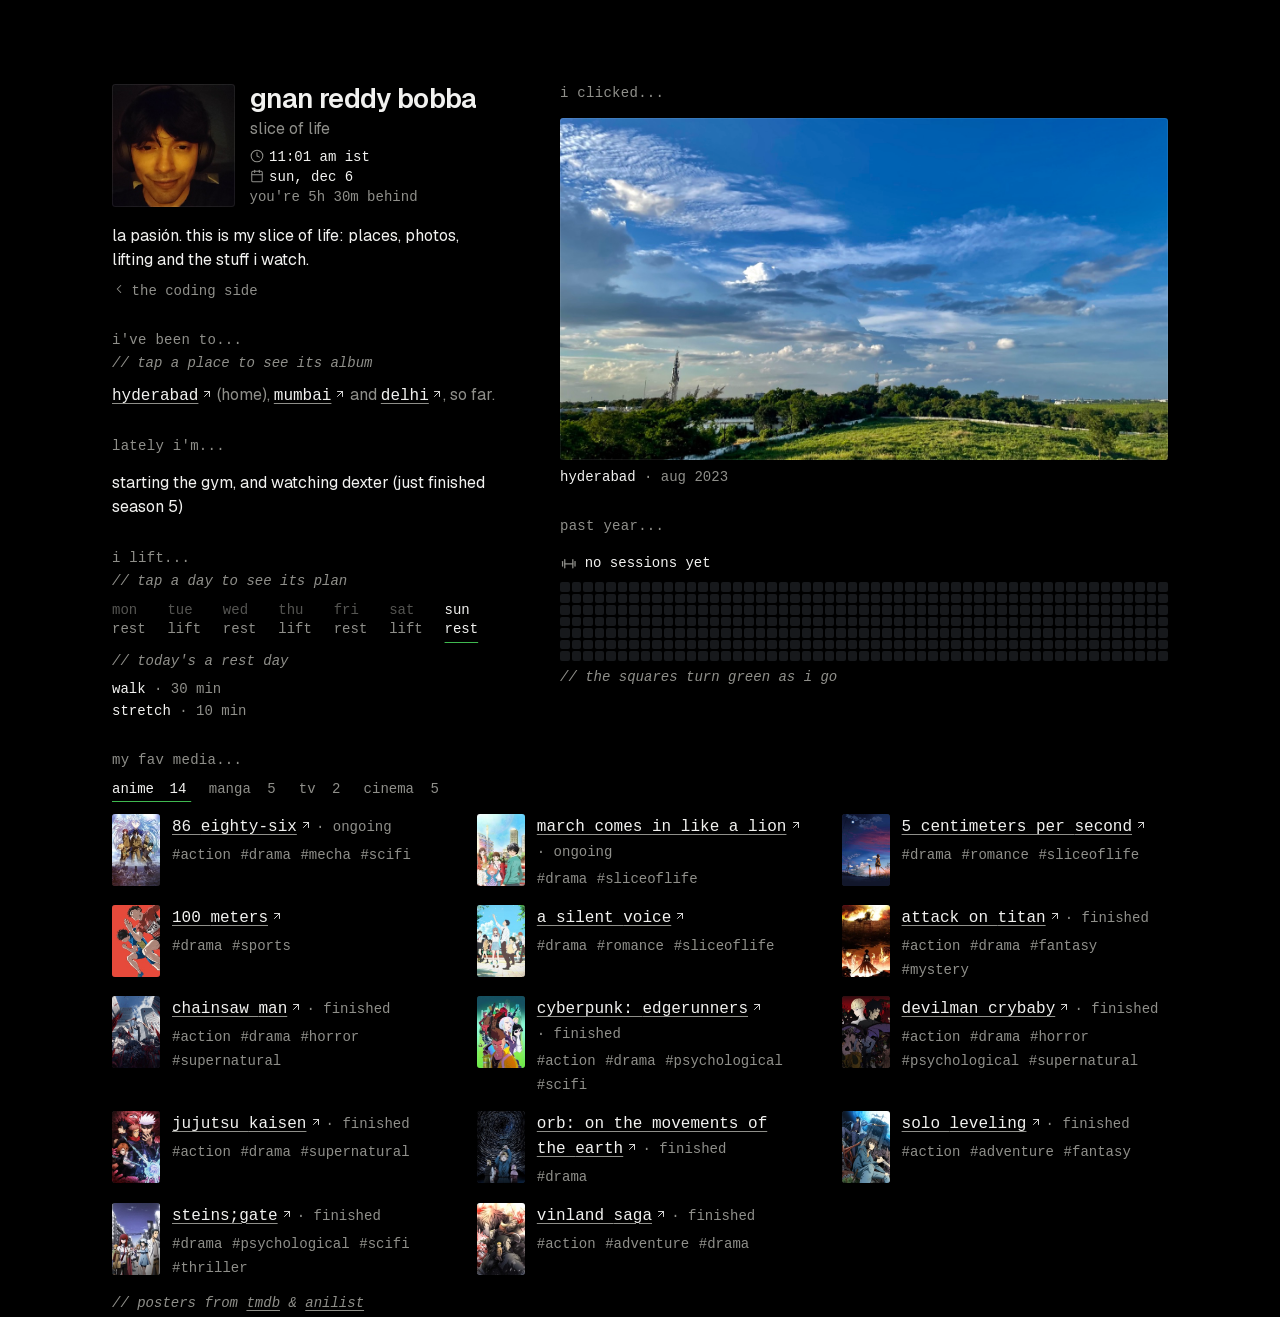
==== life/index.html @ 34796c8c "slice of life: a second page for the fun side Co-Authored-By: Claude Opus 5.5 <noreply@anthropic.com" ====
<!DOCTYPE html>
<html lang="en">
<head>
  <meta charset="UTF-8">
  <meta name="viewport" content="width=device-width, initial-scale=1.0">
  <meta name="theme-color" content="#000000">
  <title>slice of life · gnan reddy bobba</title>
  <meta name="description" content="the other half: places, photos, lifting and the stuff i watch">
  <link rel="icon" href="data:image/svg+xml,%3Csvg xmlns='http://www.w3.org/2000/svg' viewBox='0 0 32 32'%3E%3Crect width='32' height='32' rx='7' fill='%23000'/%3E%3Ctext x='16' y='20' font-family='system-ui,sans-serif' font-size='22' font-weight='600' text-anchor='middle' fill='%23f2f2f0'%3Eg%3C/text%3E%3C/svg%3E">
  <link rel="apple-touch-icon" href="../apple-touch-icon.png">
  <meta property="og:type" content="website">
  <meta property="og:url" content="https://gnanreddy13.github.io/life/">
  <meta property="og:title" content="slice of life · gnan reddy bobba">
  <meta property="og:description" content="the other half: places, photos, lifting and the stuff i watch">
  <meta name="twitter:card" content="summary">
  <link rel="preload" href="../fonts/geist.woff2" as="font" type="font/woff2" crossorigin>
  <link rel="preload" href="../fonts/geist-mono.woff2" as="font" type="font/woff2" crossorigin>
  <!-- the home page's style.css gives the look (tokens, fonts, base); life.css only adds this page's own pieces -->
  <link rel="stylesheet" href="../style.css?v=70">
  <link rel="stylesheet" href="life.css?v=1">
  <script src="life.js?v=1" defer></script>
  <!-- everything below the intro is drawn from data.json by life.js -->
  <noscript><style>.clock, .rel, .needs-js { display: none; }</style></noscript>
</head>
<body>
  <!-- icon sprite: stroke icons, same as the home page (plus a dumbbell) -->
  <svg width="0" height="0" style="position:absolute" aria-hidden="true">
    <symbol id="i-clock" viewBox="0 0 24 24"><circle cx="12" cy="12" r="10"/><polyline points="12 6 12 12 16 14"/></symbol>
    <symbol id="i-cal" viewBox="0 0 24 24"><rect x="3" y="4" width="18" height="18" rx="2"/><line x1="16" y1="2" x2="16" y2="6"/><line x1="8" y1="2" x2="8" y2="6"/><line x1="3" y1="10" x2="21" y2="10"/></symbol>
    <symbol id="i-lift" viewBox="0 0 24 24"><line x1="6.5" y1="6.5" x2="6.5" y2="17.5"/><line x1="17.5" y1="6.5" x2="17.5" y2="17.5"/><line x1="3.5" y1="9" x2="3.5" y2="15"/><line x1="20.5" y1="9" x2="20.5" y2="15"/><line x1="6.5" y1="12" x2="17.5" y2="12"/></symbol>
    <symbol id="i-ext" viewBox="0 0 24 24"><line x1="7" y1="17" x2="17" y2="7"/><polyline points="7 7 17 7 17 17"/></symbol>
    <symbol id="i-left" viewBox="0 0 24 24"><polyline points="15 18 9 12 15 6"/></symbol>
    <symbol id="i-right" viewBox="0 0 24 24"><polyline points="9 18 15 12 9 6"/></symbol>
  </svg>

  <main class="split">
    <!-- left on wide screens: who + now: the intro, places (each opens its photo album), lately, and my lifting week -->
    <div class="col-me">
      <header class="head">
        <img class="me" src="../me.jpg" alt="" width="120" height="120">
        <h1>gnan reddy bobba</h1>
        <p class="tagline">slice of life</p>
        <p class="clock" id="clock"></p>
        <p class="clock" id="date"></p>
        <p class="rel" id="clock-rel"></p>
      </header>

      <div class="intro">
        <p class="lede">la pasión. this is my slice of life: places, photos, lifting and the stuff i watch.</p>
        <p class="back"><a class="more" href="../"><svg class="i" aria-hidden="true"><use href="#i-left"/></svg>the coding side</a></p>
      </div>

      <!-- places as a sentence: each opens its google photos album -->
      <section class="places needs-js">
        <p class="label">i've been to...</p>
        <p class="snote">// tap a place to see its album</p>
        <p class="stack" id="places"></p>
      </section>

      <!-- on phones this folds away under the label, like "now i'm..." on the home page -->
      <section class="lately needs-js">
        <p class="label" id="lately-label">lately i'm...</p>
        <div class="fold-body" id="lately-body">
          <p class="now-text" id="lately-text"></p>
          <div class="onnow">
            <p class="mnote">// watching and reading</p>
            <ul class="nowlist" id="nowlist"></ul>
          </div>
        </div>
      </section>

      <!-- the week: my routine, so it sits with "now"; tap a day (or a gym day in the graph) to see its plan below: the workout, or what i do on a rest day -->
      <section class="lift needs-js">
        <p class="label">i lift...</p>
        <p class="snote">// tap a day to see its plan</p>
        <div class="week" id="week" role="group" aria-label="training split, monday to sunday"></div>
        <div class="plan" id="plan-body">
          <p class="mnote" id="plan-note" aria-live="polite"></p>
          <ul class="plist-plan" id="plan"></ul>
        </div>
      </section>
    </div>

    <!-- right on wide screens: what's been: a cover photo, then the past year of gym days -->
    <div class="col-work">
      <!-- one cover photo, whole (uncropped), with its place and month -->
      <section class="photos needs-js">
        <p class="label">i clicked...</p>
        <div class="cover-photo" id="cover"></div>
        <p class="cap"><span id="cap"></span></p>
      </section>

      <!-- the past year of gym days: history, so it sits on the right like "past year..." on the home page;
           on phones it folds away under the label, as there -->
      <section class="past needs-js">
        <p class="label" id="past-label">past year...</p>
        <div class="fold-body" id="past-body">
          <div class="panel gym">
            <div class="panel-head">
              <svg class="i" aria-hidden="true"><use href="#i-lift"/></svg>
              <span class="fact" id="gym-n"></span>
              <span class="rd" id="rd-gym" hidden aria-live="polite"></span>
            </div>
            <div class="sc" id="sc-gym" data-l="0" data-r="0">
              <div class="bars" id="b-gym" tabindex="0" aria-label="gym days, past year"></div>
              <button class="arr l" type="button" data-dir="-1" aria-label="scroll back" title="earlier"><svg class="i"><use href="#i-left"/></svg></button>
              <button class="arr r" type="button" data-dir="1" aria-label="scroll forward" title="later"><svg class="i"><use href="#i-right"/></svg></button>
            </div>
            <p class="rng" id="gym-rng"></p>
          </div>
        </div>
      </section>
    </div>

    <!-- the whole bottom row on wide screens (three columns of rows), last on phones;
       tabs with the same sliding underline as building / built -->
    <section class="favs needs-js">
      <p class="label">my fav media...</p>
      <div class="label-row">
        <div class="ptabs" id="ftabs" role="group" aria-label="favourites"></div>
      </div>
      <div class="plist" id="favlist"></div>
      <p class="mnote credit">// posters from <a target="_blank" rel="noreferrer" href="https://www.themoviedb.org/">tmdb</a> &amp; <a target="_blank" rel="noreferrer" href="https://anilist.co/">anilist</a></p>
    </section>
  </main>

</body>
</html>
---- style.css ----
/* ---------- fonts: served from fonts/ (latin only), so no trip to google before the text shows ---------- */
@font-face {
  font-family: "Geist";
  src: url("fonts/geist.woff2") format("woff2");
  font-weight: 400 600;                     /* one variable file covers both weights */
  font-display: swap;
}
@font-face {
  font-family: "Geist Mono";
  src: url("fonts/geist-mono.woff2") format("woff2");
  font-weight: 400;
  font-display: swap;
}

/* ---------- tokens (dark only) ---------- */
:root {
  --bg: #000000;
  --text: #f2f2f0;
  --muted: #8f8f8a;
  --faint: #555552;                         /* dimmed states only (low contrast on purpose): non-matching counts and hashtags while filtering */

  /* accent: selected states, focus, matches (hover brightens to --text instead) */
  --accent: #3fb950;
  --on-accent: #000000;

  /* activity grid levels (GitHub's dark palette) */
  --l0: #17191c;
  --l1: #0e4429;
  --l2: #006d32;
  --l3: #26a641;
  --l4: #39d353;

  /* type scale: three text steps, nothing in between */
  --fs-xl: clamp(1.35rem, 5.5vw, 1.7rem);   /* name (small enough on narrow phones to stay one line beside the photo) */
  --fs-sm: 1rem;                            /* body: every sentence, and mono words inside a sentence (project and tool names) */
  --fs-xs: 0.875rem;                        /* small: every standalone mono element (labels, tabs, clock, dates, notes, tags, graph text, contact links) */
  --fs-md: 1.1rem;                          /* icons and arrows only, never text */
  --lh-tight: 1.1;                          /* the name */
  --lh: 1.5;                                /* body */
  --lh-ui: 1.4;                             /* small */

  /* spacing: one unit; two tiers (tight / large) are multiples of it */
  --u: 1rem;
  --tap: 0.35rem;                           /* extra tap area above and below each contact link */
  /* label → content for the contact links: the same visible gap as under every other label, minus the links' tap area
     (+ 0.075rem because small text has less line-height padding than the body text under the other labels) */
  --label-gap: calc(var(--u) * 0.8 + 0.075rem - var(--tap));

  --ease: cubic-bezier(0.2, 0.7, 0.2, 1);
  --t: 0.2s;
  /* two families: sans is me talking; mono is names of things, data and interface */
  --sans: "Geist", system-ui, sans-serif;
  --mono: "Geist Mono", ui-monospace, "SF Mono", Menlo, Consolas, monospace;
  color-scheme: dark;
}
@media (min-width: 800px) and (min-height: 800px) {
  :root { --u: 1.15rem; }
}
@media (pointer: coarse) {
  :root { --tap: 0.5rem; }                  /* touch: taller tap areas (the label gap adjusts itself) */
}

/* ---------- base ---------- */
* { margin: 0; padding: 0; box-sizing: border-box; }
[hidden] { display: none !important; }
button { font: inherit; }                   /* buttons don't inherit the page font by default */
.sr-only {                                  /* read by screen readers, invisible on screen */
  position: absolute;
  width: 1px;
  height: 1px;
  overflow: hidden;
  clip-path: inset(50%);
  white-space: nowrap;
}
html {
  font-size: 100%;                          /* 16px: the comfortable reading size */
  -webkit-text-size-adjust: 100%;
  background: var(--bg);
}
body {
  font-family: var(--sans);
  -webkit-font-smoothing: antialiased;
  line-height: var(--lh);
  background: var(--bg);
  color: var(--text);
  min-height: 100vh;
  min-height: 100svh;                       /* at least one screen tall, so short content can be centered */
  display: flex;
  flex-direction: column;
  /* top and bottom are set so the visible gap above the name and below the contact links
     matches the 1.25rem sides (main's padding, the link tap area and line-height make up the rest) */
  padding: 0.75rem 1.25rem 0.3rem;
}
@media (pointer: coarse) {
  body { padding-bottom: 0.15rem; }         /* touch links have a taller tap area, so less is needed */
}
main {
  width: 100%;
  max-width: 38rem;
  flex: 1 0 auto;                           /* fills the screen; grows past it when content is longer (page scrolls) */
  margin: 0 auto;
  padding-block: 0.4rem;
  display: flex;
  flex-direction: column;
  animation: rise 0.5s var(--ease) both;
}
/* spacers center the content vertically when it is shorter than the screen, and collapse to nothing otherwise */
main::before,
main::after { content: ""; flex: 1 1 0; min-height: 0; }
main > *,
.col-me > *,
.col-work > * { flex: none; }

/* the two column wrappers: invisible on phones (their sections stack in page order), a grid on wide screens */
.col-me,
.col-work { display: contents; }
.split .contact { order: 1; }               /* phones: contact lives in the left wrapper but shows last */
.split::after   { order: 2; }
@media (min-width: 960px) {
  main.split {
    --top: clamp(1.5rem, 8vh, 5rem);        /* distance from the top of the screen */
    max-width: none;
    flex: 0 0 auto;
    padding-top: var(--top);                /* anchored to the top, not centred, so switching tabs moves nothing */
    display: grid;
    grid-template-columns: minmax(0, 24rem) minmax(0, 38rem);
    align-items: start;
    column-gap: clamp(3rem, 5vw, 6rem);
    justify-content: center;
  }
  main.split::before,
  main.split::after { display: none; }
  .split .col-me   { display: block; grid-column: 1; }
  .split .col-work { display: block; grid-column: 2; }
  .split .col-work > :first-child { margin-top: 0; }   /* projects line up with the name */
}
@media (min-width: 960px) and (min-height: 720px) {
  /* tall enough to fit it: the left column stays put while the right side scrolls */
  .split .col-me { position: sticky; top: calc(var(--top) + 0.75rem); }   /* + body's top padding, so it doesn't jump when sticking */
}
@media (min-width: 960px) and (max-width: 1099px) {
  main.split { grid-template-columns: minmax(0, 20rem) minmax(0, 38rem); }   /* narrower left column, so the graphs keep their room */
}

/* ---------- spacing tiers ---------- */
.intro    { margin-top: calc(var(--u) * 0.9); }   /* tight: identity block */
.skills,
.now,
.projects,
.activity,
.contact  { margin-top: calc(var(--u) * 1.6); }   /* large: between groups */

/* ---------- icons: always 1em so they match adjacent text ---------- */
.i {
  width: 1em;
  height: 1em;
  fill: none;
  stroke: currentColor;
  stroke-width: 1.75;
  stroke-linecap: round;
  stroke-linejoin: round;
  vertical-align: -0.15em;
  flex: none;
}
.i.sm {
  width: 0.75em; height: 0.75em; vertical-align: -0.02em; margin-left: 0.2em;
  transition: transform var(--t) var(--ease);
}
/* official logos are filled shapes, so they are drawn a little smaller than the outline icons */
.i.lc { width: 0.9em; height: 0.9em; }

/* ---------- scroll arrows: shown only when there is more in that direction ---------- */
.arr {
  position: absolute;
  z-index: 1;
  display: grid;
  place-items: center;
  padding: 0;
  border: 0;
  background: none;
  color: var(--muted);
  font-size: var(--fs-md);
  line-height: 1;
  cursor: pointer;
  -webkit-tap-highlight-color: transparent;
  touch-action: manipulation;
  opacity: 0;
  visibility: hidden;
  transition: opacity var(--t) var(--ease), color var(--t) var(--ease), visibility 0s linear var(--t);
}
.arr svg { transition: transform var(--t) var(--ease); }
.arr:active { color: var(--accent); }
.arr:active svg { transform: scale(0.85); }
.arr:focus-visible { color: var(--text); outline: 2px solid var(--accent); outline-offset: -2px; border-radius: 3px; }   /* inset: the arrows sit at the graph edge */
@media (hover: hover) {
  .arr:hover { color: var(--text); }
}
.sc[data-l="1"] .arr.l,
.sc[data-r="1"] .arr.r {
  opacity: 1;
  visibility: visible;
  transition: opacity var(--t) var(--ease), color var(--t) var(--ease), visibility 0s;
}

/* ---------- section labels ---------- */
.label {
  font-family: var(--mono);
  font-size: var(--fs-xs);
  line-height: var(--lh-ui);
  letter-spacing: 0.02em;
  color: var(--muted);
  margin-bottom: var(--label-gap);
}
.label-row {
  display: flex;
  justify-content: space-between;
  align-items: center;
  margin-bottom: calc(var(--u) * 0.8);      /* matches the gap between projects */
  flex: none;
}
.label-row .label { margin-bottom: 0; }
.more {
  font-family: var(--mono);
  font-size: var(--fs-xs);
  line-height: var(--lh-ui);
  color: var(--muted);
  text-decoration: none;
  white-space: nowrap;
  padding: 0.35rem 0;
  margin: -0.35rem 0;
  transition: color var(--t) var(--ease);
}
.more:active { color: var(--text); }
@media (hover: hover) { .more:hover { color: var(--text); } }

/* ---------- who ---------- */
/* photo on the left with five lines beside it: name, tagline, time, date, time difference
   (404 has no photo, so it stays a plain stack) */
.head {
  /* two groups: who (name, tagline) and when (time, date, difference); tight inside a group, more space between them */
  --gap-who: 0.2rem;
  --gap-when: 0.45rem;
}
.head:has(.me) {
  display: grid;
  grid-template-columns: auto 1fr;
  column-gap: 0.9rem;
}
.head:has(.me) > :not(.me) { grid-column: 2; }
.me {
  grid-row: 1 / span 5;                     /* beside the name, tagline, time, date and time difference */
  /* exactly as tall as those five lines (their sizes, line heights and gaps), so the block is one clean square-edged unit */
  --h: calc(var(--fs-xl) * var(--lh-tight) + var(--gap-who) + var(--fs-sm) * var(--lh) + var(--gap-when) + var(--fs-xs) * var(--lh-ui) * 3);
  width: var(--h);
  height: var(--h);                         /* same corners and edge as the album sleeve */
  border-radius: 3px;
  object-fit: cover;
  background: var(--l0);                    /* dark grey while it loads */
  outline: 1px solid color-mix(in srgb, var(--text) 8%, transparent);
  outline-offset: -1px;
}
h1 {
  font-size: var(--fs-xl);
  font-weight: 600;
  letter-spacing: -0.025em;
  line-height: var(--lh-tight);
  text-wrap: balance;
}
.tagline {
  margin-top: var(--gap-who);               /* its line height adds a little above it, so this stays small */
  font-size: var(--fs-sm);
  line-height: var(--lh);
  color: var(--muted);
}
.clock {
  margin-top: var(--gap-when);              /* the break between the two groups */
  font-family: var(--mono);
  font-size: var(--fs-xs);
  line-height: var(--lh-ui);
  font-variant-numeric: tabular-nums;
  color: var(--text);
}
.clock + .clock { margin-top: 0; }          /* the date, straight under the time */
.clock .i { margin-right: 0.4em; color: var(--muted); }   /* clock and calendar icons before the time and date */
.rel {                                      /* "you're 9h 30m behind", under the date */
  font-family: var(--mono);
  font-size: var(--fs-xs);
  line-height: var(--lh-ui);
  color: var(--muted);
}

/* ---------- what: about + skills as one paragraph ---------- */
.lede {
  font-size: var(--fs-sm);
  line-height: var(--lh);
  color: var(--text);
}
/* the note sits on its own line, flush under the paragraph */
.snote,
.mnote {
  margin: 0.2rem 0 0;
  font-family: var(--mono);
  font-size: var(--fs-xs);
  line-height: var(--lh-ui);
  color: var(--muted);
}
/* every "// …" aside is italic, like a code comment (#rd-hint is written by app.js) */
.snote,
.mnote,
#rd-hint { font-style: italic; }

/* ---------- skills: a sentence; the tools are tappable words, the selected one turns green (like matching hashtags) ---------- */
.now .label { margin-bottom: calc(var(--u) * 0.8); }   /* same label → content gap as projects */
.skills .label { margin-bottom: 0.25rem; }  /* the hint sits right under the label, like under "past year" */
.skills .snote { margin: 0 0 0.55rem; }     /* then the sentence, about as far as the graphs sit below their hint */
.stack {
  font-size: var(--fs-sm);
  line-height: var(--lh);
  color: var(--muted);                      /* the connecting words stay quiet, the tools stand out */
  text-wrap: pretty;
}
.chip {
  font-family: var(--mono);
  font-size: inherit;
  line-height: inherit;
  color: var(--text);
  background: none;
  border: 0;
  text-decoration: underline dotted var(--muted);   /* at rest: a quiet hint that it can be tapped */
  text-decoration-thickness: 1px;
  text-underline-offset: 4px;
  cursor: pointer;
  -webkit-tap-highlight-color: transparent;
  touch-action: manipulation;
  transition: color var(--t) var(--ease), text-decoration-color var(--t) var(--ease);
}
.chip[aria-pressed="true"] { color: var(--accent); text-decoration-color: var(--accent); }
@media (hover: hover) {
  .chip:hover:not([aria-pressed="true"]) { text-decoration-color: var(--text); }   /* hover brightens, like every other hover */
}

/* ---------- folds (phones only): a label becomes a toggle; collapsed, it shows a short summary ---------- */
.fold {
  display: block;                           /* the summary wraps under the label when it's long */
  width: 100%;                              /* the whole row is tappable, not just the words (buttons shrink to fit otherwise) */
  padding: var(--tap) 0;
  margin: calc(var(--tap) * -1) 0;          /* taller tap area without moving the line */
  border: 0;
  background: none;
  color: inherit;
  text-align: left;
  cursor: pointer;
  -webkit-tap-highlight-color: transparent;
  touch-action: manipulation;
}
.fold .i { margin-right: 0.4em; transition: transform var(--t) var(--ease); }
.fold[aria-expanded="true"] .i { transform: rotate(90deg); }   /* › becomes ⌄ when open */
@media (hover: hover) { .fold:hover { color: var(--text); } }
.fold-label { margin: 0.75rem 0 0.5rem; }  /* "music": the player's distance from the text above */
.fold-label:not([hidden]) + .music { margin-top: 0; }
p.label.folded { margin-bottom: 0; }        /* collapsed: no gap waiting for content that isn't there */

/* ---------- now: what i'm up to these days ---------- */
.now-text {
  font-size: var(--fs-sm);
  line-height: var(--lh);
  color: var(--text);
  text-wrap: pretty;
}
/* mini player: an album sleeve with the record half out (it slides out further and spins while playing),
   then the track: repeat switch, title · artist · licence, and a line-icon play/pause beside a thin progress line */
.music { margin-top: 0.75rem; }             /* note + player, under the "now" text */
.mnote { margin-top: 0; }
.player {
  display: flex;
  align-items: center;
  gap: 0.75rem;
  margin-top: 0.5rem;                       /* under its note */
}
.album {
  --sleeve: 4rem;
  --disc: 3.5rem;
  flex: none;
  position: relative;
  width: calc(var(--sleeve) + 1.85rem);    /* room for the record at its furthest out */
  height: var(--sleeve);
  cursor: pointer;
}
.sleeve {
  position: absolute;
  inset: 0 auto 0 0;
  width: var(--sleeve);
  border-radius: 3px;
  background: var(--l0) url("music/cipher.jpg") center / cover;   /* the album cover (dark grey while it loads) */
  box-shadow: inset 0 0 0 1px color-mix(in srgb, var(--text) 8%, transparent);
}
.slide {                                    /* moves the record in and out (the spin is on .disc, so the two don't fight) */
  position: absolute;
  top: calc((var(--sleeve) - var(--disc)) / 2);
  left: calc(var(--sleeve) - var(--disc));
  transform: translateX(1.25rem);           /* paused: about a third out */
  transition: transform 0.5s var(--ease);
}
.player.playing .slide { transform: translateX(1.85rem); }  /* playing: about half out */
.disc {
  position: relative;
  display: block;
  width: var(--disc);
  height: var(--disc);
  border-radius: 50%;
  background:
    conic-gradient(transparent 0 20%, color-mix(in srgb, var(--text) 9%, transparent) 25%, transparent 30% 70%,
                   color-mix(in srgb, var(--text) 9%, transparent) 75%, transparent 80%),   /* a sheen, so the spin is visible */
    repeating-radial-gradient(circle, var(--l0) 0 1px, var(--bg) 1px 3px);                 /* grooves */
  box-shadow: 0 0 0 1px var(--l0);
  animation: spin 3.6s linear infinite paused;
}
.disc::after {                              /* the label with its centre hole */
  content: "";
  position: absolute;
  inset: 34%;
  border-radius: 50%;
  background: radial-gradient(circle, var(--bg) 0 18%, var(--muted) 20%);
}
.player.playing .disc { animation-play-state: running; }
.player.playing .disc::after { background: radial-gradient(circle, var(--bg) 0 18%, var(--accent) 20%); }   /* green while playing */

.tinfo { flex: 1; min-width: 0; }
.tlabel,
.tname {
  font-family: var(--mono);
  font-size: var(--fs-xs);
  line-height: var(--lh-ui);                /* never cut off: a long line wraps */
  color: var(--muted);
}
a.tlic { color: var(--muted); white-space: nowrap; }   /* stays quiet (the title is the link that stands out), and wraps as one piece */

/* play/pause: a line icon, then the song's progress as a thin line */
.tctl {
  display: flex;
  align-items: center;
  gap: 0.6rem;
  margin-top: 0.35rem;
}
.pbtn {
  flex: none;
  display: grid;
  place-items: center;
  padding: 0.4rem;
  margin: -0.4rem;                          /* taller and wider tap area without moving anything */
  border: 0;
  background: none;
  color: var(--muted);
  font-size: var(--fs-sm);
  cursor: pointer;
  -webkit-tap-highlight-color: transparent;
  touch-action: manipulation;
  transition: color var(--t) var(--ease);
}
.player.playing .pbtn { color: var(--text); }
@media (hover: hover) { .pbtn:hover { color: var(--text); } }
.prog {                                     /* the tap area: much taller than the line it holds */
  flex: 1;
  display: flex;
  align-items: center;
  height: 1.1rem;
  cursor: pointer;
  touch-action: none;                       /* dragging along it seeks instead of scrolling the page */
  -webkit-tap-highlight-color: transparent;
}
.prog-line {
  position: relative;
  flex: 1;
  height: 1px;
  border-radius: 2px;
  background: color-mix(in srgb, var(--muted) 30%, transparent);   /* the empty line: faint, but there */
  overflow: hidden;
  transition: height var(--t) var(--ease);
}
.prog-fg,
.prog-hov {
  position: absolute;
  inset: 0;
  transform: scaleX(0);                     /* app.js stretches them */
  transform-origin: left;
}
.prog-fg { background: var(--accent); }    /* how far into the song, green whether playing or paused */
.prog-hov {                                 /* where a click would jump to */
  background: color-mix(in srgb, var(--accent) 35%, transparent);
  opacity: 0;
  transition: opacity var(--t) var(--ease);
}
@media (hover: hover) {
  .prog:hover .prog-line { height: 3px; }   /* the line thickens under the pointer */
  .prog:hover .prog-hov { opacity: 1; }
}
.prog.dragging .prog-line,
.prog:focus-visible .prog-line { height: 3px; }
/* the repeat switch: "on repeat" (green mark) or "play once" */
.rpt {
  display: inline-flex;
  align-items: center;
  gap: 0.4em;
  padding: 0.3rem 0;
  margin: -0.3rem 0;                        /* taller tap area without moving the line */
  border: 0;
  background: none;
  color: var(--muted);
  font-family: var(--mono);
  cursor: pointer;
  -webkit-tap-highlight-color: transparent;
  touch-action: manipulation;
  transition: color var(--t) var(--ease);
}
.rpt .i { transition: color var(--t) var(--ease); }
.rpt[aria-pressed="true"] .i { color: var(--accent); }
@media (hover: hover) { .rpt:hover { color: var(--text); } }

/* ---------- proof: projects (tabs + list) ---------- */
.ptabs { display: flex; gap: 1.1rem; position: relative; }
@media (max-width: 360px) {
  .ptabs { gap: 0.8rem; }
}
.ptab {
  position: relative;
  font-family: var(--mono);
  font-size: var(--fs-xs);
  line-height: var(--lh-ui);
  color: var(--muted);
  background: none;
  border: 0;
  white-space: nowrap;
  padding: 0.35rem 0;
  margin: -0.35rem 0;
  cursor: pointer;
  -webkit-tap-highlight-color: transparent;
  touch-action: manipulation;
  transition: color var(--t) var(--ease);
}
.ptab span {
  display: inline-block;
  min-width: 1.4em;
  margin-left: 0.15rem;
  padding: 0 0.3rem;
  text-align: center;
  color: var(--muted);
  transition: color var(--t) var(--ease);
}
.ptab[aria-pressed="true"] span { color: var(--text); }   /* the current tab's count is white, like its name */
/* a skill is selected: a count with matches turns green (no filled badge); one without dims */
.ptab span.hit  { color: var(--accent); }
.ptab span.none { color: var(--faint); }
.ptab[aria-pressed="true"] { color: var(--text); }
/* one underline for both tabs: app.js moves it under the selected one, and it slides across on a click */
.pbar {
  position: absolute;
  left: 0;
  bottom: -0.15rem;                         /* 0.2rem above a tab's bottom edge, which hangs 0.35rem below the row (its tap area) */
  width: 1px;                               /* stretched to the tab's width with scaleX, so the slide stays cheap */
  height: 1px;
  background: var(--accent);
  transform-origin: left;
  pointer-events: none;
}
.pbar.slide { transition: transform 0.3s var(--ease); }
.ptab:active { color: var(--text); }
@media (hover: hover) { .ptab:hover { color: var(--text); } }

.projects { scroll-margin-top: 1.25rem; }  /* a skill tap scrolls here (phones): stop with the page's side margin above the tabs */

/* each project: name with a quiet date beside it, the description on its own line, hashtags last */
.project,
.project a.name,
.project .desc {
  font-size: var(--fs-sm);
  line-height: var(--lh);
}
.project:not([hidden]) ~ .project:not([hidden]) { margin-top: calc(var(--u) * 0.8); }
.project a.name { font-family: var(--mono); transition: color var(--t) var(--ease), text-decoration-color var(--t) var(--ease); }
.project .desc {
  display: block;
  color: var(--muted);
  text-wrap: pretty;
}
.when {
  font-family: var(--mono);
  color: var(--muted);
  font-size: var(--fs-xs);
  font-variant-numeric: tabular-nums;
  white-space: nowrap;                      /* "· sep 2026" never splits across lines */
}
.pempty { font-family: var(--mono); font-size: var(--fs-xs); line-height: var(--lh-ui); color: var(--muted); }

/* hashtags: their own line under the sentence; no boxes, a match is just green text */
.tags { display: block; margin-top: 0.2rem; }
.tag {
  display: inline-block;
  font-family: var(--mono);
  font-size: var(--fs-xs);
  line-height: var(--lh-ui);
  color: var(--muted);
  margin-right: 0.6rem;
  transition: color var(--t) var(--ease);
}
.projects.filtering .tag { color: var(--faint); }
.projects.filtering .tag.on { color: var(--accent); }
/* the matching project's name turns green too, so the matching row reads at a glance */
.projects.filtering .project:has(.tag.on) a.name { color: var(--accent); }

/* ---------- consistency: activity grids, stacked (full year on desktop; 26 or 39 weeks, scrollable, on narrow screens) ---------- */
.activity > .label { margin-bottom: 0.15rem; }

/* the hint: its own line under "past year" */
.rd-row {
  display: flex;
  align-items: center;
  min-height: 1.4em;
  margin-bottom: 0.4rem;
}
.rd {
  min-width: 0;
  font-family: var(--mono);
  font-size: var(--fs-xs);
  line-height: var(--lh-ui);
  font-variant-numeric: tabular-nums;
  color: var(--text);
  white-space: nowrap;
  overflow: hidden;
  text-overflow: ellipsis;
}
.rd.hint { color: var(--muted); }
.panel-head .rd { margin-left: auto; }     /* the hovered day sits at the right end of the header */
.rd .i { margin-right: 0.4em; color: var(--muted); }   /* calendar icon before the hovered day, like the clock */

.panels { display: grid; row-gap: var(--u); }
.panel { min-width: 0; }

/* panel header: the permanent fact (repo count / solved total) always on the left, the hovered day on the right while hovering (fixed height, so nothing shifts) */
.panel-head {
  display: flex;
  align-items: center;
  gap: 0.4em;                               /* icon → text, same as the clock and readouts */
  min-height: 1.4em;
  color: var(--muted);
  font-size: var(--fs-md);
}
.fact {
  min-width: 0;
  font-family: var(--mono);
  font-size: var(--fs-xs);
  line-height: var(--lh-ui);
  font-variant-numeric: tabular-nums;
  color: var(--text);
  white-space: nowrap;
  overflow: hidden;
  text-overflow: ellipsis;
}

.sc { position: relative; margin-top: 0.35rem; }   /* header → graph matches graph → total, so each panel reads as one unit */
.sc .arr { top: 0; bottom: 0; width: 1.6rem; }
.sc .arr.l {
  left: 0;
  place-items: center start;
  background: linear-gradient(to right, var(--bg) 35%, transparent);
}
.sc .arr.r {
  right: 0;
  place-items: center end;
  background: linear-gradient(to left, var(--bg) 35%, transparent);
}

/* under each graph: total, range, then one permanent line (all one row each) */
.stat,
.rng,
.sub {
  font-family: var(--mono);
  font-size: var(--fs-xs);
  line-height: var(--lh-ui);
  min-height: 1.4em;
  font-variant-numeric: tabular-nums;
  white-space: nowrap;
  overflow: hidden;
  text-overflow: ellipsis;          /* safety net only; the formats are built to fit */
  min-width: 0;
}
.stat { margin-top: 0.5rem; color: var(--text); }
.rng,
.sub  { color: var(--muted); }

.bars {
  --w: 53;                                  /* weeks visible at once: the whole year (keep in sync with vis() in app.js) */
  --gap: 2px;
  --cell: calc((100cqw - (var(--w) - 1) * var(--gap)) / var(--w));
  --ring: 2px;                              /* room for the selected day's outline, so edge days aren't clipped */
  padding: var(--ring);
  margin: calc(var(--ring) * -1);           /* … taken back out, so the graph stays exactly where it was */
  container-type: inline-size;
  overflow-x: auto;
  overflow-y: hidden;
  scrollbar-width: none;
  overscroll-behavior-x: contain;
  -webkit-overflow-scrolling: touch;
  -webkit-tap-highlight-color: transparent;
  user-select: none;
  cursor: grab;
}
@media (max-width: 600px) {
  .bars { --w: 39; }                        /* about 9 months on small tablets */
}
@media (max-width: 480px) {
  .bars { --w: 26; }                        /* about 6 months on phones: bigger, tappable cells */
}
.bars::-webkit-scrollbar { display: none; }
.bars.dragging { cursor: grabbing; }
.sc[data-l="0"][data-r="0"] .bars { cursor: default; }   /* the whole year fits: nothing to drag */

.track {
  display: grid;
  grid-auto-flow: column;
  grid-template-rows: repeat(7, var(--cell));
  grid-auto-columns: var(--cell);
  gap: var(--gap);
  width: max-content;
  min-height: calc(var(--cell) * 7 + var(--gap) * 6);
}
.bars i {
  width: var(--cell);
  height: var(--cell);
  border-radius: 2px;
  background: var(--l0);
}
.bars i[data-l="1"] { background: var(--l1); }
.bars i[data-l="2"] { background: var(--l2); }
.bars i[data-l="3"] { background: var(--l3); }
.bars i[data-l="4"] { background: var(--l4); }
.bars i.sk { background: var(--l0); opacity: 0.6; }
.bars i.on { outline: 1.5px solid var(--text); outline-offset: 0; position: relative; z-index: 1; }
.bars.anim i { animation: pop 0.4s var(--ease) both; animation-delay: calc(var(--i, 0) * 14ms); }

/* ---------- next step: contact (logo, name, arrow if it leaves the site) ---------- */
.links {
  display: flex;
  flex-wrap: wrap;
  column-gap: 1.2rem;
  row-gap: 0;
}
.cl {
  display: inline-flex;
  align-items: center;
  gap: 0.4em;                               /* icon → text, same as the clock and readouts */
  font-family: var(--mono);
  font-size: var(--fs-xs);
  line-height: var(--lh-ui);
  white-space: nowrap;
  padding: var(--tap) 0;                     /* taller tap area */
}
.cl .i.sm { margin-left: 0; }                /* the flex gap already spaces the arrow */

/* ---------- text links: solid muted underline at rest, white on hover ---------- */
a {
  color: var(--text);
  text-decoration: underline;
  text-decoration-color: var(--muted);
  text-decoration-thickness: 1px;
  text-underline-offset: 3px;
  transition: text-decoration-color var(--t) var(--ease);
}
a:active { text-decoration-color: var(--accent); }
/* one focus ring for everything you can tab to (the graph arrows use an inset version) */
a:focus-visible,
.fold:focus-visible,
.rpt:focus-visible,
.chip:focus-visible,
.ptab:focus-visible,
.bars:focus-visible {
  outline: 2px solid var(--accent);
  outline-offset: 3px;
  border-radius: 3px;
}
.pbtn:focus-visible { outline: 2px solid var(--accent); outline-offset: -2px; border-radius: 3px; }   /* inside its tap area, which overlaps the line beside it */
.prog:focus-visible { outline: 2px solid var(--accent); outline-offset: 2px; border-radius: 3px; }
.bars:focus-visible { outline-offset: 1px; } /* its padding already adds 2px */
@media (hover: hover) {
  a:hover { text-decoration-color: var(--text); }
  a:hover .i.sm { transform: translate(1px, -1px); }
}
a.more { text-decoration: none; }

/* ---------- keyframes ---------- */
@keyframes rise { from { opacity: 0; } to { opacity: 1; } }
@keyframes spin { to { transform: rotate(1turn); } }
@keyframes pop  { from { opacity: 0; transform: scale(0.6); } to { opacity: 1; transform: none; } }

/* ---------- reduced motion: everything instant ---------- */
@media (prefers-reduced-motion: reduce) {
  *, *::before, *::after { animation: none !important; transition: none !important; }
}
---- life/life.css ----
/* slice of life: only this page's own pieces; tokens, fonts and everything shared come from ../style.css */

/* ---------- spacing tiers (same as the home page's groups) ---------- */
.lately,
.places,
.photos,
.lift,
.past,
.favs { margin-top: calc(var(--u) * 1.6); }

/* both columns scroll together here: the home page's sticky left side only works when it's the taller one,
   and on this page either side can be (a shorter left would stay put, then get pushed up at the end) */
.split .col-me { position: static; }

/* the way back home, under the intro */
.back { margin-top: 0.35rem; }
.back .i { margin-right: 0.4em; }

/* label → content gaps, as on the home page: a hint sits right under its label, then the content */
.lately .label,
.photos .label { margin-bottom: calc(var(--u) * 0.8); }
.places .label,
.lift .label,
.favs .label { margin-bottom: 0.25rem; }
.places .snote,
.lift .snote { margin: 0 0 0.55rem; }
.favs .label-row { margin-top: 0.55rem; }

/* ---------- lately: what i'm up to, then what i'm watching and reading, each with a thin progress line ---------- */
.onnow { margin-top: 0.75rem; }
.nowlist { list-style: none; margin-top: 0.5rem; }
.nowlist li + li { margin-top: 0.6rem; }
.nl {
  font-family: var(--mono);
  font-size: var(--fs-xs);
  line-height: var(--lh-ui);
  color: var(--muted);
  font-variant-numeric: tabular-nums;
}
.nl b { font-weight: 400; color: var(--text); }
/* a static version of the player's line: faint track, green for how far along */
.line {
  position: relative;
  display: block;
  height: 1px;
  margin-top: 0.4rem;
  border-radius: 2px;
  background: color-mix(in srgb, var(--muted) 30%, transparent);
  overflow: hidden;
}
.line > span {
  position: absolute;
  inset: 0;
  background: var(--accent);
  transform: scaleX(0);
  transform-origin: left;
  transition: transform 0.6s var(--ease);
}

/* ---------- places: a sentence ---------- */
.places .stack { text-wrap: pretty; }

/* ---------- places: album links in a sentence (mono like the home page's names) ---------- */
.places .place { font-family: var(--mono); white-space: nowrap; }   /* the name and its arrow never split */
a.place .i.sm { margin-left: 0.15em; }
.places a.place { padding: var(--tap) 0; }  /* a taller tap area (padding on a word in a sentence doesn't move the lines) */

/* ---------- photos: one cover, whole and framed like the profile photo ---------- */
.cover-photo img {
  display: block;
  width: 100%;
  height: auto;
  border-radius: 3px;
  background: var(--l0);                    /* dark grey while it loads */
  outline: 1px solid color-mix(in srgb, var(--text) 8%, transparent);
  outline-offset: -1px;
}
/* under it: place and month */
.cap {
  margin-top: 0.5rem;
  font-family: var(--mono);
  font-size: var(--fs-xs);
  line-height: var(--lh-ui);
  color: var(--text);
}
.cap .when { color: var(--muted); }

/* ---------- lift: the week as seven tappable days (today in white, the picked one with the green underline), then its plan ---------- */
.week {
  position: relative;
  display: grid;
  grid-template-columns: repeat(7, minmax(0, 1fr));
  column-gap: 0.25rem;                      /* five-letter words never touch on phones */
}
.day {
  padding: var(--tap) 0;
  margin: calc(var(--tap) * -1) 0;          /* taller tap area without moving the row */
  border: 0;
  background: none;
  font-family: var(--mono);
  font-size: var(--fs-xs);
  line-height: var(--lh-ui);
  color: var(--muted);
  text-align: left;
  cursor: pointer;
  -webkit-tap-highlight-color: transparent;
  touch-action: manipulation;
  transition: color var(--t) var(--ease);
}
.day .dn { display: block; color: var(--faint); transition: color var(--t) var(--ease); }   /* the day: quieter than the word under it */
.day.today .dn { color: var(--text); }
.day[aria-pressed="true"] { color: var(--text); }
.day:focus-visible { outline: 2px solid var(--accent); outline-offset: 3px; border-radius: 3px; }
@media (hover: hover) { .day:hover { color: var(--text); } }
.week .pbar { bottom: -0.2rem; }
/* the workout under it: exercise in white, sets × reps in grey, one per line */
.plan { margin-top: 0.75rem; }             /* content → its "// note", as the song note sits under "now i'm..." */
.plist-plan { list-style: none; margin-top: 0.5rem; }   /* note → what it introduces, as the note → player */
.plist-plan li {
  font-family: var(--mono);
  font-size: var(--fs-xs);
  line-height: var(--lh-ui);
  color: var(--text);
}
.plist-plan li + li { margin-top: 0.2rem; }
.plist-plan .sets { color: var(--muted); font-variant-numeric: tabular-nums; white-space: nowrap; }   /* wraps as one piece */

/* ---------- past year: the gym graph, in the home page's activity graph styles; only its spacing is set here ---------- */
.past .label { margin-bottom: calc(var(--u) * 0.8); }   /* label → content, like "now i'm..." */
.gym .rng { margin-top: 0.5rem; }
.gym .rng.hint { font-style: italic; }       /* the "// ..." aside while nothing is logged */

/* ---------- favourites: rows like the projects (name and year, why, hashtags), with a small cover on the left ---------- */
.fav {
  display: grid;
  grid-template-columns: 3rem minmax(0, 1fr);
  column-gap: 0.75rem;                      /* the same gap as between the album and the track */
  align-items: start;
}
.cover {                                    /* a poster: same corners and edge as the album sleeve */
  display: block;
  aspect-ratio: 2 / 3;
  border-radius: 3px;
  overflow: hidden;
  background: var(--l0);                    /* dark grey while it loads (or until there is one) */
  box-shadow: inset 0 0 0 1px color-mix(in srgb, var(--text) 8%, transparent);
}
.cover img { display: block; width: 100%; height: 100%; object-fit: cover; }
.project span.name { font-family: var(--mono); }
.nw { white-space: nowrap; }
.credit { margin-top: calc(var(--u) * 0.8); }   /* under the list, the same distance as between rows */
.credit a { color: var(--muted); }

/* wider screens: the rows sit side by side (two columns on tablets, three when the page has its two columns),
   so a long tab grows in rows of three instead of one long column */
@media (min-width: 601px) {
  .favs .plist {
    display: grid;
    grid-template-columns: repeat(2, minmax(0, 1fr));
    column-gap: clamp(1.5rem, 3vw, 3rem);
    row-gap: calc(var(--u) * 0.8);
  }
  .favs .plist > .project:not([hidden]) { margin-top: 0; }   /* the grid's row gap spaces them now (beats style.css's stacked-project gap) */
}
/* the smallest phones (320px): four tabs with their counts only just fit, so the gaps and count padding tighten */
@media (max-width: 380px) {
  .favs .ptabs { gap: 0.6rem; }
  .favs .ptab span { min-width: 0; margin-left: 0; padding: 0 0 0 0.1rem; }
}
@media (min-width: 960px) {
  .split > .favs { grid-column: 1 / -1; }      /* the whole bottom row, under both columns */
  .favs .plist { grid-template-columns: repeat(3, minmax(0, 1fr)); }
}
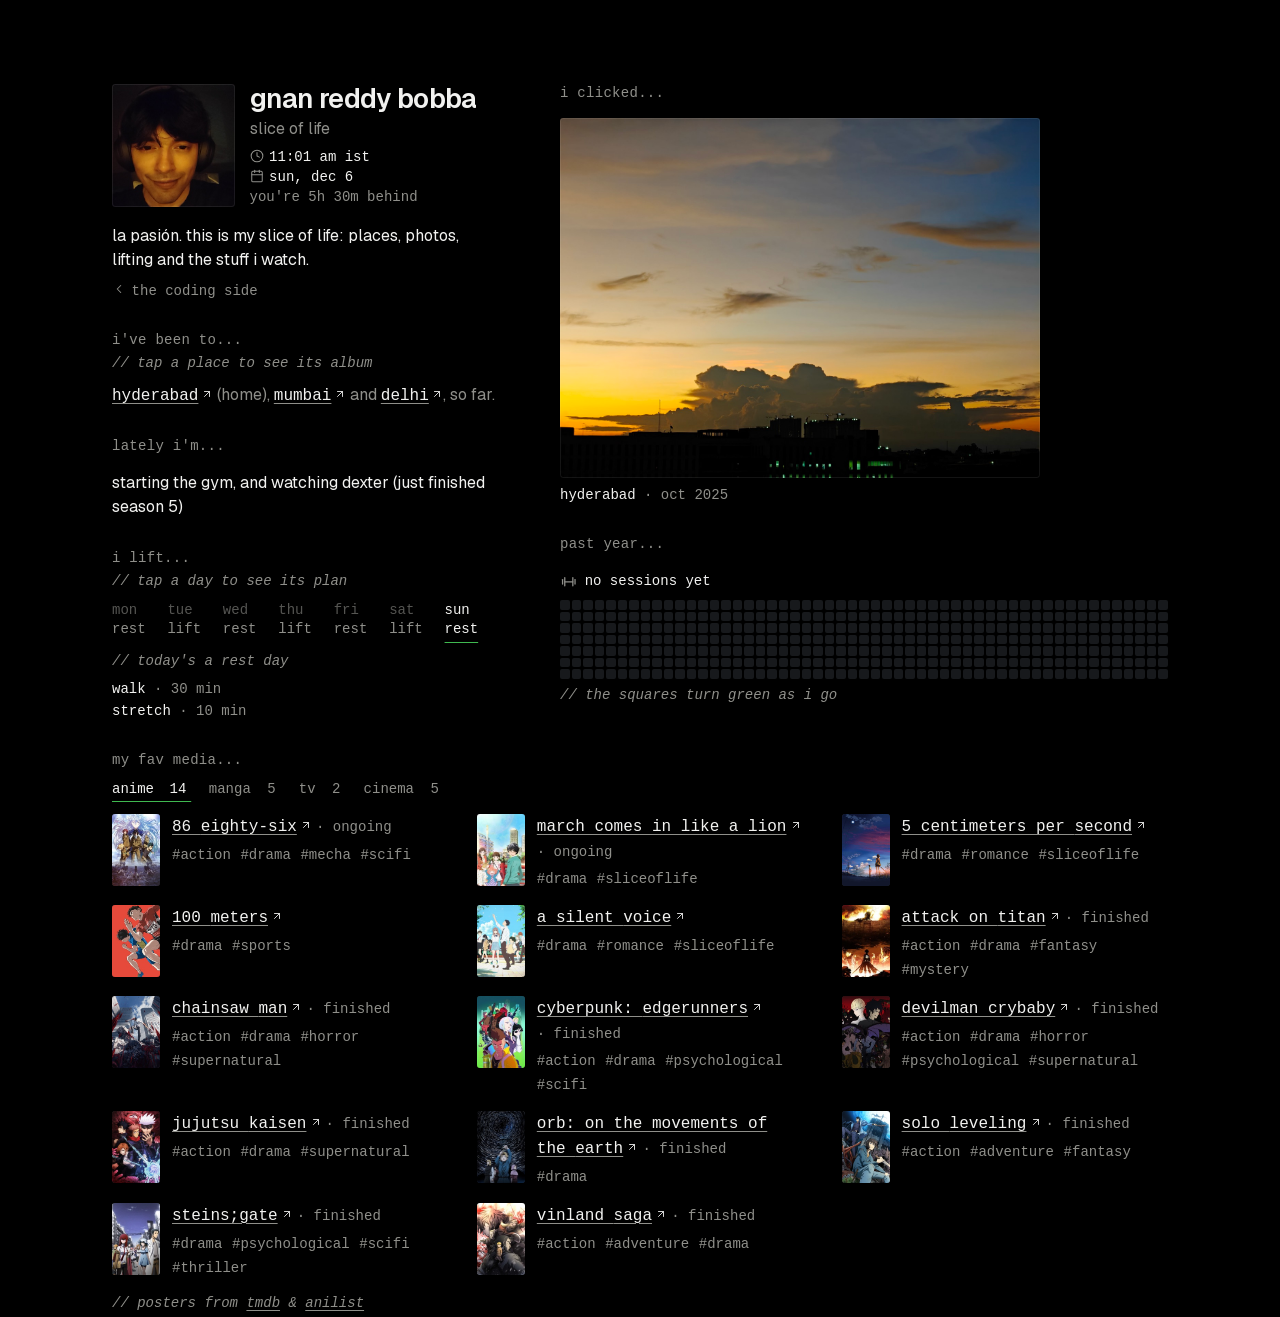
==== commit e57cb43f: "slice of life: smoother loading, topics grouped on phones Co-Authored-By: Claude Opus 5.5 <noreply@a" ====
--- a/life/index.html
+++ b/life/index.html
@@ -19,7 +19,12 @@
   <link rel="stylesheet" href="../style.css?v=70">
   <link rel="stylesheet" href="life.css?v=1">
   <script src="life.js?v=1" defer></script>
-  <!-- everything below the intro is drawn from data.json by life.js -->
+  <!-- everything below the intro is drawn from data.json by life.js; both it and the cover start downloading now,
+       alongside the styles, instead of after life.js has run (keep the cover's path in sync with "cover" in data.json) -->
+  <link rel="preload" href="data.json" as="fetch" crossorigin>
+  <link rel="preload" href="photos/hyderabad-cover.jpg" as="image">
+  <!-- with javascript: the page stays hidden until life.js has drawn it, then fades in once, whole (or after 2.5s, whichever comes first) -->
+  <script>document.documentElement.classList.add("loading"); setTimeout(function () { document.documentElement.classList.remove("loading"); }, 2500);</script>
   <noscript><style>.clock, .rel, .needs-js { display: none; }</style></noscript>
 </head>
 <body>
--- a/life/life.css
+++ b/life/life.css
@@ -11,6 +11,18 @@
 /* both columns scroll together here: the home page's sticky left side only works when it's the taller one,
    and on this page either side can be (a shorter left would stay put, then get pushed up at the end) */
 .split .col-me { position: static; }
+
+/* loading (set in the page's head): hidden until life.js has drawn everything, then the usual fade-in (rise in style.css) plays once */
+.loading main { visibility: hidden; animation: none; }
+
+/* one column (phones, tablets): the columns stack, so topics regroup into a story: lately, then the gym (week + past year),
+   then places with their photo, then media last (like "find me..." on the home page); the two-column layout is untouched */
+@media (max-width: 959px) {
+  .split .places,
+  .split .photos { order: 1; }
+  .split .favs   { order: 2; }
+  .split::after  { order: 3; }
+}
 
 /* the way back home, under the intro */
 .back { margin-top: 0.35rem; }
@@ -74,6 +86,10 @@
   background: var(--l0);                    /* dark grey while it loads */
   outline: 1px solid color-mix(in srgb, var(--text) 8%, transparent);
   outline-offset: -1px;
+}
+/* two columns: a bit smaller than the column, so it doesn't outweigh everything beside it (phones keep the full width) */
+@media (min-width: 960px) {
+  .cover-photo { max-width: 30rem; }
 }
 /* under it: place and month */
 .cap {
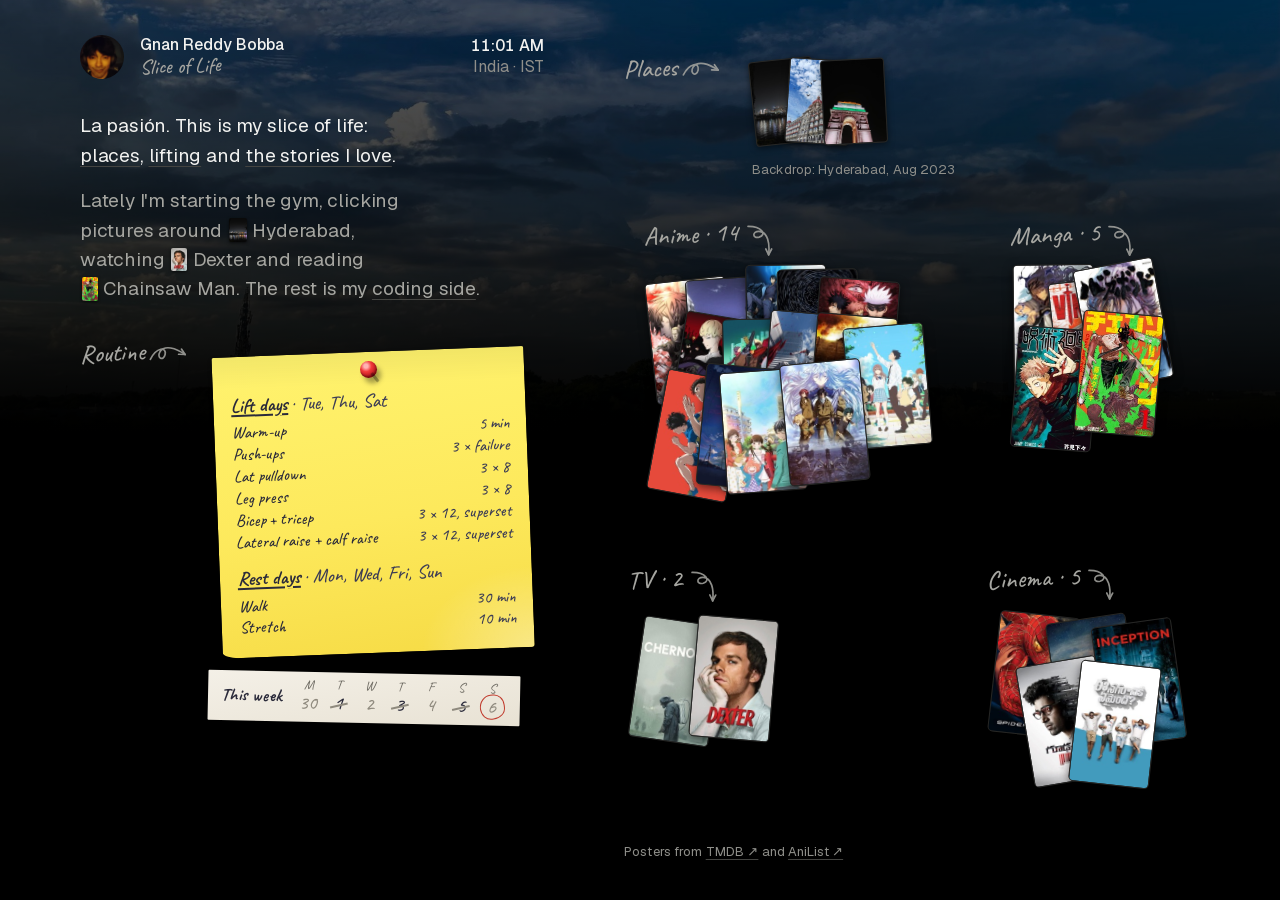
==== commit 6f6f7d15: "life: redesign the slice of life page on site.css Co-Authored-By: Claude Opus 5.5 <noreply@anthropic" ====
--- a/life/index.html
+++ b/life/index.html
@@ -4,130 +4,116 @@
   <meta charset="UTF-8">
   <meta name="viewport" content="width=device-width, initial-scale=1.0">
   <meta name="theme-color" content="#000000">
-  <title>slice of life · gnan reddy bobba</title>
-  <meta name="description" content="the other half: places, photos, lifting and the stuff i watch">
+  <title>Slice of Life · Gnan Reddy Bobba</title>
+  <meta name="description" content="The other half: places, lifting and the stories I love">
   <link rel="icon" href="data:image/svg+xml,%3Csvg xmlns='http://www.w3.org/2000/svg' viewBox='0 0 32 32'%3E%3Crect width='32' height='32' rx='7' fill='%23000'/%3E%3Ctext x='16' y='20' font-family='system-ui,sans-serif' font-size='22' font-weight='600' text-anchor='middle' fill='%23f2f2f0'%3Eg%3C/text%3E%3C/svg%3E">
   <link rel="apple-touch-icon" href="../apple-touch-icon.png">
   <meta property="og:type" content="website">
   <meta property="og:url" content="https://gnanreddy13.github.io/life/">
-  <meta property="og:title" content="slice of life · gnan reddy bobba">
-  <meta property="og:description" content="the other half: places, photos, lifting and the stuff i watch">
-  <meta name="twitter:card" content="summary">
+  <meta property="og:title" content="Slice of Life · Gnan Reddy Bobba">
+  <meta property="og:description" content="The other half: places, lifting and the stories I love">
+  <meta property="og:image" content="https://gnanreddy13.github.io/life/photos/hyderabad-banner.jpg">
+  <meta property="og:image:width" content="2000">
+  <meta property="og:image:height" content="1125">
+  <meta property="og:image:alt" content="A wide blue sky with clouds over green fields, Hyderabad">
+  <meta name="twitter:card" content="summary_large_image">
   <link rel="preload" href="../fonts/geist.woff2" as="font" type="font/woff2" crossorigin>
-  <link rel="preload" href="../fonts/geist-mono.woff2" as="font" type="font/woff2" crossorigin>
-  <!-- the home page's style.css gives the look (tokens, fonts, base); life.css only adds this page's own pieces -->
-  <link rel="stylesheet" href="../style.css?v=70">
+  <!-- the handwriting (labels, the sticky note, the week strip): Caveat, served from here like Geist -->
+  <link rel="preload" href="../fonts/caveat.woff2" as="font" type="font/woff2" crossorigin>
+  <!-- the home page's site.css gives the whole look; life.css only adds this page's own pieces.
+       ?v= is replaced with the commit at every deploy, so visitors never get a stale copy -->
+  <link rel="stylesheet" href="../site.css?v=1">
   <link rel="stylesheet" href="life.css?v=1">
   <script src="life.js?v=1" defer></script>
-  <!-- everything below the intro is drawn from data.json by life.js; both it and the cover start downloading now,
-       alongside the styles, instead of after life.js has run (keep the cover's path in sync with "cover" in data.json) -->
+  <!-- everything after the first paragraph is drawn from data.json by life.js; it and the backdrop photo start downloading now,
+       alongside the styles -->
   <link rel="preload" href="data.json" as="fetch" crossorigin>
-  <link rel="preload" href="photos/hyderabad-cover.jpg" as="image">
+  <link rel="preload" href="photos/hyderabad-banner.jpg" as="image">
   <!-- with javascript: the page stays hidden until life.js has drawn it, then fades in once, whole (or after 2.5s, whichever comes first) -->
   <script>document.documentElement.classList.add("loading"); setTimeout(function () { document.documentElement.classList.remove("loading"); }, 2500);</script>
-  <noscript><style>.clock, .rel, .needs-js { display: none; }</style></noscript>
+  <noscript><style>.needs-js { display: none; }</style></noscript>
 </head>
 <body>
-  <!-- icon sprite: stroke icons, same as the home page (plus a dumbbell) -->
-  <svg width="0" height="0" style="position:absolute" aria-hidden="true">
-    <symbol id="i-clock" viewBox="0 0 24 24"><circle cx="12" cy="12" r="10"/><polyline points="12 6 12 12 16 14"/></symbol>
-    <symbol id="i-cal" viewBox="0 0 24 24"><rect x="3" y="4" width="18" height="18" rx="2"/><line x1="16" y1="2" x2="16" y2="6"/><line x1="8" y1="2" x2="8" y2="6"/><line x1="3" y1="10" x2="21" y2="10"/></symbol>
-    <symbol id="i-lift" viewBox="0 0 24 24"><line x1="6.5" y1="6.5" x2="6.5" y2="17.5"/><line x1="17.5" y1="6.5" x2="17.5" y2="17.5"/><line x1="3.5" y1="9" x2="3.5" y2="15"/><line x1="20.5" y1="9" x2="20.5" y2="15"/><line x1="6.5" y1="12" x2="17.5" y2="12"/></symbol>
-    <symbol id="i-ext" viewBox="0 0 24 24"><line x1="7" y1="17" x2="17" y2="7"/><polyline points="7 7 17 7 17 17"/></symbol>
-    <symbol id="i-left" viewBox="0 0 24 24"><polyline points="15 18 9 12 15 6"/></symbol>
-    <symbol id="i-right" viewBox="0 0 24 24"><polyline points="9 18 15 12 9 6"/></symbol>
-  </svg>
+  <!-- the backdrop: one wide photo behind the top of the page, dimmed and fading into black; the page sits where it would without it.
+       its place and month are credited under Places ("cover" in data.json: keep the two in sync) -->
+  <div class="banner" aria-hidden="true"><img src="photos/hyderabad-banner.jpg" alt="" width="2000" height="1125" fetchpriority="high"></div>
+  <main class="life">
+    <!-- wide screens: everything on one screen, no scrolling. left: who, the routine; right: places, favourites.
+         phones: one column, regrouped by topic (see life.css) -->
+    <div class="col-a">
+    <header class="head">
+      <img src="../me.jpg" alt="" width="120" height="120">
+      <div>
+        <h1>Gnan Reddy Bobba</h1>
+        <p class="muted script">Slice of Life</p>
+      </div>
+      <div class="here">
+        <p class="now" id="now">UTC+5:30</p>
+        <p class="muted">India · IST</p>
+      </div>
+    </header>
 
-  <main class="split">
-    <!-- left on wide screens: who + now: the intro, places (each opens its photo album), lately, and my lifting week -->
-    <div class="col-me">
-      <header class="head">
-        <img class="me" src="../me.jpg" alt="" width="120" height="120">
-        <h1>gnan reddy bobba</h1>
-        <p class="tagline">slice of life</p>
-        <p class="clock" id="clock"></p>
-        <p class="clock" id="date"></p>
-        <p class="rel" id="clock-rel"></p>
-      </header>
-
-      <div class="intro">
-        <p class="lede">la pasión. this is my slice of life: places, photos, lifting and the stuff i watch.</p>
-        <p class="back"><a class="more" href="../"><svg class="i" aria-hidden="true"><use href="#i-left"/></svg>the coding side</a></p>
-      </div>
-
-      <!-- places as a sentence: each opens its google photos album -->
-      <section class="places needs-js">
-        <p class="label">i've been to...</p>
-        <p class="snote">// tap a place to see its album</p>
-        <p class="stack" id="places"></p>
-      </section>
-
-      <!-- on phones this folds away under the label, like "now i'm..." on the home page -->
-      <section class="lately needs-js">
-        <p class="label" id="lately-label">lately i'm...</p>
-        <div class="fold-body" id="lately-body">
-          <p class="now-text" id="lately-text"></p>
-          <div class="onnow">
-            <p class="mnote">// watching and reading</p>
-            <ul class="nowlist" id="nowlist"></ul>
-          </div>
-        </div>
-      </section>
-
-      <!-- the week: my routine, so it sits with "now"; tap a day (or a gym day in the graph) to see its plan below: the workout, or what i do on a rest day -->
-      <section class="lift needs-js">
-        <p class="label">i lift...</p>
-        <p class="snote">// tap a day to see its plan</p>
-        <div class="week" id="week" role="group" aria-label="training split, monday to sunday"></div>
-        <div class="plan" id="plan-body">
-          <p class="mnote" id="plan-note" aria-live="polite"></p>
-          <ul class="plist-plan" id="plan"></ul>
-        </div>
-      </section>
+    <div class="intro">
+      <!-- each thing named here links down to its section -->
+      <p>La pasión. This is my slice of life: <a href="#places">places</a>, <a href="#routine">lifting</a> and <a href="#favourites">the stories I love</a>.</p>
+      <!-- "lately" comes from data.json; without javascript this line still leads back home -->
+      <p class="muted"><span id="lately"></span>The rest is my <a href="../">coding side</a>.</p>
     </div>
 
-    <!-- right on wide screens: what's been: a cover photo, then the past year of gym days -->
-    <div class="col-work">
-      <!-- one cover photo, whole (uncropped), with its place and month -->
-      <section class="photos needs-js">
-        <p class="label">i clicked...</p>
-        <div class="cover-photo" id="cover"></div>
-        <p class="cap"><span id="cap"></span></p>
-      </section>
-
-      <!-- the past year of gym days: history, so it sits on the right like "past year..." on the home page;
-           on phones it folds away under the label, as there -->
-      <section class="past needs-js">
-        <p class="label" id="past-label">past year...</p>
-        <div class="fold-body" id="past-body">
-          <div class="panel gym">
-            <div class="panel-head">
-              <svg class="i" aria-hidden="true"><use href="#i-lift"/></svg>
-              <span class="fact" id="gym-n"></span>
-              <span class="rd" id="rd-gym" hidden aria-live="polite"></span>
+    <div class="blocks">
+      <!-- the workout on lift days, and the rest-day routine -->
+      <section class="blk routine needs-js" id="routine">
+        <div class="k sm"><span>Routine</span></div>
+        <div>
+          <!-- the plan, handwritten on a pinned yellow sticky note -->
+          <div class="pinned">
+            <div class="note">
+              <span class="pin" aria-hidden="true"></span>
+              <p class="h">Lift days<span class="days" id="lift-days"></span></p>
+              <ul id="plan"></ul>
+              <p class="h">Rest days<span class="days" id="rest-days"></span></p>
+              <ul id="rest"></ul>
             </div>
-            <div class="sc" id="sc-gym" data-l="0" data-r="0">
-              <div class="bars" id="b-gym" tabindex="0" aria-label="gym days, past year"></div>
-              <button class="arr l" type="button" data-dir="-1" aria-label="scroll back" title="earlier"><svg class="i"><use href="#i-left"/></svg></button>
-              <button class="arr r" type="button" data-dir="1" aria-label="scroll forward" title="later"><svg class="i"><use href="#i-right"/></svg></button>
-            </div>
-            <p class="rng" id="gym-rng"></p>
+          </div>
+          <!-- this week, on a strip of paper under the note: a red tick on each day I went ("gym" in data.json), a pencil dash
+               on a lift day I missed, today circled. hovering (or tapping) it picks it up and shows the week's tally under it -->
+          <div class="wk" id="wk">
+            <div class="weekstrip"><p class="wk-h">This week</p><ol class="week" id="week" aria-label="This week at the gym"></ol></div>
+            <p class="wk-tally" id="wk-tally"></p>
           </div>
         </div>
       </section>
     </div>
+    <!-- the footer, on phones and tablets (on wide screens it's all on one screen): back to the top, or back home -->
+    <footer class="foot">
+      <p class="back"><a href="#top">↑ Top</a><span class="muted"> · </span><a href="../">← Coding side</a></p>
+    </footer>
+    </div>
 
-    <!-- the whole bottom row on wide screens (three columns of rows), last on phones;
-       tabs with the same sliding underline as building / built -->
-    <section class="favs needs-js">
-      <p class="label">my fav media...</p>
-      <div class="label-row">
-        <div class="ptabs" id="ftabs" role="group" aria-label="favourites"></div>
-      </div>
-      <div class="plist" id="favlist"></div>
-      <p class="mnote credit">// posters from <a target="_blank" rel="noreferrer" href="https://www.themoviedb.org/">tmdb</a> &amp; <a target="_blank" rel="noreferrer" href="https://anilist.co/">anilist</a></p>
-    </section>
+    <div class="col-b">
+    <div class="blocks">
+      <!-- places: a fan of photos, one per place, each opening its google photos album; and where the backdrop photo was taken -->
+      <section class="blk places needs-js" id="places">
+        <div class="k sm"><span>Places</span></div>
+        <div>
+          <div class="fanrow" id="fan"></div>
+          <p class="used sm" id="cover-cap"></p>
+        </div>
+      </section>
+
+    </div>
+    <!-- favourites: under places on wide screens, last on phones. a messy pile of posters per kind, each under its own handwritten name; the one you're on
+         slides out and its caption says what it is -->
+    <div class="blocks media">
+      <!-- no section label: each pile's own handwritten name is the heading -->
+      <section class="blk fig favs needs-js" id="favourites" aria-label="Favourites">
+        <div>
+          <div class="desk" id="desk"></div>
+          <p class="cap sm"><span>Posters from <a href="https://www.themoviedb.org/" target="_blank" rel="noreferrer">TMDB ↗</a> and <a href="https://anilist.co/" target="_blank" rel="noreferrer">AniList ↗</a></span></p>
+        </div>
+      </section>
+    </div>
+    </div>
   </main>
-
 </body>
 </html>
--- a/site.css
+++ b/site.css
@@ -0,0 +1,233 @@
+/* site.css: the whole site's look: the home page, the 404 page and the slice of life page (life/life.css adds only that page's own pieces).
+   one column on phones, two side by side on wide screens; the writing does the work, the activity graph is the one featured element. */
+@font-face { font-family: "Geist"; src: url("fonts/geist.woff2") format("woff2"); font-weight: 400 600; font-display: swap; }
+
+:root {
+  --bg: #000; --text: #f2f2f0; --muted: #8f8f8a; --soft: #a6a6a1; --faint: #5c5c58; --line: #1c1c1a;
+  --l0: #17191c; --l1: #0e4429; --l2: #006d32; --l3: #26a641; --l4: #39d353;
+  /* --muted is for labels and small text; --soft is a touch lighter, for sentences people actually read */
+  --track-sm: 0.01em;        /* small text gets a little letter spacing so it stays crisp on black */
+  --sans: "Geist", system-ui, sans-serif;
+  --u: 1rem;                 /* one spacing unit: every gap is 0.5, 1, 2, 3 or 5 of it */
+  --i-gap: 0.4rem;           /* between an icon and its text, everywhere */
+  --line-h: 1.6rem;          /* one body line: labels use it too, so they sit on the first line of their content */
+  --gutter: 7rem;            /* the label column */
+  --col: 36rem;
+  /* objects (tiles, button): one surface, one border, one corner, one height */
+  --obj-bg: #0e0e0d; --obj-line: #262624; --obj-hover: #181816; --obj-r: 10px; --obj-h: 2.25rem;
+  color-scheme: dark;
+}
+* { margin: 0; padding: 0; box-sizing: border-box; }
+html { background: var(--bg); -webkit-text-size-adjust: 100%; }
+body { font-family: var(--sans); color: var(--text); font-size: 1rem; line-height: var(--line-h); -webkit-font-smoothing: antialiased; }
+a { color: inherit; text-decoration: underline; text-decoration-color: #444441; text-underline-offset: 0.2em; text-decoration-thickness: 1px; transition: text-decoration-color 0.15s, color 0.15s; }
+a:hover { text-decoration-color: var(--text); }
+:focus-visible { outline: 1px solid var(--text); outline-offset: 3px; border-radius: 2px; }
+.sm { font-size: 0.8125rem; letter-spacing: var(--track-sm); font-variant-numeric: tabular-nums; }   /* small text: labels, dates, captions */
+.muted { color: var(--muted); }
+.sr-only { position: absolute; width: 1px; height: 1px; overflow: hidden; clip-path: inset(50%); white-space: nowrap; }
+
+main { width: min(var(--col), 100% - 2 * var(--u)); margin: 0 auto; padding: calc(var(--u) * 5) 0 calc(var(--u) * 3); }
+
+/* who: photo, name, role. nothing else */
+.head { display: flex; align-items: center; gap: var(--u); }
+.head img { width: 2.75rem; height: 2.75rem; border-radius: 50%; object-fit: cover; }
+.head h1 { font-size: 1rem; font-weight: 500; line-height: 1.3; }
+.head p { line-height: 1.3; }
+
+/* intro: real sentences, and the only place the type gets bigger */
+.intro { margin-top: calc(var(--u) * 2); }
+.intro p { font-size: 1.1875rem; line-height: 1.55; letter-spacing: -0.01em; text-wrap: balance; }   /* even lines, no stubs */
+.intro .muted { color: var(--soft); }
+.intro p + p { margin-top: var(--u); }
+
+/* every block below: a hairline, the label in the left column, the content on the right */
+.blocks { margin-top: calc(var(--u) * 3); }
+.col-b > .blocks { margin-top: 0; }   /* one column: projects follow the stack directly; two columns: they start at the top */
+.blk { display: grid; grid-template-columns: var(--gutter) 1fr; gap: 0 var(--u); padding: var(--u) 0; border-top: 1px solid var(--line); }
+.blk > .k { display: flex; flex-direction: column; align-items: flex-start; gap: calc(var(--u) * 0.5); color: var(--muted); }
+.blk > .k > * { line-height: var(--line-h); }
+.blk > div > p { text-wrap: pretty; }
+.k a { text-decoration: none; }
+.k a:hover { color: var(--text); }
+
+/* each tool's official logo (simple-icons) and brand colour, used by the stack and the project icons */
+[data-t="go"] { --icon: url(icons/go.svg); --brand: #00ADD8; }
+[data-t="python"] { --icon: url(icons/python.svg); --brand: #3776AB; }
+[data-t="postgresql"] { --icon: url(icons/postgresql.svg); --brand: #4169E1; }
+[data-t="apachekafka"] { --icon: url(icons/apachekafka.svg); --brand: #F2F2F0; }
+[data-t="minio"] { --icon: url(icons/minio.svg); --brand: #C72E49; }
+[data-t="docker"] { --icon: url(icons/docker.svg); --brand: #2496ED; }
+[data-t="git"] { --icon: url(icons/git.svg); --brand: #F05032; }
+[data-t="github"] { --icon: url(icons/github.svg); --brand: #F2F2F0; }   /* github's official near-black, shown white on the dark page */
+
+/* stack: each tool's official logo in full colour, its name under it.
+   single-colour logos are drawn from simple-icons in their brand colour; python and postgresql use their multi-colour originals (devicon) */
+.tools { display: grid; grid-template-columns: repeat(3, 1fr); gap: var(--u) calc(var(--u) * 0.5); }
+.tool { display: flex; flex-direction: column; align-items: flex-start; gap: calc(var(--u) * 0.5); }
+.tool .logo {
+  width: 1.5rem; height: 1.5rem; background: var(--brand);
+  -webkit-mask: var(--icon) left center / contain no-repeat; mask: var(--icon) left center / contain no-repeat;
+}
+.tool img { width: 1.5rem; height: 1.5rem; object-fit: contain; object-position: left center; }
+.tool .nm { font-size: 0.8125rem; letter-spacing: var(--track-sm); color: var(--muted); line-height: 1.3; transition: color 0.15s; }
+.tool.pick:hover .nm { color: var(--text); }   /* only the tools you can pick respond to hover */
+
+/* picking a tool: the build tools are buttons. no box: the picked tool stays bright and every other tool dims,
+   the same way the projects that don't use it dim */
+.tool.pick { background: none; border: 0; padding: 0; font: inherit; color: inherit; text-align: left; cursor: pointer; }
+.tool.pick:focus-visible { outline-offset: 4px; }
+.tool { transition: opacity 0.2s; }
+.tools.picking .tool:not([aria-pressed="true"]) { opacity: 0.3; }
+.tool.pick[aria-pressed="true"] .nm { color: var(--text); }
+.proj { transition: opacity 0.2s; }
+.proj.dim { opacity: 0.3; }
+.proj .uses .u.on i { background: var(--brand); }
+.proj .uses .u.on.full i { opacity: 0; }
+.proj .uses .u.on img { opacity: 1; }
+/* the line under the stack: a hint until a tool is picked, then where that tool is used */
+.used { grid-column: -2 / -1; color: var(--muted); margin-top: var(--u); }   /* under the logos, not in the label gutter */
+
+/* projects: name, a dotted lead to the date, what it is underneath */
+.proj { display: block; text-decoration: none; }
+.proj + .proj { margin-top: var(--u); padding-top: var(--u); border-top: 1px solid var(--line); }
+.proj .top { display: flex; align-items: baseline; gap: calc(var(--u) * 0.5); }
+.proj .name { font-weight: 500; }
+.proj .lead { flex: 1; min-width: var(--u); border-bottom: 1px dotted #2e2e2b; transform: translateY(-0.3em); }
+.proj .when { white-space: nowrap; color: var(--muted); }
+.proj .when.live { color: var(--l4); }
+.proj .desc { color: var(--soft); text-wrap: pretty; }
+/* the tools a project uses: small logos only, the name on hover */
+.proj .uses { display: flex; gap: calc(var(--u) * 0.5); margin-top: calc(var(--u) * 0.5); }
+/* grey at rest; hovering the project shows each tool's full official logo, like the stack */
+.proj .uses .u { position: relative; width: 0.875rem; height: 0.875rem; }
+.proj .uses i {
+  display: block; width: 100%; height: 100%; background: var(--muted);
+  -webkit-mask: var(--icon) center / contain no-repeat; mask: var(--icon) center / contain no-repeat;
+  transition: background 0.2s, opacity 0.2s;
+}
+.proj .uses img { position: absolute; inset: 0; width: 100%; height: 100%; object-fit: contain; opacity: 0; transition: opacity 0.2s; }
+.proj:hover .uses i { background: var(--brand); }
+.proj:hover .uses .full i { opacity: 0; }
+.proj:hover .uses img { opacity: 1; }
+.proj .arr { color: var(--faint); transition: color 0.15s, transform 0.15s; }
+a.proj:hover .name { text-decoration: underline; text-decoration-color: var(--muted); text-underline-offset: 0.2em; }
+a.proj:hover .arr { color: var(--text); transform: translate(1px, -1px); }
+
+/* the one signature thing: a year of work */
+/* the graph is the one block that spans the full width: label and switch on a row above it */
+.blk.fig { grid-template-columns: 1fr; }
+.blk.fig > .k { flex-direction: row; justify-content: space-between; align-items: center; margin-bottom: calc(var(--u) * 0.5); }
+.tabs { display: flex; gap: var(--u); }
+.tab { display: inline-flex; align-items: center; gap: var(--i-gap); background: none; border: 0; color: var(--muted); cursor: pointer; font: inherit; transition: color 0.15s; }
+.tab svg { width: 0.875rem; height: 0.875rem; fill: currentColor; }
+.tab[aria-pressed="true"], .tab:hover { color: var(--text); }
+.tab[data-g="lc"][aria-pressed="true"] svg { color: #FFA116; }   /* selected: each service in its official colour (github's is white on dark) */
+/* leetcode's official difficulty colours, shown while you're on the graph block (muted at rest) */
+.cap .easy, .cap .med, .cap .hard { transition: color 0.2s; }
+.fig:hover .cap .easy, .fig:focus-within .cap .easy { color: #1CBABA; }
+.fig:hover .cap .med, .fig:focus-within .cap .med { color: #FFB700; }
+.fig:hover .cap .hard, .fig:focus-within .cap .hard { color: #F63737; }
+.graph { display: grid; grid-auto-flow: column; grid-template-rows: repeat(7, 1fr); gap: 2px; }
+.graph:focus-visible { outline-offset: 4px; }
+.graph i { display: block; aspect-ratio: 1; border-radius: 1.5px; background: var(--l0); }
+.graph i[data-l="1"] { background: var(--l1); } .graph i[data-l="2"] { background: var(--l2); }
+.graph i[data-l="3"] { background: var(--l3); } .graph i[data-l="4"] { background: var(--l4); }
+.graph i:hover, .graph i.on { outline: 1px solid var(--text); outline-offset: -1px; }
+.graph i.out { visibility: hidden; }
+.cap { display: flex; flex-wrap: wrap; justify-content: space-between; gap: 0 var(--u); margin-top: calc(var(--u) * 0.5); color: var(--muted); }
+.cap span { white-space: nowrap; }
+.cap b { font-weight: 400; color: var(--text); }
+
+/* the time where i am: two lines on the right, mirroring the name and role on the left */
+.here { margin-left: auto; text-align: right; white-space: nowrap; }
+.head h1 { white-space: nowrap; }
+.here p { line-height: 1.3; }
+.here .now { font-weight: 500; font-variant-numeric: tabular-nums; }
+
+/* reach me: four app-icon tiles, overlapped and tilted like a loose hand of cards; they fan out on hover */
+.reach { margin-top: calc(var(--u) * 2); }
+.hand { display: flex; width: max-content; }
+.hand a {
+  position: relative; display: grid; place-items: center; width: var(--obj-h); height: var(--obj-h); border-radius: var(--obj-r);
+  background: var(--obj-bg); border: 1px solid var(--obj-line); color: var(--text);
+  transform: rotate(var(--r)); transition: transform 0.25s cubic-bezier(0.2, 0.7, 0.2, 1), margin 0.25s cubic-bezier(0.2, 0.7, 0.2, 1), background 0.15s;
+}
+.hand a + a { margin-left: -0.5rem; }
+.hand a:nth-child(1) { --r: -3deg; } .hand a:nth-child(2) { --r: 2deg; }
+.hand a:nth-child(3) { --r: -1.5deg; } .hand a:nth-child(4) { --r: 3deg; }
+.hand:hover a, .hand:focus-within a { --r: 0deg; }
+.hand:hover a + a, .hand:focus-within a + a { margin-left: calc(var(--u) * 0.5); }
+/* the lifted tile turns white, like the resume button; github's mark goes to its official near-black on the light tile */
+.hand a:hover, .hand a:focus-visible { transform: translateY(-3px); z-index: 1; background: var(--text); border-color: var(--text); color: #181717; }
+/* the lifted tile shows its brand colour (github's official mark is white on dark, the resume has no brand) */
+.hand a { transition: transform 0.25s cubic-bezier(0.2, 0.7, 0.2, 1), margin 0.25s cubic-bezier(0.2, 0.7, 0.2, 1), background 0.15s, border-color 0.15s, color 0.15s; }
+/* email and linkedin swap to their full official marks: gmail's four-colour M, linkedin's blue square with a white "in" */
+.hand svg { transition: opacity 0.15s; }
+.hand svg.full { position: absolute; opacity: 0; }
+.hand a:hover svg.full, .hand a:focus-visible svg.full { opacity: 1; }
+.hand a:hover svg:has(+ svg.full), .hand a:focus-visible svg:has(+ svg.full) { opacity: 0; }
+.hand a[data-n="LeetCode"]:hover, .hand a[data-n="LeetCode"]:focus-visible { color: #FFA116; }
+.hand svg { width: 1rem; height: 1rem; fill: currentColor; }
+.hand svg.line { fill: none; stroke: currentColor; stroke-width: 2; stroke-linecap: round; stroke-linejoin: round; }
+/* the tile's name, above it while you're on it */
+.hand a::after {
+  content: attr(data-n); position: absolute; bottom: calc(100% + 6px); left: 50%; transform: translate(-50%, 3px);
+  font-size: 0.8125rem; letter-spacing: var(--track-sm); color: var(--muted); white-space: nowrap; opacity: 0; pointer-events: none;
+  transition: opacity 0.15s, transform 0.15s;
+}
+.hand a:hover::after, .hand a:focus-visible::after { opacity: 1; transform: translate(-50%, 0); }
+/* touch screens can't hover: the tiles sit fanned out, straight, with their names always showing underneath */
+@media (hover: none) {
+  .hand { padding-bottom: calc(var(--u) * 1.5); }
+  .hand a { --r: 0deg; }
+  .hand a + a { margin-left: calc(var(--u) * 2); }   /* room for each name under its tile */
+  .hand a::after { bottom: auto; top: calc(100% + 6px); opacity: 1; transform: translate(-50%, 0); }
+  /* a tap leaves the browser thinking the finger still hovers, so hover looks are undone here
+     and tiles and the button respond while pressed instead */
+  .hand:hover a + a, .hand:focus-within a + a { margin-left: calc(var(--u) * 2); }
+  .hand a[data-n]:hover { transform: none; background: var(--obj-bg); border-color: var(--obj-line); color: var(--text); }
+  .hand a:hover svg.full { opacity: 0; }
+  .hand a:hover svg:has(+ svg.full) { opacity: 1; }
+  .hand a[data-n]:active { background: var(--text); border-color: var(--text); color: #181717; }
+  .btn:hover { background: var(--obj-bg); border-color: var(--obj-line); color: var(--text); }
+  .btn:active { background: var(--text); border-color: var(--text); color: #000; }
+  .proj:hover .uses i { background: var(--muted); }
+  .proj:hover .uses .full i { opacity: 1; }
+  .proj:hover .uses img { opacity: 0; }
+}
+
+/* the next step: one button, and where i stand */
+.act { display: flex; align-items: center; gap: var(--u); margin-top: var(--u); }
+.btn {
+  display: inline-flex; align-items: center; gap: var(--i-gap); height: var(--obj-h); padding: 0 var(--u); border-radius: var(--obj-r);
+  background: var(--obj-bg); border: 1px solid var(--obj-line); color: var(--text);
+  font-size: 0.8125rem; letter-spacing: var(--track-sm); text-decoration: none;
+  transition: background 0.15s, border-color 0.15s, color 0.15s, transform 0.1s;
+}
+.btn svg { width: 0.875rem; height: 0.875rem; flex: none; fill: none; stroke: currentColor; stroke-width: 2; stroke-linecap: round; stroke-linejoin: round; }
+/* the resume button fills white on hover: calm at rest, a clear main action when you reach for it */
+.btn:hover, .btn:focus-visible { background: var(--text); border-color: var(--text); color: #000; }
+.btn:active { transform: scale(0.97); }
+.status { display: inline-flex; align-items: center; gap: var(--i-gap); color: var(--muted); }
+.status i { width: 6px; height: 6px; border-radius: 50%; background: var(--l4); }
+
+
+/* reduced motion: every hover change happens instantly */
+@media (prefers-reduced-motion: reduce) { *, *::after { transition: none !important; } }
+
+/* wide screens: two columns side by side, the whole page on one screen */
+@media (min-width: 1100px) {
+  main { width: min(70rem, 100% - 4 * var(--u)); min-height: 100vh; display: grid; grid-template-columns: 25rem 1fr; align-content: center; gap: calc(var(--u) * 5); padding: calc(var(--u) * 2) 0; }   /* centred on the screen, top to bottom */
+  .col-a > .blocks { margin-top: calc(var(--u) * 2); }
+}
+
+@media (max-width: 560px) {
+  main { padding-top: calc(var(--u) * 3); }
+  .intro p { font-size: 1.125rem; }
+  .head { gap: calc(var(--u) * 0.75); }   /* the narrowest phones: name and time still fit on one line each */
+  .blk { grid-template-columns: 1fr; }
+  .blk > .k { flex-direction: row; justify-content: space-between; gap: var(--u); margin-bottom: calc(var(--u) * 0.5); }
+  .graph { gap: 1.5px; }
+  .graph i:nth-child(-n+91) { display: none; }   /* phones: the last 40 weeks, so the cells stay readable */
+}
--- a/life/life.css
+++ b/life/life.css
@@ -1,189 +1,250 @@
-/* slice of life: only this page's own pieces; tokens, fonts and everything shared come from ../style.css */
-
-/* ---------- spacing tiers (same as the home page's groups) ---------- */
-.lately,
-.places,
-.photos,
-.lift,
-.past,
-.favs { margin-top: calc(var(--u) * 1.6); }
-
-/* both columns scroll together here: the home page's sticky left side only works when it's the taller one,
-   and on this page either side can be (a shorter left would stay put, then get pushed up at the end) */
-.split .col-me { position: static; }
-
-/* loading (set in the page's head): hidden until life.js has drawn everything, then the usual fade-in (rise in style.css) plays once */
-.loading main { visibility: hidden; animation: none; }
-
-/* one column (phones, tablets): the columns stack, so topics regroup into a story: lately, then the gym (week + past year),
-   then places with their photo, then media last (like "find me..." on the home page); the two-column layout is untouched */
-@media (max-width: 959px) {
-  .split .places,
-  .split .photos { order: 1; }
-  .split .favs   { order: 2; }
-  .split::after  { order: 3; }
-}
-
-/* the way back home, under the intro */
-.back { margin-top: 0.35rem; }
-.back .i { margin-right: 0.4em; }
-
-/* label → content gaps, as on the home page: a hint sits right under its label, then the content */
-.lately .label,
-.photos .label { margin-bottom: calc(var(--u) * 0.8); }
-.places .label,
-.lift .label,
-.favs .label { margin-bottom: 0.25rem; }
-.places .snote,
-.lift .snote { margin: 0 0 0.55rem; }
-.favs .label-row { margin-top: 0.55rem; }
-
-/* ---------- lately: what i'm up to, then what i'm watching and reading, each with a thin progress line ---------- */
-.onnow { margin-top: 0.75rem; }
-.nowlist { list-style: none; margin-top: 0.5rem; }
-.nowlist li + li { margin-top: 0.6rem; }
-.nl {
-  font-family: var(--mono);
-  font-size: var(--fs-xs);
-  line-height: var(--lh-ui);
-  color: var(--muted);
-  font-variant-numeric: tabular-nums;
-}
-.nl b { font-weight: 400; color: var(--text); }
-/* a static version of the player's line: faint track, green for how far along */
-.line {
-  position: relative;
-  display: block;
-  height: 1px;
-  margin-top: 0.4rem;
-  border-radius: 2px;
-  background: color-mix(in srgb, var(--muted) 30%, transparent);
-  overflow: hidden;
-}
-.line > span {
-  position: absolute;
-  inset: 0;
-  background: var(--accent);
-  transform: scaleX(0);
-  transform-origin: left;
-  transition: transform 0.6s var(--ease);
-}
-
-/* ---------- places: a sentence ---------- */
-.places .stack { text-wrap: pretty; }
-
-/* ---------- places: album links in a sentence (mono like the home page's names) ---------- */
-.places .place { font-family: var(--mono); white-space: nowrap; }   /* the name and its arrow never split */
-a.place .i.sm { margin-left: 0.15em; }
-.places a.place { padding: var(--tap) 0; }  /* a taller tap area (padding on a word in a sentence doesn't move the lines) */
-
-/* ---------- photos: one cover, whole and framed like the profile photo ---------- */
-.cover-photo img {
-  display: block;
-  width: 100%;
-  height: auto;
-  border-radius: 3px;
-  background: var(--l0);                    /* dark grey while it loads */
-  outline: 1px solid color-mix(in srgb, var(--text) 8%, transparent);
-  outline-offset: -1px;
-}
-/* two columns: a bit smaller than the column, so it doesn't outweigh everything beside it (phones keep the full width) */
-@media (min-width: 960px) {
-  .cover-photo { max-width: 30rem; }
-}
-/* under it: place and month */
-.cap {
-  margin-top: 0.5rem;
-  font-family: var(--mono);
-  font-size: var(--fs-xs);
-  line-height: var(--lh-ui);
-  color: var(--text);
-}
-.cap .when { color: var(--muted); }
-
-/* ---------- lift: the week as seven tappable days (today in white, the picked one with the green underline), then its plan ---------- */
-.week {
-  position: relative;
-  display: grid;
-  grid-template-columns: repeat(7, minmax(0, 1fr));
-  column-gap: 0.25rem;                      /* five-letter words never touch on phones */
-}
-.day {
-  padding: var(--tap) 0;
-  margin: calc(var(--tap) * -1) 0;          /* taller tap area without moving the row */
-  border: 0;
-  background: none;
-  font-family: var(--mono);
-  font-size: var(--fs-xs);
-  line-height: var(--lh-ui);
-  color: var(--muted);
-  text-align: left;
-  cursor: pointer;
-  -webkit-tap-highlight-color: transparent;
-  touch-action: manipulation;
-  transition: color var(--t) var(--ease);
-}
-.day .dn { display: block; color: var(--faint); transition: color var(--t) var(--ease); }   /* the day: quieter than the word under it */
-.day.today .dn { color: var(--text); }
-.day[aria-pressed="true"] { color: var(--text); }
-.day:focus-visible { outline: 2px solid var(--accent); outline-offset: 3px; border-radius: 3px; }
-@media (hover: hover) { .day:hover { color: var(--text); } }
-.week .pbar { bottom: -0.2rem; }
-/* the workout under it: exercise in white, sets × reps in grey, one per line */
-.plan { margin-top: 0.75rem; }             /* content → its "// note", as the song note sits under "now i'm..." */
-.plist-plan { list-style: none; margin-top: 0.5rem; }   /* note → what it introduces, as the note → player */
-.plist-plan li {
-  font-family: var(--mono);
-  font-size: var(--fs-xs);
-  line-height: var(--lh-ui);
-  color: var(--text);
-}
-.plist-plan li + li { margin-top: 0.2rem; }
-.plist-plan .sets { color: var(--muted); font-variant-numeric: tabular-nums; white-space: nowrap; }   /* wraps as one piece */
-
-/* ---------- past year: the gym graph, in the home page's activity graph styles; only its spacing is set here ---------- */
-.past .label { margin-bottom: calc(var(--u) * 0.8); }   /* label → content, like "now i'm..." */
-.gym .rng { margin-top: 0.5rem; }
-.gym .rng.hint { font-style: italic; }       /* the "// ..." aside while nothing is logged */
-
-/* ---------- favourites: rows like the projects (name and year, why, hashtags), with a small cover on the left ---------- */
-.fav {
-  display: grid;
-  grid-template-columns: 3rem minmax(0, 1fr);
-  column-gap: 0.75rem;                      /* the same gap as between the album and the track */
-  align-items: start;
-}
-.cover {                                    /* a poster: same corners and edge as the album sleeve */
-  display: block;
-  aspect-ratio: 2 / 3;
-  border-radius: 3px;
-  overflow: hidden;
-  background: var(--l0);                    /* dark grey while it loads (or until there is one) */
-  box-shadow: inset 0 0 0 1px color-mix(in srgb, var(--text) 8%, transparent);
-}
-.cover img { display: block; width: 100%; height: 100%; object-fit: cover; }
-.project span.name { font-family: var(--mono); }
-.nw { white-space: nowrap; }
-.credit { margin-top: calc(var(--u) * 0.8); }   /* under the list, the same distance as between rows */
-.credit a { color: var(--muted); }
-
-/* wider screens: the rows sit side by side (two columns on tablets, three when the page has its two columns),
-   so a long tab grows in rows of three instead of one long column */
-@media (min-width: 601px) {
-  .favs .plist {
-    display: grid;
-    grid-template-columns: repeat(2, minmax(0, 1fr));
-    column-gap: clamp(1.5rem, 3vw, 3rem);
-    row-gap: calc(var(--u) * 0.8);
-  }
-  .favs .plist > .project:not([hidden]) { margin-top: 0; }   /* the grid's row gap spaces them now (beats style.css's stacked-project gap) */
-}
-/* the smallest phones (320px): four tabs with their counts only just fit, so the gaps and count padding tighten */
-@media (max-width: 380px) {
-  .favs .ptabs { gap: 0.6rem; }
-  .favs .ptab span { min-width: 0; margin-left: 0; padding: 0 0 0 0.1rem; }
-}
-@media (min-width: 960px) {
-  .split > .favs { grid-column: 1 / -1; }      /* the whole bottom row, under both columns */
-  .favs .plist { grid-template-columns: repeat(3, minmax(0, 1fr)); }
-}
+/* life.css: only the slice of life page's own pieces. the whole look (tokens, type, spacing, blocks, graph, tabs, project rows)
+   comes from ../site.css; nothing here repeats it */
+
+/* the handwriting: Caveat (OFL), latin, one variable file for both weights used here */
+@font-face { font-family: "Caveat"; src: url("../fonts/caveat.woff2") format("woff2"); font-weight: 400 700; font-display: swap; }
+
+[hidden] { display: none !important; }   /* site.css gives blocks display: grid, which would otherwise show a hidden block */
+
+/* the backdrop: a wide photo behind the top of the page, dimmed, fading into black behind the header and intro.
+   the page itself sits exactly where it would without it. --banner is how far down it reaches */
+:root { --banner: clamp(16rem, 48vh, 28rem); }
+@media (max-width: 560px) { :root { --banner: clamp(13rem, 38vh, 18rem); } }
+.banner { position: absolute; top: 0; left: 0; right: 0; height: var(--banner); overflow: hidden; pointer-events: none; }
+.banner img { display: block; width: 100%; height: 100%; object-fit: cover; object-position: center 70%; opacity: 0.42; }   /* dim enough for the text on top to stay easy to read */
+.banner::after { content: ""; position: absolute; inset: 0; background: linear-gradient(to bottom, rgba(0, 0, 0, 0.1), rgba(0, 0, 0, 0.55) 55%, var(--bg)); }
+main.life { position: relative; }
+/* the intro's links glide down to their sections, which stop a little short of the top edge */
+@media (prefers-reduced-motion: no-preference) { html { scroll-behavior: smooth; } }
+.life section[id] { scroll-margin-top: calc(var(--u) * 2); }
+/* the gaps above and below the page match the gap at its sides (the page is centred, so that's half the spare width), up to 5 units on big screens */
+main.life { padding-top: min((100% - min(var(--col), 100% - 2 * var(--u))) / 2, var(--u) * 5); padding-bottom: min((100% - min(var(--col), 100% - 2 * var(--u))) / 2, var(--u) * 5); }
+@media (max-width: 560px) { main.life { padding-top: calc(var(--u) * 2); padding-bottom: calc(var(--u) * 2); } }   /* phones: the side gap alone is tight under the notch */
+
+/* loading (set in the page's head): hidden until life.js has drawn everything, then one fade-in */
+.loading main { visibility: hidden; }
+main.life { animation: in 0.4s ease both; }
+.loading main.life { animation: none; }
+@keyframes in { from { opacity: 0; } to { opacity: 1; } }
+
+.fanrow .fan > * { width: 4rem; aspect-ratio: 3 / 4; }   /* bigger than the posters; 3:4 like the photos, so nothing is cropped */
+.fanrow .fan > * + * { margin-left: -1.8rem; }
+
+/* places: a fanned hand of photos, built like the home page's contact tiles (.hand in site.css):
+   overlapped and tilted at rest; on hover they straighten and spread, the one you're on lifts and its title shows beside the fan */
+.fan { display: flex; width: max-content; padding: calc(var(--u) * 0.25) 0; }
+.fan > * {
+  position: relative; display: block; flex: none; width: 3.8rem; aspect-ratio: 2 / 3; border-radius: 4px;
+  background: var(--l0); border: 1px solid var(--obj-line); box-shadow: 0 2px 6px rgba(0, 0, 0, 0.5);
+  transform: rotate(var(--r)); text-decoration: none;
+  transition: transform 0.25s cubic-bezier(0.2, 0.7, 0.2, 1), margin 0.25s cubic-bezier(0.2, 0.7, 0.2, 1), border-color 0.15s;
+}
+.fan > * + * { margin-left: -1.9rem; }
+.fan img { display: block; width: 100%; height: 100%; object-fit: cover; border-radius: 3px; }
+.fan:hover > *, .fan:focus-within > *, .fan.on > * { transform: none; }   /* each tilt is set on the poster itself, so the rotation is switched off rather than the angle reset */
+.fan:hover > * + *, .fan:focus-within > * + *, .fan.on > * + * { margin-left: calc(var(--u) * 0.4); }
+.fan > a:hover, .fan > a:focus-visible, .fan > .up { transform: translateY(-4px); z-index: 1; border-color: var(--text); }   /* .on / .up: pointed at from the intro */
+/* the title of the poster you're on, beside the fan in the row's own space (above it, it would collide with what's above) */
+/* touch screens can't hover: the posters sit spread out and straight, ready to tap */
+@media (hover: none) {
+  .fan > * { transform: none; }
+  .fan > * + *, .fanrow .fan > * + * { margin-left: calc(var(--u) * 0.4); }
+  .fan > a:hover { transform: none; border-color: var(--obj-line); }
+}
+
+/* routine: a yellow sticky note, pinned, tilted, its bottom corner curling up off the page; it straightens and lifts on hover
+   (like the contact tiles on the home page). the one physical object on the site, on purpose */
+/* .pinned tilts the whole thing and casts the shadows (behind the note); .note is the paper.
+   it hangs from the pin: it turns around the pin's centre, so on hover it swings straight while the pin stays put */
+.pinned {
+  --tilt: -2.2deg;
+  position: relative; width: min(100%, 18.5rem); margin: calc(var(--u) * 0.75) 0 calc(var(--u) * 0.5) 0.25rem;
+  transform: rotate(var(--tilt)); transform-origin: 50% 1.075rem;   /* the pin's centre */
+  transition: transform 0.45s cubic-bezier(0.2, 0.7, 0.2, 1);
+}
+/* the lifted corner's shadow: longer under the right edge, falling away from the page */
+.pinned::after {
+  content: ""; position: absolute; right: 0.6rem; bottom: 0.7rem; width: 55%; height: 30%;
+  box-shadow: 0 0.9rem 1.2rem rgba(0, 0, 0, 0.75); transform: rotate(3.5deg) skewX(-6deg);
+  transition: box-shadow 0.35s, transform 0.35s;
+}
+.pinned::before {   /* and a softer one along the left, where it's flat against the page */
+  content: ""; position: absolute; left: 0.6rem; bottom: 0.5rem; width: 40%; height: 20%;
+  box-shadow: 0 0.6rem 0.8rem rgba(0, 0, 0, 0.55); transform: rotate(-2.5deg);
+}
+.pinned:hover, .pinned.lift { transform: rotate(0deg); }   /* .lift: picked up from "the gym" in the intro */
+.pinned:hover::after, .pinned.lift::after { transform: rotate(2.5deg) skewX(-6deg) translateX(-2px); }   /* the curl's shadow shifts as it swings */
+.note {
+  position: relative; z-index: 1; padding: 2.35rem 1.1rem 1.2rem;   /* room under the pin for the heading */
+  font-family: "Caveat", "Bradley Hand", "Segoe Print", cursive; font-weight: 500; font-size: 1.05rem; line-height: 1.3; color: #2a2a3a;   /* pen ink */
+  /* paper: the glue strip a shade darker at the top, the curled corner catching the light, a touch deeper yellow towards the bottom */
+  background:
+    linear-gradient(to bottom, rgba(0, 0, 0, 0.05), rgba(0, 0, 0, 0) 2rem),
+    radial-gradient(120% 90% at 100% 100%, rgba(255, 255, 255, 0.35), rgba(255, 255, 255, 0) 30%),
+    linear-gradient(172deg, #fff36f 0%, #fde95c 55%, #f6db45 100%);
+  border-radius: 2px 2px 3px 18px / 2px 2px 3px 6px;   /* the bottom corner bends */
+  box-shadow: 0 1px 1px rgba(0, 0, 0, 0.25), 0 2px 4px rgba(0, 0, 0, 0.25);
+}
+/* the pin: a glossy red head with a highlight, and its shadow on the paper */
+.pin {
+  position: absolute; top: 0.55rem; left: 50%; width: 1.05rem; height: 1.05rem; margin-left: -0.525rem; border-radius: 50%;
+  background: radial-gradient(circle at 35% 30%, #ffb3b3 0 12%, #f23b3b 34%, #b3121a 70%, #6d070c 100%);
+  box-shadow: 0.25rem 0.35rem 0.3rem rgba(0, 0, 0, 0.35), inset -1px -2px 2px rgba(0, 0, 0, 0.35);
+  /* turns the opposite way to the note, in step with it, so the pin (and its highlight and shadow) never moves */
+  transform: rotate(calc(var(--tilt) * -1)); transition: transform 0.45s cubic-bezier(0.2, 0.7, 0.2, 1);
+}
+.pinned:hover .pin, .pinned.lift .pin { transform: rotate(0deg); }
+.pin::after {   /* the needle's shadow, slanting down and right from under the head */
+  content: ""; position: absolute; left: 0.62rem; top: 0.72rem; width: 0.18rem; height: 0.7rem; border-radius: 1px;
+  background: rgba(0, 0, 0, 0.28); transform: rotate(-38deg); transform-origin: top; filter: blur(0.6px); z-index: -1;
+}
+.note .h { font-weight: 700; font-size: 1.2rem; line-height: 1.2; text-decoration: underline; text-decoration-thickness: 1.5px; text-underline-offset: 0.18em; }
+.note .h .days { font-weight: 500; text-decoration: none; display: inline-block; margin-left: 0.15em; color: #3d3d55; }   /* the days, beside the heading but not underlined */
+.note .h + ul { margin-top: 0.3rem; }
+
+/* this week: a strip of off-white paper under the note, tilted the other way, the days across it in the same pen.
+   a red tick on each day I went, a pencil dash on a lift day I missed, rest days in pencil, today circled in red */
+.weekstrip {
+  display: flex; align-items: center; gap: 0.7rem; margin-top: calc(var(--u) * 1.25); padding: 0.4rem 0.8rem 0.45rem;
+  background: linear-gradient(170deg, #f4f0e7, #e8e2d4); color: #2a2a3a; border-radius: 1px; transform: rotate(1.2deg);
+  box-shadow: 0 1px 1px rgba(0, 0, 0, 0.3), 0 7px 14px -5px rgba(0, 0, 0, 0.65);
+  font-family: "Caveat", "Bradley Hand", "Segoe Print", cursive; letter-spacing: 0;
+}
+.wk-h { margin: 0; font-size: 1.1rem; font-weight: 700; line-height: 1.1; white-space: nowrap; }
+/* on hover (a tap on phones) the strip is picked up, level and a little higher, its shadow longer, and the week's tally is
+   written under it. the tally floats, so showing it moves nothing */
+.wk { position: relative; width: min(100%, 19.5rem); }
+.weekstrip { transition: transform 0.25s cubic-bezier(0.2, 0.7, 0.2, 1), box-shadow 0.25s; }
+.wk:hover .weekstrip, .wk.on .weekstrip { transform: translateY(-2px) rotate(0deg); box-shadow: 0 2px 2px rgba(0, 0, 0, 0.3), 0 12px 20px -6px rgba(0, 0, 0, 0.7); }
+.wk-tally {
+  position: absolute; left: 0.8rem; top: calc(100% + 0.35rem); margin: 0; white-space: nowrap; pointer-events: none;
+  font-family: "Caveat", "Bradley Hand", "Segoe Print", cursive; font-size: 1.1rem; line-height: 1.1; letter-spacing: 0; color: var(--soft);
+  opacity: 0; transform: translateY(-3px) rotate(-1.5deg); transition: opacity 0.2s, transform 0.25s;
+}
+.wk:hover .wk-tally, .wk.on .wk-tally { opacity: 1; transform: translateY(0) rotate(-1.5deg); }
+.week { flex: 1; display: grid; grid-template-columns: repeat(7, 1fr); margin: 0; padding: 0; list-style: none; text-align: center; }
+.week li { line-height: 1; }
+.week .d { display: block; font-size: 0.85rem; color: #6d6a62; }
+.week .n { position: relative; display: inline-block; min-width: 1.3rem; padding: 0.1rem 0; font-size: 1.2rem; font-weight: 500; }
+.week .rest .n { color: #8f8a7e; }   /* pencil */
+.week .today .n::before {   /* a quick pen circle round today */
+  content: ""; position: absolute; inset: -0.08rem -0.12rem; border: 1.5px solid #c0392b;
+  border-radius: 52% 46% 55% 48% / 56% 50% 47% 52%; transform: rotate(-8deg);
+}
+.week .went .n::after {   /* the tick, over the date */
+  content: ""; position: absolute; left: 0.7rem; top: 0; width: 1rem; height: 0.9rem; background: #c0392b;
+  -webkit-mask: url("data:image/svg+xml,%3Csvg xmlns='http://www.w3.org/2000/svg' viewBox='0 0 20 18' fill='none' stroke='%23000' stroke-width='2.4' stroke-linecap='round' stroke-linejoin='round'%3E%3Cpath d='M2 10.5 C 4 12, 5.5 14, 7 16 C 9.5 10, 13 5, 18 2'/%3E%3C/svg%3E") center / contain no-repeat;
+          mask: url("data:image/svg+xml,%3Csvg xmlns='http://www.w3.org/2000/svg' viewBox='0 0 20 18' fill='none' stroke='%23000' stroke-width='2.4' stroke-linecap='round' stroke-linejoin='round'%3E%3Cpath d='M2 10.5 C 4 12, 5.5 14, 7 16 C 9.5 10, 13 5, 18 2'/%3E%3C/svg%3E") center / contain no-repeat;
+}
+.week .missed .n::after {   /* a pencil dash through a lift day that didn't happen */
+  content: ""; position: absolute; left: 0.1rem; right: 0.1rem; top: 52%; height: 1.5px; background: #8f8a7e; transform: rotate(-14deg);
+}
+.note ul + .h { margin-top: 0.9rem; }
+.note ul { list-style: none; }
+.note li { display: flex; justify-content: space-between; align-items: baseline; gap: 1rem; }
+.note li span:last-child { white-space: nowrap; color: #3d3d55; }
+
+/* the "lately" line: a title from the piles gets its poster in miniature beside it */
+.mention { white-space: nowrap; }
+.mini { display: inline-block; height: 1.25em; width: auto; aspect-ratio: 2 / 3; margin: 0 0.3em 0 0.1em; vertical-align: -0.28em; border-radius: 2px; object-fit: cover; box-shadow: 0 1px 3px rgba(0, 0, 0, 0.6); }
+.mini-photo { aspect-ratio: 3 / 4; }   /* a place's photo, which is 3:4 */
+
+/* places: each place's album, then where the backdrop photo was taken */
+.places .used { margin-top: calc(var(--u) * 0.5); min-height: 1.3em; }   /* the line under the fan: the backdrop's credit, or the place you're on */
+.places .used b { font-weight: 500; color: var(--text); }
+/* "Slice of Life" under the name, in the labels' pen */
+.head .script {
+  font-family: "Caveat", "Bradley Hand", "Segoe Print", cursive; font-size: 1.3rem; font-weight: 500; line-height: 1.1; letter-spacing: 0;
+  color: var(--soft); transform: rotate(-2deg); transform-origin: left center;
+}
+
+
+/* favourites: a messy pile of posters per kind, side by side like piles on a desk (they wrap on narrow screens).
+   positions, tilts and stacking come from life.js; the one you're on slides out: on top, straight, a little bigger */
+.desk { display: flex; flex-wrap: wrap; align-items: flex-start; gap: calc(var(--u) * 2); }
+.pile-box { position: relative; min-width: 0; padding-bottom: calc(var(--u) * 1.6); }   /* the bottom of it is kept for the caption */
+.pile { position: relative; }
+.pc {
+  --cw: 5.25rem;
+  position: absolute; left: 0; top: 0; display: block; width: var(--cw); aspect-ratio: 2 / 3; border-radius: 5px; overflow: hidden;
+  background: var(--l0); border: 1px solid var(--obj-line); box-shadow: 0 3px 10px rgba(0, 0, 0, 0.55);
+  transform: translate(var(--x), var(--y)) rotate(var(--r));
+  transition: transform 0.3s cubic-bezier(0.2, 0.7, 0.2, 1), box-shadow 0.3s, border-color 0.15s, filter 0.25s;
+}
+.pc img { display: block; width: 100%; height: 100%; object-fit: cover; }
+/* pointed at from the intro ("the stories I love"): every pile lifts a little and its name brightens */
+.pile-box { transition: transform 0.3s cubic-bezier(0.2, 0.7, 0.2, 1); }
+.pile-k > span { transition: color 0.2s; }
+.desk.hint .pile-box { transform: translateY(-4px); }
+.desk.hint .pile-k > span { color: var(--text); }
+/* while one is pulled out, every other poster on the desk steps back (darkened, not faded, so the piles keep their shape) */
+.desk.pulling .pc:not(.out) { filter: brightness(0.32) saturate(0.6); }
+.pc.out {
+  z-index: 100 !important; border-color: var(--text); box-shadow: 0 14px 30px rgba(0, 0, 0, 0.8);
+  transform: translate(var(--x), var(--y)) translateY(-10px) rotate(0deg) scale(1.18);
+}
+.pc:focus-visible { outline: none; }   /* the pulled-out look (white edge, lifted) is the focus mark */
+/* the caption: right under its own pile, however tall, always on one line (a long title runs on past the pile's edge
+   rather than wrapping and pushing the next row down) */
+.pile-cap { position: absolute; left: 0; bottom: 0; z-index: 101; white-space: nowrap; color: var(--muted); }
+.pile-cap b { font-weight: 500; color: var(--text); }
+.pile-cap .live { color: var(--l4); }
+.favs .cap:last-child { margin-top: var(--u); }
+/* each pile's handwritten name: the same as the section labels below (favourites has no label of its own) */
+.pile-k { margin: 0 0 calc(var(--u) * 0.25); }
+@media (max-width: 560px) { .pc { --cw: 4.25rem; } .desk { gap: calc(var(--u) * 1.5) var(--u); } }   /* phones: smaller posters; small piles share a line */
+
+/* the footer: the link home, last thing on the page (phones and tablets only: there the page is long) */
+.foot { margin-top: calc(var(--u) * 2); }
+
+/* wide screens: the whole page on one screen, like the home page, centred top to bottom. left: who, the routine and the
+   way home; right: places, then favourites. (a screen too short for it all just scrolls) */
+@media (min-width: 1100px) {
+  main.life { grid-template-columns: 29rem 1fr; align-content: center; padding-top: calc(var(--u) * 2); padding-bottom: calc(var(--u) * 2); }   /* the left a little wider than home's, so the piles on the right sit closer together */
+  main.life > .col-a, main.life > .col-b { display: flex; flex-direction: column; }
+  main.life > .col-a > .foot { display: none; }   /* all on one screen, the intro's "coding side" is always in view */
+  main.life > .col-a > .blocks { margin-top: var(--u); }
+  .routine .pinned { width: 19.5rem; }   /* a touch wider than its column, into the gap, so no line of the plan wraps */
+  main.life > .col-b > .media { margin-top: 0; }
+  .desk { display: grid; grid-template-columns: auto auto; justify-content: space-between; align-items: start; }   /* a fixed two by two: anime and manga, then tv and cinema, spread to both edges of the column */
+  .pc { --cw: clamp(3.25rem, (100vh - 28.75rem) / 5.4, 5.25rem); }   /* the posters size to the screen's height, so the right column always fits */
+}
+/* short wide screens (a 720px-tall laptop window): less air round the edges and between blocks, so it still all fits */
+@media (min-width: 1100px) and (max-height: 760px) {
+  main.life { padding-top: var(--u); padding-bottom: var(--u); }
+  main.life > .col-a > .blocks { margin-top: 0; }
+  .life .routine { padding-top: calc(var(--u) * 0.25); }
+  .weekstrip { margin-top: calc(var(--u) * 0.75); }
+}
+
+
+/* sections: no hairlines on this page; each label is handwritten (the sticky note's pen) with a curly arrow drawn
+   towards its section: to the right on wide screens, downwards where the label sits above (favourites, and every label on phones) */
+.life .blk { border-top: 0; padding: calc(var(--u) * 1.25) 0; }
+.life .favs { padding-bottom: 0; }   /* the last section: the page ends as close to the bottom as it starts to the top */
+.life .blk > .k > span:first-child, .pile-k > span {
+  position: relative; display: inline-flex; align-items: center; gap: 0.2rem;
+  font-family: "Caveat", "Bradley Hand", "Segoe Print", cursive; font-size: 1.6rem; font-weight: 500; line-height: 1.15; letter-spacing: 0;
+  color: var(--soft); transform: rotate(-3deg); transform-origin: left center;
+}
+.life .blk > .k > span:first-child::after, .pile-k > span::after {
+  content: ""; flex: none; width: 2.5rem; height: 1.5rem; background: currentColor; opacity: 0.85;
+  -webkit-mask: url("data:image/svg+xml,%3Csvg xmlns='http://www.w3.org/2000/svg' viewBox='0 0 40 24' fill='none' stroke='%23000' stroke-width='1.7' stroke-linecap='round' stroke-linejoin='round'%3E%3Cpath d='M2 16 C 9 4, 19 4, 17 12 C 15 19, 8 15, 12 9 C 17 2, 28 6, 37 13'/%3E%3Cpath d='M37 13 L 30.5 12.4 M37 13 L 33.6 7.4'/%3E%3C/svg%3E") center / contain no-repeat; mask: url("data:image/svg+xml,%3Csvg xmlns='http://www.w3.org/2000/svg' viewBox='0 0 40 24' fill='none' stroke='%23000' stroke-width='1.7' stroke-linecap='round' stroke-linejoin='round'%3E%3Cpath d='M2 16 C 9 4, 19 4, 17 12 C 15 19, 8 15, 12 9 C 17 2, 28 6, 37 13'/%3E%3Cpath d='M37 13 L 30.5 12.4 M37 13 L 33.6 7.4'/%3E%3C/svg%3E") center / contain no-repeat;
+  transform: translateY(0.25rem);
+}
+.life .blk.fig > .k > span:first-child::after, .pile-k > span::after { transform: translate(-0.1rem, 0.55rem) rotate(62deg); }   /* label above its section: point down */
+@media (max-width: 560px) {
+  .life .blk > .k > span:first-child::after, .pile-k > span::after { transform: translate(-0.1rem, 0.55rem) rotate(62deg); }
+}
+
+/* one column: the columns open up and the blocks regroup by topic under the intro:
+   the routine, then places, then favourites */
+@media (max-width: 1099px) {
+  main.life { display: flex; flex-direction: column; }
+  main.life .col-a, main.life .col-b, main.life .blocks { display: contents; }
+  main.life .intro { margin-bottom: calc(var(--u) * 3); }
+  .life .routine { order: 2; }
+  .life .places { order: 4; }
+  .life .favs { order: 5; }
+  .life .foot { order: 6; }
+}
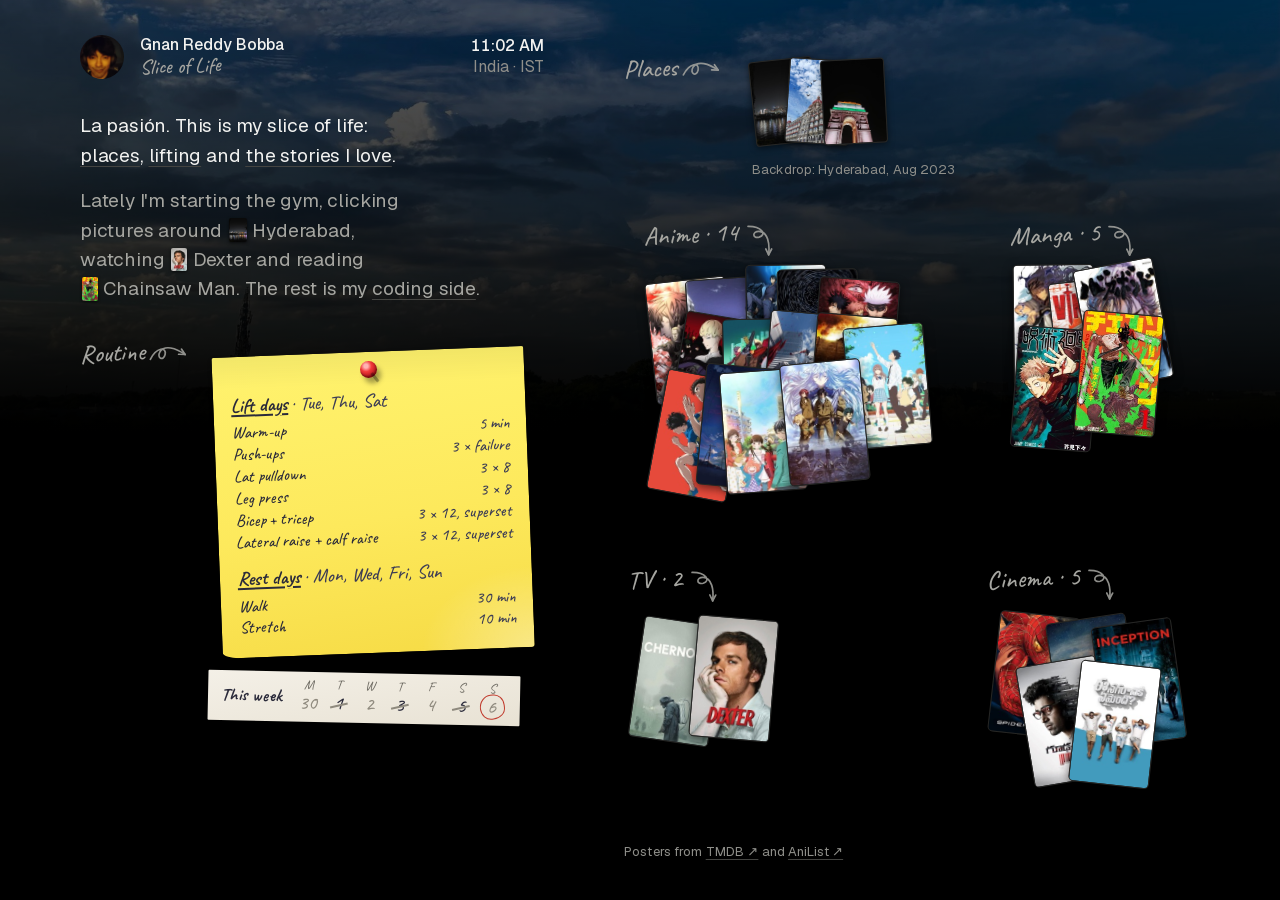
==== commit 54093f89: "life: phone poster viewer, tap toggles, stronger backdrop, top button Co-Authored-By: Claude Opus 5." ====
--- a/life/index.html
+++ b/life/index.html
@@ -84,9 +84,9 @@
         </div>
       </section>
     </div>
-    <!-- the footer, on phones and tablets (on wide screens it's all on one screen): back to the top, or back home -->
+    <!-- the footer, on phones and tablets (on wide screens it's all on one screen): back home -->
     <footer class="foot">
-      <p class="back"><a href="#top">↑ Top</a><span class="muted"> · </span><a href="../">← Coding side</a></p>
+      <p class="back"><a href="../">← Coding side</a></p>
     </footer>
     </div>
 
@@ -115,5 +115,12 @@
     </div>
     </div>
   </main>
+  <!-- phones and tablets: back to the top, from the bottom right corner once you've scrolled down -->
+  <a href="#top" class="totop" id="totop" aria-label="Back to top"><svg viewBox="0 0 24 24" aria-hidden="true"><path d="M12 19V5M5 12l7-7 7 7"/></svg></a>
+  <!-- phones and tablets: a tap on a pile opens its posters here, one at a time (life.js) -->
+  <div class="viewer" id="viewer" role="dialog" aria-modal="true" aria-label="Posters: swipe for more, tap to close" tabindex="-1" hidden>
+    <div class="v-track" id="v-track"></div>
+    <p class="v-count sm" id="v-count"></p>
+  </div>
 </body>
 </html>
--- a/life/life.css
+++ b/life/life.css
@@ -9,10 +9,14 @@
 /* the backdrop: a wide photo behind the top of the page, dimmed, fading into black behind the header and intro.
    the page itself sits exactly where it would without it. --banner is how far down it reaches */
 :root { --banner: clamp(16rem, 48vh, 28rem); }
-@media (max-width: 560px) { :root { --banner: clamp(13rem, 38vh, 18rem); } }
+@media (max-width: 560px) { :root { --banner: clamp(18rem, 52vh, 26rem); } }
 .banner { position: absolute; top: 0; left: 0; right: 0; height: var(--banner); overflow: hidden; pointer-events: none; }
 .banner img { display: block; width: 100%; height: 100%; object-fit: cover; object-position: center 70%; opacity: 0.42; }   /* dim enough for the text on top to stay easy to read */
 .banner::after { content: ""; position: absolute; inset: 0; background: linear-gradient(to bottom, rgba(0, 0, 0, 0.1), rgba(0, 0, 0, 0.55) 55%, var(--bg)); }
+@media (max-width: 560px) {   /* phones: a narrow slice of a wide photo, so it's shown taller and less dimmed, or it reads as murk */
+  .banner img { opacity: 0.6; object-position: center 60%; }
+  .banner::after { background: linear-gradient(to bottom, rgba(0, 0, 0, 0.05), rgba(0, 0, 0, 0.4) 55%, var(--bg)); }
+}
 main.life { position: relative; }
 /* the intro's links glide down to their sections, which stop a little short of the top edge */
 @media (prefers-reduced-motion: no-preference) { html { scroll-behavior: smooth; } }
@@ -197,12 +201,43 @@
 /* the footer: the link home, last thing on the page (phones and tablets only: there the page is long) */
 .foot { margin-top: calc(var(--u) * 2); }
 
+/* the poster viewer (touch screens): a tap on a pile opens its posters one at a time, big, with the name and status under
+   each; swipe sideways for the others (each snaps into place), tap anywhere to close */
+.viewer { position: fixed; inset: 0; z-index: 200; display: flex; flex-direction: column; justify-content: center; background: rgba(0, 0, 0, 0.88); -webkit-backdrop-filter: blur(8px); backdrop-filter: blur(8px); opacity: 0; transition: opacity 0.2s; }
+.viewer.open { opacity: 1; }
+.viewer:focus { outline: none; }
+.viewing, .viewing body { overflow: hidden; }   /* the page stays put underneath */
+.v-track { display: flex; overflow-x: auto; scroll-snap-type: x mandatory; scroll-behavior: auto; overscroll-behavior: contain; scrollbar-width: none; }
+.v-track::-webkit-scrollbar { display: none; }
+.v-slide { flex: 0 0 100%; margin: 0; padding: 0 var(--u); scroll-snap-align: center; display: flex; flex-direction: column; align-items: center; gap: var(--u); }
+.v-slide img {
+  width: min(62vw, 15rem); aspect-ratio: 2 / 3; object-fit: cover; border-radius: 8px; border: 1px solid var(--obj-line);
+  background: var(--l0) center / cover no-repeat;   /* the small poster shows through until the big one has loaded */
+  box-shadow: 0 20px 50px rgba(0, 0, 0, 0.8); transform: scale(0.94); transition: transform 0.3s cubic-bezier(0.2, 0.7, 0.2, 1);
+}
+.viewer.open .v-slide img { transform: none; }   /* it pops up as the viewer opens */
+.v-slide figcaption { text-align: center; line-height: 1.6; color: var(--muted); }
+.v-slide figcaption b { font-weight: 500; color: var(--text); }
+.v-slide figcaption .live { color: var(--l4); }
+.v-count { margin: calc(var(--u) * 1.5) 0 0; text-align: center; color: var(--faint); }
+
+/* the top button (phones and tablets): a small tile in the bottom right corner, there once you're a screen down */
+.totop {
+  position: fixed; right: calc(var(--u) + env(safe-area-inset-right)); bottom: calc(var(--u) + env(safe-area-inset-bottom)); z-index: 150;
+  display: grid; place-items: center; width: var(--obj-h); height: var(--obj-h); border-radius: var(--obj-r);
+  background: var(--obj-bg); border: 1px solid var(--obj-line); color: var(--text);
+  opacity: 0; transform: translateY(6px); pointer-events: none; transition: opacity 0.2s, transform 0.2s;
+}
+.totop.show { opacity: 1; transform: none; pointer-events: auto; }
+.totop svg { width: 1rem; height: 1rem; fill: none; stroke: currentColor; stroke-width: 2; stroke-linecap: round; stroke-linejoin: round; }
+
 /* wide screens: the whole page on one screen, like the home page, centred top to bottom. left: who, the routine and the
    way home; right: places, then favourites. (a screen too short for it all just scrolls) */
 @media (min-width: 1100px) {
   main.life { grid-template-columns: 29rem 1fr; align-content: center; padding-top: calc(var(--u) * 2); padding-bottom: calc(var(--u) * 2); }   /* the left a little wider than home's, so the piles on the right sit closer together */
   main.life > .col-a, main.life > .col-b { display: flex; flex-direction: column; }
-  main.life > .col-a > .foot { display: none; }   /* all on one screen, the intro's "coding side" is always in view */
+  main.life > .col-a > .foot { display: none; }
+  .totop { display: none; }   /* all on one screen, the intro's "coding side" is always in view */
   main.life > .col-a > .blocks { margin-top: var(--u); }
   .routine .pinned { width: 19.5rem; }   /* a touch wider than its column, into the gap, so no line of the plan wraps */
   main.life > .col-b > .media { margin-top: 0; }
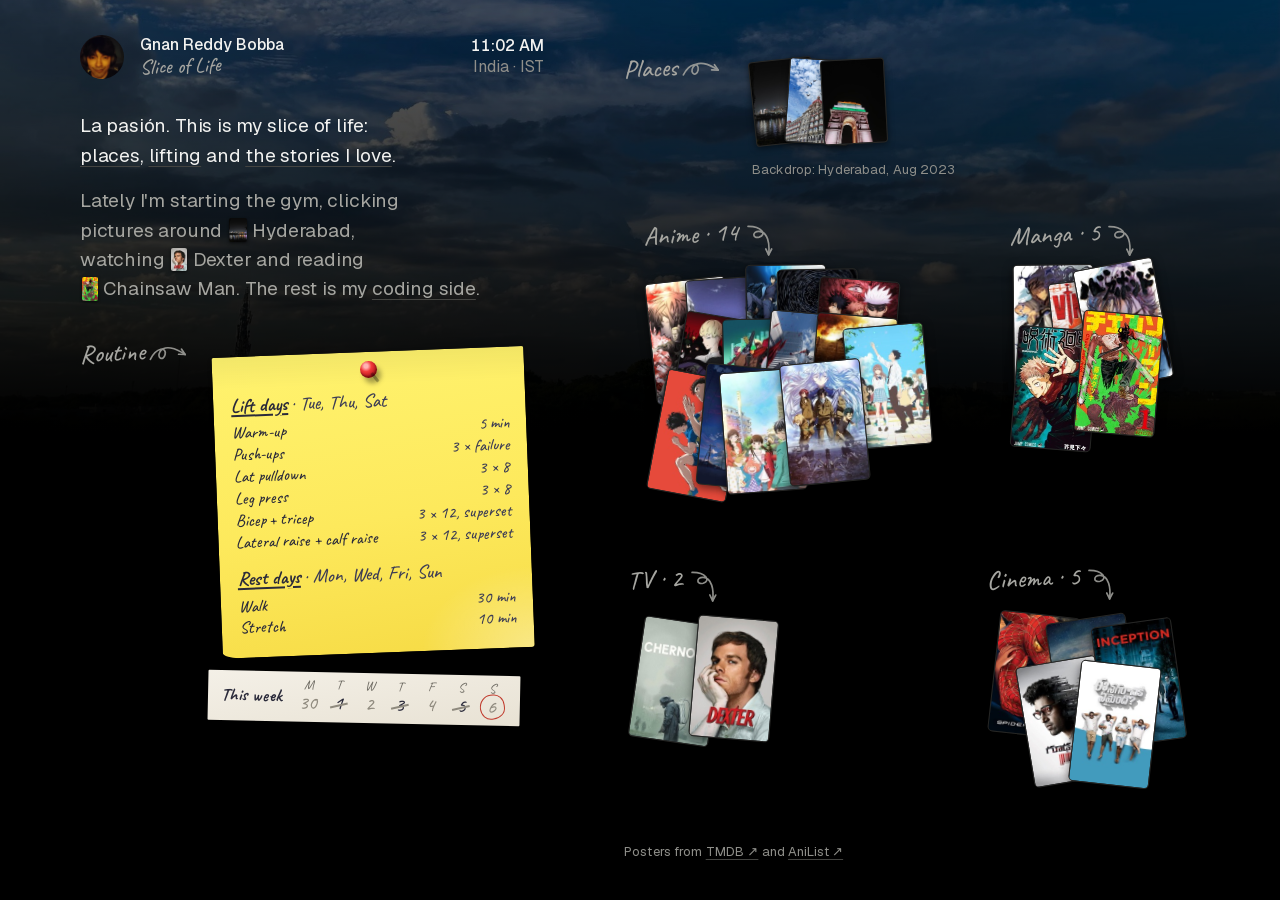
==== commit d8519a3f: "life: viewer shows its neighbours, lighter phone backdrop, bigger place photos Co-Authored-By: Claud" ====
--- a/life/index.html
+++ b/life/index.html
@@ -28,7 +28,8 @@
   <!-- everything after the first paragraph is drawn from data.json by life.js; it and the backdrop photo start downloading now,
        alongside the styles -->
   <link rel="preload" href="data.json" as="fetch" crossorigin>
-  <link rel="preload" href="photos/hyderabad-banner.jpg" as="image">
+  <link rel="preload" href="photos/hyderabad-banner-1000.jpg" as="image" media="(max-width: 560px)">
+  <link rel="preload" href="photos/hyderabad-banner.jpg" as="image" media="(min-width: 561px)">
   <!-- with javascript: the page stays hidden until life.js has drawn it, then fades in once, whole (or after 2.5s, whichever comes first) -->
   <script>document.documentElement.classList.add("loading"); setTimeout(function () { document.documentElement.classList.remove("loading"); }, 2500);</script>
   <noscript><style>.needs-js { display: none; }</style></noscript>
@@ -36,7 +37,11 @@
 <body>
   <!-- the backdrop: one wide photo behind the top of the page, dimmed and fading into black; the page sits where it would without it.
        its place and month are credited under Places ("cover" in data.json: keep the two in sync) -->
-  <div class="banner" aria-hidden="true"><img src="photos/hyderabad-banner.jpg" alt="" width="2000" height="1125" fetchpriority="high"></div>
+  <div class="banner" aria-hidden="true"><picture>
+    <!-- phones show a narrow, dimmed slice of it: a 1000px copy is plenty there, and a third of the download -->
+    <source media="(max-width: 560px)" srcset="photos/hyderabad-banner-1000.jpg">
+    <img src="photos/hyderabad-banner.jpg" alt="" width="2000" height="1125" fetchpriority="high">
+  </picture></div>
   <main class="life">
     <!-- wide screens: everything on one screen, no scrolling. left: who, the routine; right: places, favourites.
          phones: one column, regrouped by topic (see life.css) -->
--- a/life/life.css
+++ b/life/life.css
@@ -11,6 +11,7 @@
 :root { --banner: clamp(16rem, 48vh, 28rem); }
 @media (max-width: 560px) { :root { --banner: clamp(18rem, 52vh, 26rem); } }
 .banner { position: absolute; top: 0; left: 0; right: 0; height: var(--banner); overflow: hidden; pointer-events: none; }
+.banner picture { display: contents; }
 .banner img { display: block; width: 100%; height: 100%; object-fit: cover; object-position: center 70%; opacity: 0.42; }   /* dim enough for the text on top to stay easy to read */
 .banner::after { content: ""; position: absolute; inset: 0; background: linear-gradient(to bottom, rgba(0, 0, 0, 0.1), rgba(0, 0, 0, 0.55) 55%, var(--bg)); }
 @media (max-width: 560px) {   /* phones: a narrow slice of a wide photo, so it's shown taller and less dimmed, or it reads as murk */
@@ -196,7 +197,8 @@
 .favs .cap:last-child { margin-top: var(--u); }
 /* each pile's handwritten name: the same as the section labels below (favourites has no label of its own) */
 .pile-k { margin: 0 0 calc(var(--u) * 0.25); }
-@media (max-width: 560px) { .pc { --cw: 4.25rem; } .desk { gap: calc(var(--u) * 1.5) var(--u); } }   /* phones: smaller posters; small piles share a line */
+@media (max-width: 560px) { .pc { --cw: 4.25rem; } .desk { gap: calc(var(--u) * 1.5) var(--u); } }
+@media (max-width: 560px) { .fanrow .fan > * { width: 5.5rem; } }   /* phones: the place photos (laid out straight here) a good deal bigger */   /* phones: smaller posters; small piles share a line */
 
 /* the footer: the link home, last thing on the page (phones and tablets only: there the page is long) */
 .foot { margin-top: calc(var(--u) * 2); }
@@ -207,9 +209,16 @@
 .viewer.open { opacity: 1; }
 .viewer:focus { outline: none; }
 .viewing, .viewing body { overflow: hidden; }   /* the page stays put underneath */
-.v-track { display: flex; overflow-x: auto; scroll-snap-type: x mandatory; scroll-behavior: auto; overscroll-behavior: contain; scrollbar-width: none; }
+.v-track { display: flex; overflow-x: auto; scroll-snap-type: x mandatory; scroll-behavior: auto; overscroll-behavior: contain; scrollbar-width: none; padding: 0 14%; }   /* the padding lets the first and last centre */
 .v-track::-webkit-scrollbar { display: none; }
-.v-slide { flex: 0 0 100%; margin: 0; padding: 0 var(--u); scroll-snap-align: center; display: flex; flex-direction: column; align-items: center; gap: var(--u); }
+/* each poster takes a little under three quarters of the width, so the ones either side peek in at the edges, dimmed and
+   smaller: there's more to swipe to. a tap on one of those brings it to the middle */
+.v-slide {
+  flex: 0 0 72%; margin: 0; scroll-snap-align: center; display: flex; flex-direction: column; align-items: center; gap: var(--u);
+  opacity: 0.35; transform: scale(0.9); transition: opacity 0.25s, transform 0.3s cubic-bezier(0.2, 0.7, 0.2, 1);
+}
+.v-slide.cur { opacity: 1; transform: none; }
+.v-slide:not(.cur) figcaption { visibility: hidden; }
 .v-slide img {
   width: min(62vw, 15rem); aspect-ratio: 2 / 3; object-fit: cover; border-radius: 8px; border: 1px solid var(--obj-line);
   background: var(--l0) center / cover no-repeat;   /* the small poster shows through until the big one has loaded */
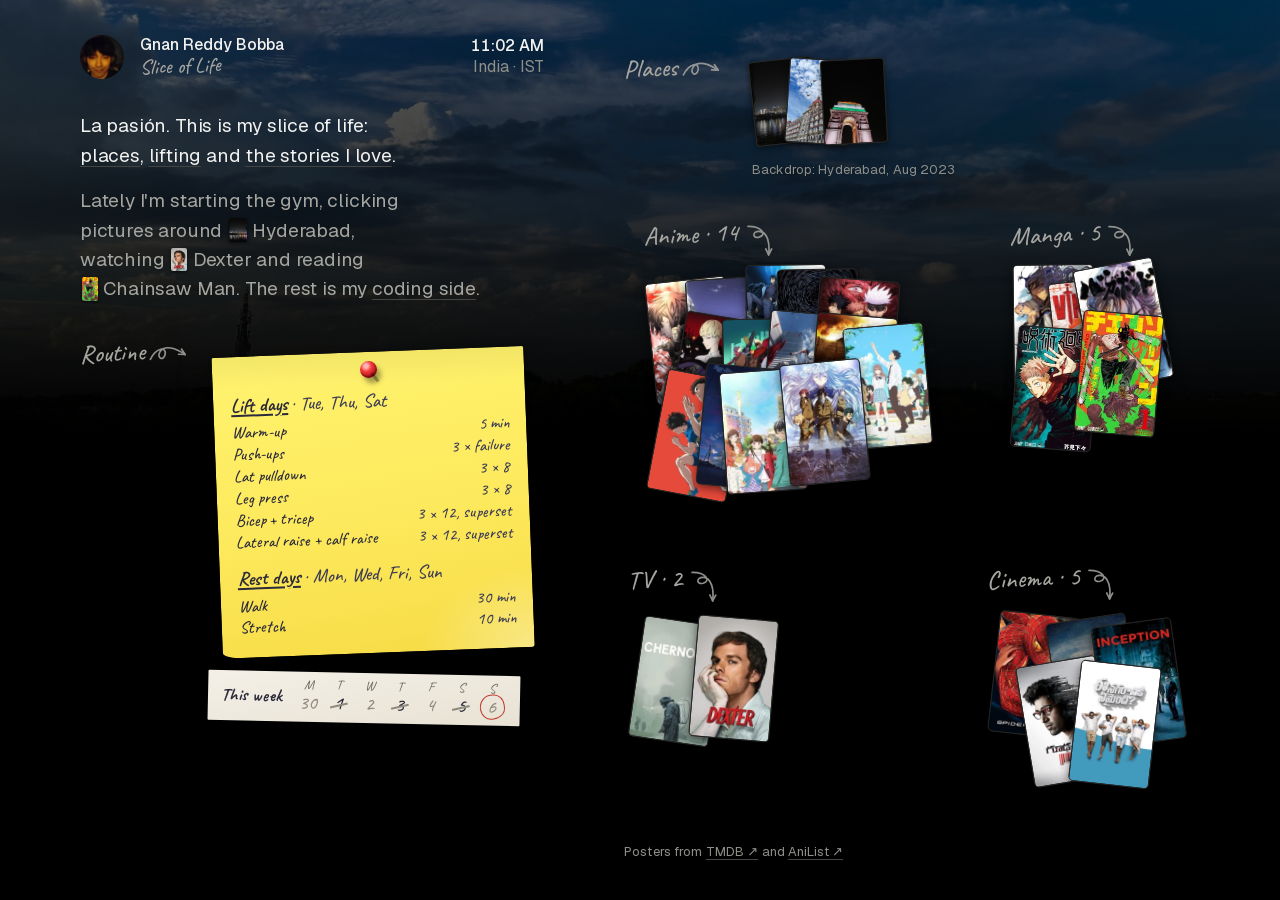
==== commit 3f4632c2: "site: cross-fade between home and slice of life, the header held steady Co-Authored-By: Claude Opus " ====
--- a/life/index.html
+++ b/life/index.html
@@ -30,7 +30,7 @@
   <link rel="preload" href="data.json" as="fetch" crossorigin>
   <link rel="preload" href="photos/hyderabad-banner-1000.jpg" as="image" media="(max-width: 560px)">
   <link rel="preload" href="photos/hyderabad-banner.jpg" as="image" media="(min-width: 561px)">
-  <!-- with javascript: the page stays hidden until life.js has drawn it, then fades in once, whole (or after 2.5s, whichever comes first) -->
+  <!-- with javascript: all but the header stays hidden until life.js has drawn it, then fades in once (or after 2.5s, whichever comes first) -->
   <script>document.documentElement.classList.add("loading"); setTimeout(function () { document.documentElement.classList.remove("loading"); }, 2500);</script>
   <noscript><style>.needs-js { display: none; }</style></noscript>
 </head>
--- a/site.css
+++ b/site.css
@@ -30,6 +30,15 @@
 main { width: min(var(--col), 100% - 2 * var(--u)); margin: 0 auto; padding: calc(var(--u) * 5) 0 calc(var(--u) * 3); }
 
 /* who: photo, name, role. nothing else */
+/* moving between the pages (home, slice of life, and back): the browser cross-fades them, and the header (photo, name,
+   clock), which sits in the same place on each, holds steady through it, so it reads as one site. no script; browsers
+   without it just load the page as usual, and it's off for anyone who's asked for less motion */
+@media (prefers-reduced-motion: no-preference) { @view-transition { navigation: auto; } }
+.head img { view-transition-name: me-photo; }
+.head h1 { view-transition-name: me-name; }
+.head .here { view-transition-name: me-clock; }
+::view-transition-old(root), ::view-transition-new(root) { animation-duration: 0.3s; }
+
 .head { display: flex; align-items: center; gap: var(--u); }
 .head img { width: 2.75rem; height: 2.75rem; border-radius: 50%; object-fit: cover; }
 .head h1 { font-size: 1rem; font-weight: 500; line-height: 1.3; }
--- a/life/life.css
+++ b/life/life.css
@@ -26,10 +26,10 @@
 main.life { padding-top: min((100% - min(var(--col), 100% - 2 * var(--u))) / 2, var(--u) * 5); padding-bottom: min((100% - min(var(--col), 100% - 2 * var(--u))) / 2, var(--u) * 5); }
 @media (max-width: 560px) { main.life { padding-top: calc(var(--u) * 2); padding-bottom: calc(var(--u) * 2); } }   /* phones: the side gap alone is tight under the notch */
 
-/* loading (set in the page's head): hidden until life.js has drawn everything, then one fade-in */
-.loading main { visibility: hidden; }
-main.life { animation: in 0.4s ease both; }
-.loading main.life { animation: none; }
+/* loading (set in the page's head): all but the header hidden until life.js has drawn everything, then one fade-in */
+.loading .intro, .loading .needs-js, .loading .foot { visibility: hidden; }   /* the header shows at once: it carries over from the home page */
+.life .intro, .life .needs-js, .life .foot { animation: in 0.4s ease both; }
+.loading .intro, .loading .needs-js, .loading .foot { animation: none; }
 @keyframes in { from { opacity: 0; } to { opacity: 1; } }
 
 .fanrow .fan > * { width: 4rem; aspect-ratio: 3 / 4; }   /* bigger than the posters; 3:4 like the photos, so nothing is cropped */
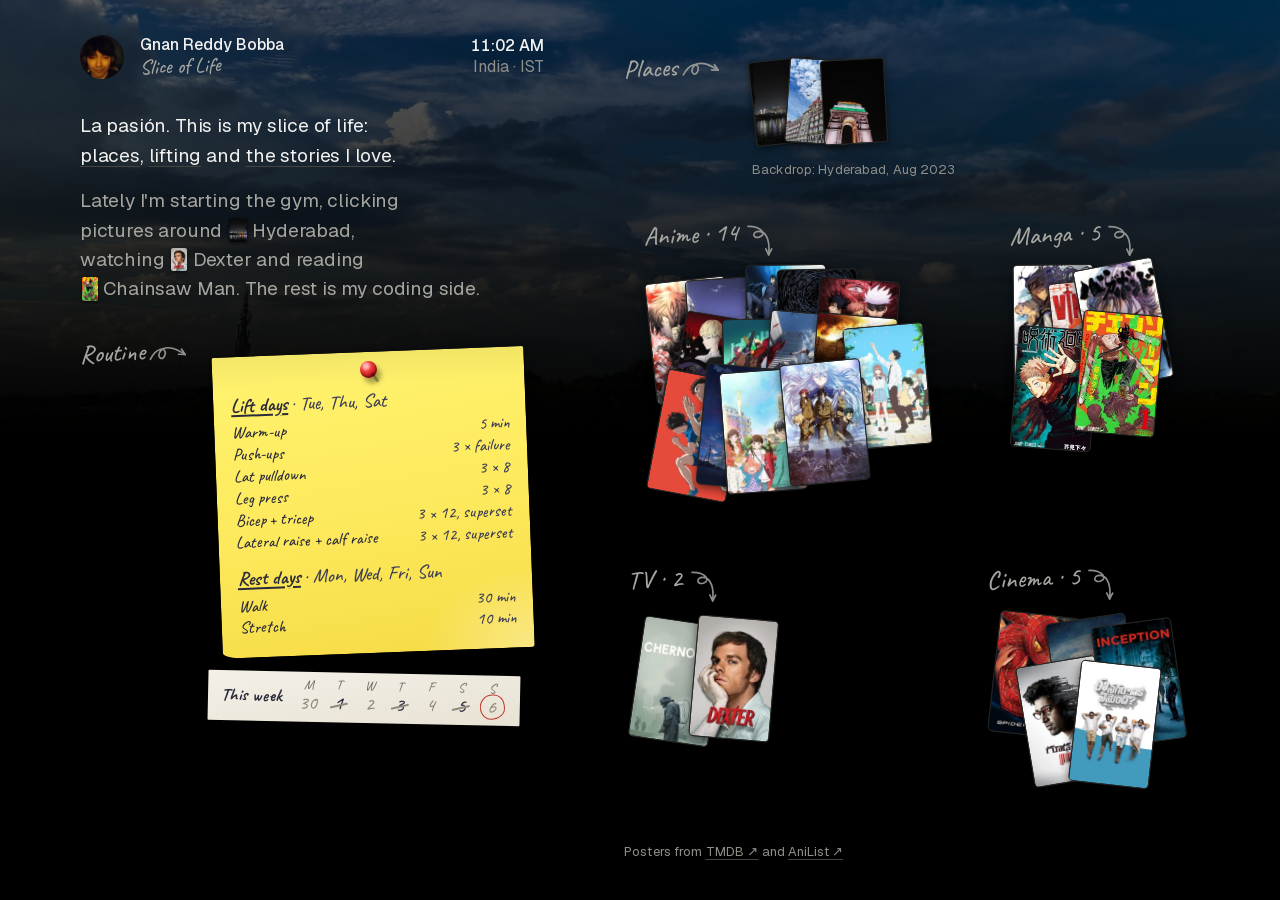
==== commit 966accef: "life: drop the footer link; "coding side" draws its underline in on hover Co-Authored-By: Claude Opu" ====
--- a/life/index.html
+++ b/life/index.html
@@ -62,7 +62,7 @@
       <!-- each thing named here links down to its section -->
       <p>La pasión. This is my slice of life: <a href="#places">places</a>, <a href="#routine">lifting</a> and <a href="#favourites">the stories I love</a>.</p>
       <!-- "lately" comes from data.json; without javascript this line still leads back home -->
-      <p class="muted"><span id="lately"></span>The rest is my <a href="../">coding side</a>.</p>
+      <p class="muted"><span id="lately"></span>The rest is my <a class="line" href="../">coding side</a>.</p>
     </div>
 
     <div class="blocks">
@@ -89,10 +89,6 @@
         </div>
       </section>
     </div>
-    <!-- the footer, on phones and tablets (on wide screens it's all on one screen): back home -->
-    <footer class="foot">
-      <p class="back"><a href="../">← Coding side</a></p>
-    </footer>
     </div>
 
     <div class="col-b">
--- a/site.css
+++ b/site.css
@@ -1,6 +1,8 @@
 /* site.css: the whole site's look: the home page, the 404 page and the slice of life page (life/life.css adds only that page's own pieces).
    one column on phones, two side by side on wide screens; the writing does the work, the activity graph is the one featured element. */
 @font-face { font-family: "Geist"; src: url("fonts/geist.woff2") format("woff2"); font-weight: 400 600; font-display: swap; }
+/* the handwriting from slice of life (Caveat, OFL): only the link to that page uses it here, so it loads on its own after the page, no preload */
+@font-face { font-family: "Caveat"; src: url("fonts/caveat.woff2") format("woff2"); font-weight: 400 700; font-display: swap; }
 
 :root {
   --bg: #000; --text: #f2f2f0; --muted: #8f8f8a; --soft: #a6a6a1; --faint: #5c5c58; --line: #1c1c1a;
@@ -14,13 +16,18 @@
   --gutter: 7rem;            /* the label column */
   --col: 36rem;
   /* objects (tiles, button): one surface, one border, one corner, one height */
-  --obj-bg: #0e0e0d; --obj-line: #262624; --obj-hover: #181816; --obj-r: 10px; --obj-h: 2.25rem;
+  --obj-bg: #151514; --obj-line: #262624; --obj-r: 10px; --obj-h: 2.25rem;
+  --obj-on: #e4e4e0;         /* a tile that's picked, selected, hovered or pressed: a soft off-white, not a glare */
+  --t: 0.15s;                /* colour changes: fills, borders, edges, text, logos */
+  --t-fade: 0.2s;            /* things fading in or out: dimmed projects, tooltips, difficulty colours */
+  --obj-hi: inset 0 1px 0 rgba(242, 242, 240, 0.12), inset 0 -1px 0 rgba(0, 0, 0, 0.5);   /* a faint light along each tile's top edge, like light from above */
+  --obj-hi-lit: inset 0 1px 0 #fff, inset 0 -2px 0 rgba(0, 0, 0, 0.18);   /* the same light on a white tile: a brighter top edge and a faint shade along the bottom */
   color-scheme: dark;
 }
 * { margin: 0; padding: 0; box-sizing: border-box; }
 html { background: var(--bg); -webkit-text-size-adjust: 100%; }
 body { font-family: var(--sans); color: var(--text); font-size: 1rem; line-height: var(--line-h); -webkit-font-smoothing: antialiased; }
-a { color: inherit; text-decoration: underline; text-decoration-color: #444441; text-underline-offset: 0.2em; text-decoration-thickness: 1px; transition: text-decoration-color 0.15s, color 0.15s; }
+a { color: inherit; text-decoration: underline; text-decoration-color: #444441; text-underline-offset: 0.2em; text-decoration-thickness: 1px; transition: text-decoration-color var(--t), color var(--t); }
 a:hover { text-decoration-color: var(--text); }
 :focus-visible { outline: 1px solid var(--text); outline-offset: 3px; border-radius: 2px; }
 .sm { font-size: 0.8125rem; letter-spacing: var(--track-sm); font-variant-numeric: tabular-nums; }   /* small text: labels, dates, captions */
@@ -70,32 +77,121 @@
 [data-t="git"] { --icon: url(icons/git.svg); --brand: #F05032; }
 [data-t="github"] { --icon: url(icons/github.svg); --brand: #F2F2F0; }   /* github's official near-black, shown white on the dark page */
 
-/* stack: each tool's official logo in full colour, its name under it.
-   single-colour logos are drawn from simple-icons in their brand colour; python and postgresql use their multi-colour originals (devicon) */
-.tools { display: grid; grid-template-columns: repeat(3, 1fr); gap: var(--u) calc(var(--u) * 0.5); }
-.tool { display: flex; flex-direction: column; align-items: flex-start; gap: calc(var(--u) * 0.5); }
+/* phones draw a grey box on whatever is tapped; tiles, chips and links here show their own pressed state instead */
+a, button, .hand { -webkit-tap-highlight-color: transparent; }
+
+/* every tile on the page gets the same top-edge highlight, so they read as one family of slightly raised keys */
+.hand a, .btn, .tool, .proj .uses .u, .tab { box-shadow: var(--obj-hi); }
+/* white tiles (picked or selected; hovered or pressed further down) keep the same raised look */
+.tool.pick[aria-pressed="true"], .tab[aria-pressed="true"], .proj .uses .u.on { box-shadow: var(--obj-hi-lit); }
+@media (hover: hover) {
+  .hand a:hover, .hand a:focus-visible, .btn:hover, .btn:focus-visible, .tool.pick:hover, .tab:hover { box-shadow: var(--obj-hi-lit); }
+}
+@media (hover: none) {
+  .hand a[data-n]:active, .btn:active { box-shadow: var(--obj-hi-lit); }
+}
+
+/* stack: each tool is a chip like the resume button: a small official logo and its name inside one tile.
+   single-colour logos are drawn from simple-icons in their brand colour; python and postgresql use their multi-colour originals (devicon).
+   the six you can pick come first; git, github and vs code follow and don't respond to hover */
+.tools { display: flex; flex-wrap: wrap; gap: calc(var(--u) * 0.5); }
+.tool {
+  display: inline-flex; align-items: center; gap: var(--i-gap); height: var(--obj-h); padding: 0 0.75rem;
+  border-radius: var(--obj-r); background: var(--obj-bg); border: 1px solid var(--obj-line);
+  transition: background var(--t), border-color var(--t), color var(--t), box-shadow var(--t);
+}
+.tool .tile { display: grid; place-items: center; width: 0.875rem; height: 0.875rem; flex: none; }
 .tool .logo {
-  width: 1.5rem; height: 1.5rem; background: var(--brand);
-  -webkit-mask: var(--icon) left center / contain no-repeat; mask: var(--icon) left center / contain no-repeat;
-}
-.tool img { width: 1.5rem; height: 1.5rem; object-fit: contain; object-position: left center; }
-.tool .nm { font-size: 0.8125rem; letter-spacing: var(--track-sm); color: var(--muted); line-height: 1.3; transition: color 0.15s; }
-.tool.pick:hover .nm { color: var(--text); }   /* only the tools you can pick respond to hover */
-
-/* picking a tool: the build tools are buttons. no box: the picked tool stays bright and every other tool dims,
-   the same way the projects that don't use it dim */
-.tool.pick { background: none; border: 0; padding: 0; font: inherit; color: inherit; text-align: left; cursor: pointer; }
-.tool.pick:focus-visible { outline-offset: 4px; }
-.tool { transition: opacity 0.2s; }
-.tools.picking .tool:not([aria-pressed="true"]) { opacity: 0.3; }
-.tool.pick[aria-pressed="true"] .nm { color: var(--text); }
-.proj { transition: opacity 0.2s; }
-.proj.dim { opacity: 0.3; }
+  width: 100%; height: 100%; background: var(--brand); transition: background var(--t);
+  -webkit-mask: var(--icon) center / contain no-repeat; mask: var(--icon) center / contain no-repeat;
+}
+.tool img { width: 100%; height: 100%; object-fit: contain; }
+.tool .nm { font-size: 0.8125rem; letter-spacing: var(--track-sm); color: var(--text); white-space: nowrap; transition: color var(--t); }
+
+/* "slice of life" written in that page's hand: same colour and underline as any link, only the letters change.
+   handwriting runs small, so it's set larger to sit evenly in the line */
+a.script { font-family: "Caveat", "Bradley Hand", "Segoe Print", cursive; font-size: 1.3em; font-weight: 500; letter-spacing: 0; line-height: 1; }
+/* and underlined by hand: a slightly wobbly pen stroke instead of the straight underline, in the link's usual colours */
+a.script { position: relative; text-decoration: none; }
+a.script::after {
+  content: ""; position: absolute; left: -0.05em; right: -0.05em; bottom: -0.12em; height: 0.28em;
+  background: #444441; transition: background var(--t); pointer-events: none;
+  -webkit-mask: url("data:image/svg+xml,%3Csvg xmlns='http://www.w3.org/2000/svg' viewBox='0 0 120 10' preserveAspectRatio='none'%3E%3Cpath d='M2 6.5 C 18 4.5, 34 7.5, 52 5.8 S 86 4.2, 100 5.6 S 114 6.4, 118 4.8' fill='none' stroke='%23000' stroke-width='1.8' stroke-linecap='round'/%3E%3C/svg%3E") center / 100% 100% no-repeat; mask: url("data:image/svg+xml,%3Csvg xmlns='http://www.w3.org/2000/svg' viewBox='0 0 120 10' preserveAspectRatio='none'%3E%3Cpath d='M2 6.5 C 18 4.5, 34 7.5, 52 5.8 S 86 4.2, 100 5.6 S 114 6.4, 118 4.8' fill='none' stroke='%23000' stroke-width='1.8' stroke-linecap='round'/%3E%3C/svg%3E") center / 100% 100% no-repeat;
+}
+/* with a mouse there's no underline at rest: on hover the pen draws it in, left to right, and moving away it fades.
+   phones can't hover, so there the drawn underline simply stays (the grey one above) */
+@media (hover: hover) { a.script::after { display: none; } }
+a.script::before {
+  content: ""; position: absolute; left: -0.05em; right: -0.05em; bottom: -0.12em; height: 0.28em;
+  background: var(--text); opacity: 0; pointer-events: none;   /* only the words count for hover, never the stroke under them */
+  -webkit-mask: url("data:image/svg+xml,%3Csvg xmlns='http://www.w3.org/2000/svg' viewBox='0 0 120 10' preserveAspectRatio='none'%3E%3Cpath d='M2 6.5 C 18 4.5, 34 7.5, 52 5.8 S 86 4.2, 100 5.6 S 114 6.4, 118 4.8' fill='none' stroke='%23000' stroke-width='1.8' stroke-linecap='round'/%3E%3C/svg%3E") center / 100% 100% no-repeat; mask: url("data:image/svg+xml,%3Csvg xmlns='http://www.w3.org/2000/svg' viewBox='0 0 120 10' preserveAspectRatio='none'%3E%3Cpath d='M2 6.5 C 18 4.5, 34 7.5, 52 5.8 S 86 4.2, 100 5.6 S 114 6.4, 118 4.8' fill='none' stroke='%23000' stroke-width='1.8' stroke-linecap='round'/%3E%3C/svg%3E") center / 100% 100% no-repeat;
+  transition: opacity var(--t);   /* moving away, the stroke fades */
+}
+@media (hover: hover) {   /* only with a mouse: phones treat a tap as a hover that lingers, so there the static underline just stays */
+  a.script:hover::before, a.script:focus-visible::before {
+    opacity: 1; transition: none;
+    animation: pen 0.5s cubic-bezier(0.65, 0, 0.35, 1) both;   /* restarts from nothing on every hover; like a hand: a gentle start, quick through the middle, easing off */
+  }
+}
+@keyframes pen { from { clip-path: inset(0 100% 0 0); } to { clip-path: inset(0 0 0 0); } }
+
+/* "coding side" on the slice of life page, the mirror of "Slice of Life" here: the same pen drawing in on hover, but a
+   straight line, in ordinary type. with a mouse there's no underline at rest: hovering draws it in, left to right, and
+   moving away it fades. phones can't hover, so there the grey underline simply stays */
+a.line { position: relative; text-decoration: none; white-space: nowrap; }
+a.line::after, a.line::before { content: ""; position: absolute; left: 0; right: 0; bottom: -0.08em; height: 1px; pointer-events: none; }
+a.line::after { background: #444441; }
+a.line::before { z-index: 1; background: var(--text); opacity: 0; transition: opacity var(--t); }
+@media (hover: hover) {
+  a.line::after { display: none; }
+  a.line:hover::before, a.line:focus-visible::before { opacity: 1; transition: none; animation: pen 0.5s cubic-bezier(0.65, 0, 0.35, 1) both; }
+}
+
+/* picking a tool: the chip turns white like a lifted contact tile, its name goes black;
+   the projects that don't use it dim. kafka's mark goes to its official near-black on the white chip */
+.tool.pick { font: inherit; color: inherit; cursor: pointer; }
+.tool.pick:focus-visible { outline-offset: 3px; }
+.tool.pick[aria-pressed="true"] { background: var(--obj-on); border-color: var(--obj-on); }
+.tool.pick[aria-pressed="true"] .nm { color: #000; }
+.tool.pick[aria-pressed="true"][data-t="apachekafka"] .logo { background: #231F20; }
+@media (hover: hover) {   /* hover only where there's a mouse, so a tap doesn't leave a chip looking picked */
+  .tool.pick:hover { background: var(--obj-on); border-color: var(--obj-on); }
+  .tool.pick:hover .nm { color: #000; }
+  .tool.pick:hover[data-t="apachekafka"] .logo { background: #231F20; }
+}
+/* "All projects ↗" closes the projects section: on wide screens at the foot of the gutter, level with the last project
+   (no extra height); in one column, its own line after the list */
+.pall { justify-self: start; margin-top: var(--u); color: var(--muted); text-decoration: none; transition: color var(--t); }
+.pall:hover { color: var(--text); }
+@media (min-width: 561px) {
+  #plabel { grid-column: 1; grid-row: 1; }
+  #plabel + div { grid-column: 2; grid-row: 1; }
+  .pall { grid-column: 1; grid-row: 1; align-self: end; margin-top: 0; line-height: var(--line-h); }
+}
+
+/* the projects heading names the picked tools: "Projects · Go, Docker" on phones; on wide screens, under "Projects" in the gutter */
+.ph .for { color: var(--text); }
+.ph .for:not(:empty)::before { content: " · "; color: var(--muted); }
+@media (min-width: 1100px) {
+  .ph .for { display: block; }
+  .ph .for:not(:empty)::before { content: none; }
+}
+.proj { transition: opacity var(--t-fade); }
+.proj.dim { opacity: 0.3; pointer-events: none; }   /* a dimmed project can't be opened: a tap on it just clears the pick, like a tap anywhere */
+.proj .uses .u.on { background: var(--obj-on); border-color: var(--obj-on); }
 .proj .uses .u.on i { background: var(--brand); }
 .proj .uses .u.on.full i { opacity: 0; }
 .proj .uses .u.on img { opacity: 1; }
+.proj .uses .u.on[data-t="apachekafka"] i { background: #231F20; }
 /* the line under the stack: a hint until a tool is picked, then where that tool is used */
 .used { grid-column: -2 / -1; color: var(--muted); margin-top: var(--u); }   /* under the logos, not in the label gutter */
+/* in one column the line becomes a link to the projects below: the same underline as any link */
+.usedgo {
+  background: none; border: 0; padding: 0; font: inherit; color: inherit; cursor: pointer; text-align: left;
+  text-decoration: underline; text-decoration-color: #444441; text-underline-offset: 0.2em; text-decoration-thickness: 1px;
+  transition: color var(--t), text-decoration-color var(--t);
+}
+.usedgo:hover, .usedgo:active { color: var(--text); text-decoration-color: var(--text); }
 
 /* projects: name, a dotted lead to the date, what it is underneath */
 .proj { display: block; text-decoration: none; }
@@ -106,20 +202,26 @@
 .proj .when { white-space: nowrap; color: var(--muted); }
 .proj .when.live { color: var(--l4); }
 .proj .desc { color: var(--soft); text-wrap: pretty; }
-/* the tools a project uses: small logos only, the name on hover */
-.proj .uses { display: flex; gap: calc(var(--u) * 0.5); margin-top: calc(var(--u) * 0.5); }
-/* grey at rest; hovering the project shows each tool's full official logo, like the stack */
-.proj .uses .u { position: relative; width: 0.875rem; height: 0.875rem; }
+/* the tools a project uses: small square tiles with just the logo (the stack names them; the name shows on hover).
+   grey at rest; hovering the project brings each logo to its official colours; picking a tool in the stack
+   turns that tool's tile white here too */
+.proj .uses { display: flex; flex-wrap: wrap; gap: calc(var(--u) * 0.5); margin-top: calc(var(--u) * 0.5); }
+.proj .uses .u {
+  display: grid; place-items: center; width: 1.375rem; height: 1.375rem;
+  border-radius: calc(var(--obj-r) * 0.6); background: var(--obj-bg); border: 1px solid var(--obj-line);
+  transition: background var(--t), border-color var(--t), box-shadow var(--t);
+}
+.proj .uses .ui { position: relative; width: 0.6875rem; height: 0.6875rem; flex: none; }
 .proj .uses i {
   display: block; width: 100%; height: 100%; background: var(--muted);
   -webkit-mask: var(--icon) center / contain no-repeat; mask: var(--icon) center / contain no-repeat;
-  transition: background 0.2s, opacity 0.2s;
-}
-.proj .uses img { position: absolute; inset: 0; width: 100%; height: 100%; object-fit: contain; opacity: 0; transition: opacity 0.2s; }
+  transition: background var(--t), opacity var(--t);
+}
+.proj .uses img { position: absolute; inset: 0; width: 100%; height: 100%; object-fit: contain; opacity: 0; transition: opacity var(--t); }
 .proj:hover .uses i { background: var(--brand); }
 .proj:hover .uses .full i { opacity: 0; }
 .proj:hover .uses img { opacity: 1; }
-.proj .arr { color: var(--faint); transition: color 0.15s, transform 0.15s; }
+.proj .arr { color: var(--faint); transition: color var(--t), transform var(--t); }
 a.proj:hover .name { text-decoration: underline; text-decoration-color: var(--muted); text-underline-offset: 0.2em; }
 a.proj:hover .arr { color: var(--text); transform: translate(1px, -1px); }
 
@@ -127,13 +229,24 @@
 /* the graph is the one block that spans the full width: label and switch on a row above it */
 .blk.fig { grid-template-columns: 1fr; }
 .blk.fig > .k { flex-direction: row; justify-content: space-between; align-items: center; margin-bottom: calc(var(--u) * 0.5); }
-.tabs { display: flex; gap: var(--u); }
-.tab { display: inline-flex; align-items: center; gap: var(--i-gap); background: none; border: 0; color: var(--muted); cursor: pointer; font: inherit; transition: color 0.15s; }
+/* the graph switch: two chips like the stack's. logos in their official colours; the selected one is white
+   (github's mark goes to its official near-black on white) */
+.tabs { display: flex; gap: calc(var(--u) * 0.5); }
+.tab {
+  display: inline-flex; align-items: center; gap: var(--i-gap); height: var(--obj-h); padding: 0 0.75rem;
+  border-radius: var(--obj-r); background: var(--obj-bg); border: 1px solid var(--obj-line); color: var(--text);
+  font: inherit; cursor: pointer; transition: background var(--t), border-color var(--t), color var(--t), box-shadow var(--t);
+}
 .tab svg { width: 0.875rem; height: 0.875rem; fill: currentColor; }
-.tab[aria-pressed="true"], .tab:hover { color: var(--text); }
-.tab[data-g="lc"][aria-pressed="true"] svg { color: #FFA116; }   /* selected: each service in its official colour (github's is white on dark) */
+.tab[data-g="lc"] svg { color: #FFA116; }
+.tab[aria-pressed="true"] { background: var(--obj-on); border-color: var(--obj-on); color: #000; }
+.tab[data-g="gh"][aria-pressed="true"] svg { color: #181717; }
+@media (hover: hover) {
+  .tab:hover { background: var(--obj-on); border-color: var(--obj-on); color: #000; }
+  .tab[data-g="gh"]:hover svg { color: #181717; }
+}
 /* leetcode's official difficulty colours, shown while you're on the graph block (muted at rest) */
-.cap .easy, .cap .med, .cap .hard { transition: color 0.2s; }
+.cap .easy, .cap .med, .cap .hard { transition: color var(--t-fade); }
 .fig:hover .cap .easy, .fig:focus-within .cap .easy { color: #1CBABA; }
 .fig:hover .cap .med, .fig:focus-within .cap .med { color: #FFB700; }
 .fig:hover .cap .hard, .fig:focus-within .cap .hard { color: #F63737; }
@@ -160,7 +273,7 @@
 .hand a {
   position: relative; display: grid; place-items: center; width: var(--obj-h); height: var(--obj-h); border-radius: var(--obj-r);
   background: var(--obj-bg); border: 1px solid var(--obj-line); color: var(--text);
-  transform: rotate(var(--r)); transition: transform 0.25s cubic-bezier(0.2, 0.7, 0.2, 1), margin 0.25s cubic-bezier(0.2, 0.7, 0.2, 1), background 0.15s;
+  transform: rotate(var(--r));   /* its transition is set once, below */
 }
 .hand a + a { margin-left: -0.5rem; }
 .hand a:nth-child(1) { --r: -3deg; } .hand a:nth-child(2) { --r: 2deg; }
@@ -168,11 +281,11 @@
 .hand:hover a, .hand:focus-within a { --r: 0deg; }
 .hand:hover a + a, .hand:focus-within a + a { margin-left: calc(var(--u) * 0.5); }
 /* the lifted tile turns white, like the resume button; github's mark goes to its official near-black on the light tile */
-.hand a:hover, .hand a:focus-visible { transform: translateY(-3px); z-index: 1; background: var(--text); border-color: var(--text); color: #181717; }
-/* the lifted tile shows its brand colour (github's official mark is white on dark, the resume has no brand) */
-.hand a { transition: transform 0.25s cubic-bezier(0.2, 0.7, 0.2, 1), margin 0.25s cubic-bezier(0.2, 0.7, 0.2, 1), background 0.15s, border-color 0.15s, color 0.15s; }
+.hand a:hover, .hand a:focus-visible { transform: translateY(-3px); z-index: 1; background: var(--obj-on); border-color: var(--obj-on); color: #181717; }
+/* the fan-out eases over 0.25s; fill, border, logo colour and edge light change together */
+.hand a { transition: transform 0.25s cubic-bezier(0.2, 0.7, 0.2, 1), margin 0.25s cubic-bezier(0.2, 0.7, 0.2, 1), background var(--t), border-color var(--t), color var(--t), box-shadow var(--t); }
 /* email and linkedin swap to their full official marks: gmail's four-colour M, linkedin's blue square with a white "in" */
-.hand svg { transition: opacity 0.15s; }
+.hand svg { transition: opacity var(--t); }
 .hand svg.full { position: absolute; opacity: 0; }
 .hand a:hover svg.full, .hand a:focus-visible svg.full { opacity: 1; }
 .hand a:hover svg:has(+ svg.full), .hand a:focus-visible svg:has(+ svg.full) { opacity: 0; }
@@ -183,25 +296,38 @@
 .hand a::after {
   content: attr(data-n); position: absolute; bottom: calc(100% + 6px); left: 50%; transform: translate(-50%, 3px);
   font-size: 0.8125rem; letter-spacing: var(--track-sm); color: var(--muted); white-space: nowrap; opacity: 0; pointer-events: none;
-  transition: opacity 0.15s, transform 0.15s;
+  transition: opacity var(--t), transform var(--t);
 }
 .hand a:hover::after, .hand a:focus-visible::after { opacity: 1; transform: translate(-50%, 0); }
 /* touch screens can't hover: the tiles sit fanned out, straight, with their names always showing underneath */
 @media (hover: none) {
-  .hand { padding-bottom: calc(var(--u) * 1.5); }
-  .hand a { --r: 0deg; }
-  .hand a + a { margin-left: calc(var(--u) * 2); }   /* room for each name under its tile */
-  .hand a::after { bottom: auto; top: calc(100% + 6px); opacity: 1; transform: translate(-50%, 0); }
+  /* phones: the hand stays closed (overlapped and tilted, like the desktop at rest). the first tap fans it out,
+     straight, with each name above its tile; then a tap on a tile opens it. tapping anywhere else closes it (app.js) */
+  .hand { cursor: pointer; }
+  .cap .easy { color: #1CBABA; } .cap .med { color: #FFB700; } .cap .hard { color: #F63737; }   /* phones can't hover, so leetcode's difficulty colours just show */
+  .reach { margin-top: calc(var(--u) * 3); }   /* a little more room above the tiles, so the names have air when the hand opens */
+  .hand:not(.open) a:nth-child(1) { --r: -3deg; } .hand:not(.open) a:nth-child(2) { --r: 2deg; }
+  .hand:not(.open) a:nth-child(3) { --r: -1.5deg; } .hand:not(.open) a:nth-child(4) { --r: 3deg; }
+  .hand:not(.open) a + a { margin-left: -0.5rem; }
+  .hand a::after { transform: translate(-50%, 0); }   /* names sit above the tiles, as on desktop, in the space already there: nothing below moves */
+  .hand:not(.open) a::after { opacity: 0; transition: none; }   /* and vanish at once when the hand folds, instead of fading over the tiles sliding back */
+  .hand.open a { --r: 0deg; }
+  .hand.open a + a { margin-left: calc(var(--u) * 2); }   /* room for each name above its tile */
+  .hand.open a::after { opacity: 1; }
   /* a tap leaves the browser thinking the finger still hovers, so hover looks are undone here
      and tiles and the button respond while pressed instead */
-  .hand:hover a + a, .hand:focus-within a + a { margin-left: calc(var(--u) * 2); }
   .hand a[data-n]:hover { transform: none; background: var(--obj-bg); border-color: var(--obj-line); color: var(--text); }
   .hand a:hover svg.full { opacity: 0; }
   .hand a:hover svg:has(+ svg.full) { opacity: 1; }
-  .hand a[data-n]:active { background: var(--text); border-color: var(--text); color: #181717; }
+  .hand a[data-n]:active { background: var(--obj-on); border-color: var(--obj-on); color: #181717; }
+  /* fanned out, each tile shows its full official logo on the dark tile: gmail's four colours, linkedin's blue square,
+     leetcode's orange (github's official mark on dark is white) */
+  .hand.open a svg.full { opacity: 1; }
+  .hand.open a svg:has(+ svg.full) { opacity: 0; }
+  .hand.open a[data-n="LeetCode"] { color: #FFA116; }
   .btn:hover { background: var(--obj-bg); border-color: var(--obj-line); color: var(--text); }
-  .btn:active { background: var(--text); border-color: var(--text); color: #000; }
-  .proj:hover .uses i { background: var(--muted); }
+  .btn:active { background: var(--obj-on); border-color: var(--obj-on); color: #000; }
+  .proj:hover .uses .u:not(.on) i { background: var(--muted); }
   .proj:hover .uses .full i { opacity: 1; }
   .proj:hover .uses img { opacity: 0; }
 }
@@ -212,22 +338,36 @@
   display: inline-flex; align-items: center; gap: var(--i-gap); height: var(--obj-h); padding: 0 var(--u); border-radius: var(--obj-r);
   background: var(--obj-bg); border: 1px solid var(--obj-line); color: var(--text);
   font-size: 0.8125rem; letter-spacing: var(--track-sm); text-decoration: none;
-  transition: background 0.15s, border-color 0.15s, color 0.15s, transform 0.1s;
+  transition: background var(--t), border-color var(--t), color var(--t), box-shadow var(--t), transform 0.1s;
 }
 .btn svg { width: 0.875rem; height: 0.875rem; flex: none; fill: none; stroke: currentColor; stroke-width: 2; stroke-linecap: round; stroke-linejoin: round; }
 /* the resume button fills white on hover: calm at rest, a clear main action when you reach for it */
-.btn:hover, .btn:focus-visible { background: var(--text); border-color: var(--text); color: #000; }
+.btn:hover, .btn:focus-visible { background: var(--obj-on); border-color: var(--obj-on); color: #000; }
 .btn:active { transform: scale(0.97); }
 .status { display: inline-flex; align-items: center; gap: var(--i-gap); color: var(--muted); }
 .status i { width: 6px; height: 6px; border-radius: 50%; background: var(--l4); }
 
 
+/* the top button (phones and tablets, both pages): a small tile in the bottom right corner, there once you're most of a
+   screen down. wide screens don't need it: each page fits on one screen */
+.totop {
+  position: fixed; right: calc(var(--u) + env(safe-area-inset-right)); bottom: calc(var(--u) + env(safe-area-inset-bottom)); z-index: 150;
+  display: grid; place-items: center; width: var(--obj-h); height: var(--obj-h); border-radius: var(--obj-r);
+  background: var(--obj-bg); border: 1px solid var(--obj-line); color: var(--text); box-shadow: var(--obj-hi);
+  opacity: 0; transform: translateY(6px); pointer-events: none;
+  transition: opacity var(--t-fade), transform var(--t-fade), background var(--t), border-color var(--t), color var(--t), box-shadow var(--t);
+}
+.totop.show { opacity: 1; transform: none; pointer-events: auto; }
+.totop svg { width: 1rem; height: 1rem; fill: none; stroke: currentColor; stroke-width: 2; stroke-linecap: round; stroke-linejoin: round; }
+.totop:active { background: var(--obj-on); border-color: var(--obj-on); color: #000; box-shadow: var(--obj-hi-lit); }
+@media (min-width: 1100px) { .totop { display: none; } }
+
 /* reduced motion: every hover change happens instantly */
-@media (prefers-reduced-motion: reduce) { *, *::after { transition: none !important; } }
+@media (prefers-reduced-motion: reduce) { *, *::before, *::after { transition: none !important; } a.script::before { animation: none !important; } }
 
 /* wide screens: two columns side by side, the whole page on one screen */
 @media (min-width: 1100px) {
-  main { width: min(70rem, 100% - 4 * var(--u)); min-height: 100vh; display: grid; grid-template-columns: 25rem 1fr; align-content: center; gap: calc(var(--u) * 5); padding: calc(var(--u) * 2) 0; }   /* centred on the screen, top to bottom */
+  main { width: min(70rem, 100% - 4 * var(--u)); min-height: 100vh; display: grid; grid-template-columns: 25rem 1fr; align-content: center; gap: calc(var(--u) * 5); padding: calc(var(--u) * 0.5) 0; }   /* centred on the screen, top to bottom */
   .col-a > .blocks { margin-top: calc(var(--u) * 2); }
 }
 
--- a/life/life.css
+++ b/life/life.css
@@ -27,9 +27,9 @@
 @media (max-width: 560px) { main.life { padding-top: calc(var(--u) * 2); padding-bottom: calc(var(--u) * 2); } }   /* phones: the side gap alone is tight under the notch */
 
 /* loading (set in the page's head): all but the header hidden until life.js has drawn everything, then one fade-in */
-.loading .intro, .loading .needs-js, .loading .foot { visibility: hidden; }   /* the header shows at once: it carries over from the home page */
-.life .intro, .life .needs-js, .life .foot { animation: in 0.4s ease both; }
-.loading .intro, .loading .needs-js, .loading .foot { animation: none; }
+.loading .intro, .loading .needs-js { visibility: hidden; }   /* the header shows at once: it carries over from the home page */
+.life .intro, .life .needs-js { animation: in 0.4s ease both; }
+.loading .intro, .loading .needs-js { animation: none; }
 @keyframes in { from { opacity: 0; } to { opacity: 1; } }
 
 .fanrow .fan > * { width: 4rem; aspect-ratio: 3 / 4; }   /* bigger than the posters; 3:4 like the photos, so nothing is cropped */
@@ -200,8 +200,6 @@
 @media (max-width: 560px) { .pc { --cw: 4.25rem; } .desk { gap: calc(var(--u) * 1.5) var(--u); } }
 @media (max-width: 560px) { .fanrow .fan > * { width: 5.5rem; } }   /* phones: the place photos (laid out straight here) a good deal bigger */   /* phones: smaller posters; small piles share a line */
 
-/* the footer: the link home, last thing on the page (phones and tablets only: there the page is long) */
-.foot { margin-top: calc(var(--u) * 2); }
 
 /* the poster viewer (touch screens): a tap on a pile opens its posters one at a time, big, with the name and status under
    each; swipe sideways for the others (each snaps into place), tap anywhere to close */
@@ -218,6 +216,8 @@
   opacity: 0.35; transform: scale(0.9); transition: opacity 0.25s, transform 0.3s cubic-bezier(0.2, 0.7, 0.2, 1);
 }
 .v-slide.cur { opacity: 1; transform: none; }
+.v-track.jump .v-slide, .v-track.jump .v-slide img { transition: none; }   /* the invisible hop back into the middle copy */
+.v-slide { contain: layout paint; }   /* each slide paints on its own, so a swipe repaints less */
 .v-slide:not(.cur) figcaption { visibility: hidden; }
 .v-slide img {
   width: min(62vw, 15rem); aspect-ratio: 2 / 3; object-fit: cover; border-radius: 8px; border: 1px solid var(--obj-line);
@@ -230,23 +230,11 @@
 .v-slide figcaption .live { color: var(--l4); }
 .v-count { margin: calc(var(--u) * 1.5) 0 0; text-align: center; color: var(--faint); }
 
-/* the top button (phones and tablets): a small tile in the bottom right corner, there once you're a screen down */
-.totop {
-  position: fixed; right: calc(var(--u) + env(safe-area-inset-right)); bottom: calc(var(--u) + env(safe-area-inset-bottom)); z-index: 150;
-  display: grid; place-items: center; width: var(--obj-h); height: var(--obj-h); border-radius: var(--obj-r);
-  background: var(--obj-bg); border: 1px solid var(--obj-line); color: var(--text);
-  opacity: 0; transform: translateY(6px); pointer-events: none; transition: opacity 0.2s, transform 0.2s;
-}
-.totop.show { opacity: 1; transform: none; pointer-events: auto; }
-.totop svg { width: 1rem; height: 1rem; fill: none; stroke: currentColor; stroke-width: 2; stroke-linecap: round; stroke-linejoin: round; }
-
 /* wide screens: the whole page on one screen, like the home page, centred top to bottom. left: who, the routine and the
    way home; right: places, then favourites. (a screen too short for it all just scrolls) */
 @media (min-width: 1100px) {
   main.life { grid-template-columns: 29rem 1fr; align-content: center; padding-top: calc(var(--u) * 2); padding-bottom: calc(var(--u) * 2); }   /* the left a little wider than home's, so the piles on the right sit closer together */
   main.life > .col-a, main.life > .col-b { display: flex; flex-direction: column; }
-  main.life > .col-a > .foot { display: none; }
-  .totop { display: none; }   /* all on one screen, the intro's "coding side" is always in view */
   main.life > .col-a > .blocks { margin-top: var(--u); }
   .routine .pinned { width: 19.5rem; }   /* a touch wider than its column, into the gap, so no line of the plan wraps */
   main.life > .col-b > .media { margin-top: 0; }
@@ -290,5 +278,4 @@
   .life .routine { order: 2; }
   .life .places { order: 4; }
   .life .favs { order: 5; }
-  .life .foot { order: 6; }
-}
+}
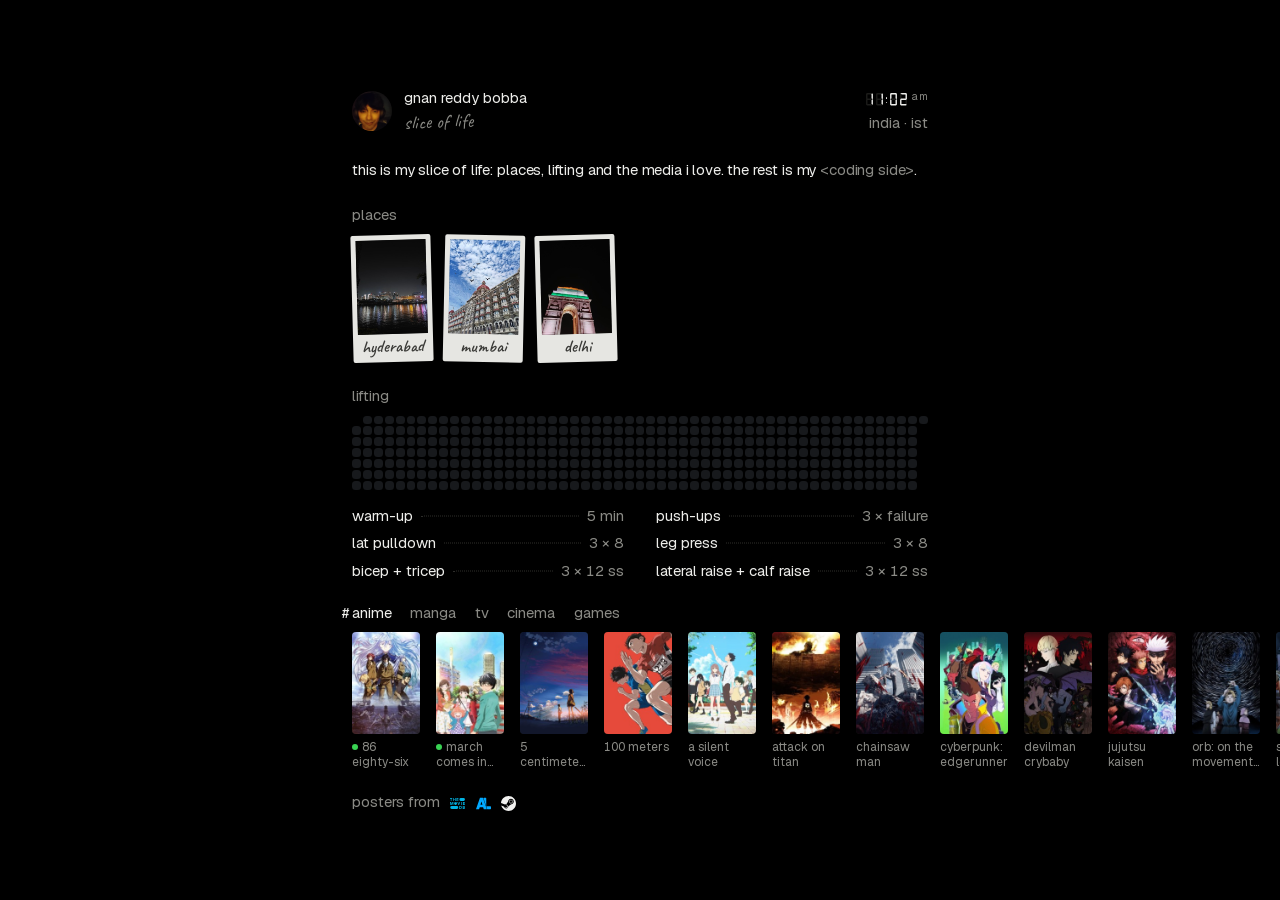
==== commit 9d0b1531: "life: rebuild slice of life as one minimal column in home's language Co-Authored-By: Claude Opus 5.5" ====
--- a/life/index.html
+++ b/life/index.html
@@ -4,124 +4,80 @@
   <meta charset="UTF-8">
   <meta name="viewport" content="width=device-width, initial-scale=1.0">
   <meta name="theme-color" content="#000000">
-  <title>Slice of Life · Gnan Reddy Bobba</title>
-  <meta name="description" content="The other half: places, lifting and the stories I love">
+  <title>slice of life · gnan reddy bobba</title>
+  <meta name="description" content="the other half: places, lifting and the media i love">
   <link rel="icon" href="data:image/svg+xml,%3Csvg xmlns='http://www.w3.org/2000/svg' viewBox='0 0 32 32'%3E%3Crect width='32' height='32' rx='7' fill='%23000'/%3E%3Ctext x='16' y='20' font-family='system-ui,sans-serif' font-size='22' font-weight='600' text-anchor='middle' fill='%23f2f2f0'%3Eg%3C/text%3E%3C/svg%3E">
   <link rel="apple-touch-icon" href="../apple-touch-icon.png">
   <meta property="og:type" content="website">
   <meta property="og:url" content="https://gnanreddy13.github.io/life/">
-  <meta property="og:title" content="Slice of Life · Gnan Reddy Bobba">
-  <meta property="og:description" content="The other half: places, lifting and the stories I love">
+  <meta property="og:title" content="slice of life · gnan reddy bobba">
+  <meta property="og:description" content="the other half: places, lifting and the media i love">
   <meta property="og:image" content="https://gnanreddy13.github.io/life/photos/hyderabad-banner.jpg">
   <meta property="og:image:width" content="2000">
   <meta property="og:image:height" content="1125">
   <meta property="og:image:alt" content="A wide blue sky with clouds over green fields, Hyderabad">
   <meta name="twitter:card" content="summary_large_image">
   <link rel="preload" href="../fonts/geist.woff2" as="font" type="font/woff2" crossorigin>
-  <!-- the handwriting (labels, the sticky note, the week strip): Caveat, served from here like Geist -->
+  <!-- the handwriting ("slice of life" under the name, the polaroids' captions): Caveat, served from here like Geist -->
   <link rel="preload" href="../fonts/caveat.woff2" as="font" type="font/woff2" crossorigin>
-  <!-- the home page's site.css gives the whole look; life.css only adds this page's own pieces.
-       ?v= is replaced with the commit at every deploy, so visitors never get a stale copy -->
-  <link rel="stylesheet" href="../site.css?v=1">
+  <!-- the home page's home.css gives the whole look (type, colours, links, the header, the clock); life.css only adds this
+       page's own pieces. ?v= is replaced with the commit at every deploy, so visitors never get a stale copy -->
+  <link rel="stylesheet" href="../home.css?v=1">
   <link rel="stylesheet" href="life.css?v=1">
   <script src="life.js?v=1" defer></script>
-  <!-- everything after the first paragraph is drawn from data.json by life.js; it and the backdrop photo start downloading now,
-       alongside the styles -->
+  <!-- everything after the intro is drawn from data.json by life.js; it starts downloading now, alongside the styles -->
   <link rel="preload" href="data.json" as="fetch" crossorigin>
-  <link rel="preload" href="photos/hyderabad-banner-1000.jpg" as="image" media="(max-width: 560px)">
-  <link rel="preload" href="photos/hyderabad-banner.jpg" as="image" media="(min-width: 561px)">
-  <!-- with javascript: all but the header stays hidden until life.js has drawn it, then fades in once (or after 2.5s, whichever comes first) -->
-  <script>document.documentElement.classList.add("loading"); setTimeout(function () { document.documentElement.classList.remove("loading"); }, 2500);</script>
-  <noscript><style>.needs-js { display: none; }</style></noscript>
 </head>
 <body>
-  <!-- the backdrop: one wide photo behind the top of the page, dimmed and fading into black; the page sits where it would without it.
-       its place and month are credited under Places ("cover" in data.json: keep the two in sync) -->
-  <div class="banner" aria-hidden="true"><picture>
-    <!-- phones show a narrow, dimmed slice of it: a 1000px copy is plenty there, and a third of the download -->
-    <source media="(max-width: 560px)" srcset="photos/hyderabad-banner-1000.jpg">
-    <img src="photos/hyderabad-banner.jpg" alt="" width="2000" height="1125" fetchpriority="high">
-  </picture></div>
-  <main class="life">
-    <!-- wide screens: everything on one screen, no scrolling. left: who, the routine; right: places, favourites.
-         phones: one column, regrouped by topic (see life.css) -->
-    <div class="col-a">
-    <header class="head">
-      <img src="../me.jpg" alt="" width="120" height="120">
-      <div>
-        <h1>Gnan Reddy Bobba</h1>
-        <p class="muted script">Slice of Life</p>
+  <main>
+    <!-- the same header as the home page -->
+    <section>
+      <div class="who">
+        <img src="../me.jpg" alt="" width="120" height="120">
+        <div>
+          <h1 class="bright name">gnan reddy bobba</h1>
+          <p class="script">slice of life</p>
+        </div>
+        <div class="time">
+          <p class="lcd" id="now" role="img" aria-label="local time in india">utc+5:30</p>
+          <p>india · ist</p>
+        </div>
       </div>
-      <div class="here">
-        <p class="now" id="now">UTC+5:30</p>
-        <p class="muted">India · IST</p>
-      </div>
-    </header>
+    </section>
 
-    <div class="intro">
-      <!-- each thing named here links down to its section -->
-      <p>La pasión. This is my slice of life: <a href="#places">places</a>, <a href="#routine">lifting</a> and <a href="#favourites">the stories I love</a>.</p>
-      <!-- "lately" comes from data.json; without javascript this line still leads back home -->
-      <p class="muted"><span id="lately"></span>The rest is my <a class="line" href="../">coding side</a>.</p>
-    </div>
+    <section class="intro">
+      <!-- one paragraph, like the home page's, which ends the other way round: "the rest is my slice of life" -->
+      <p class="bright lede">this is my slice of life: places, lifting and the media i love. the rest is my <a href="../">&lt;coding side&gt;</a>.</p>
+    </section>
 
-    <div class="blocks">
-      <!-- the workout on lift days, and the rest-day routine -->
-      <section class="blk routine needs-js" id="routine">
-        <div class="k sm"><span>Routine</span></div>
-        <div>
-          <!-- the plan, handwritten on a pinned yellow sticky note -->
-          <div class="pinned">
-            <div class="note">
-              <span class="pin" aria-hidden="true"></span>
-              <p class="h">Lift days<span class="days" id="lift-days"></span></p>
-              <ul id="plan"></ul>
-              <p class="h">Rest days<span class="days" id="rest-days"></span></p>
-              <ul id="rest"></ul>
-            </div>
-          </div>
-          <!-- this week, on a strip of paper under the note: a red tick on each day I went ("gym" in data.json), a pencil dash
-               on a lift day I missed, today circled. hovering (or tapping) it picks it up and shows the week's tally under it -->
-          <div class="wk" id="wk">
-            <div class="weekstrip"><p class="wk-h">This week</p><ol class="week" id="week" aria-label="This week at the gym"></ol></div>
-            <p class="wk-tally" id="wk-tally"></p>
-          </div>
-        </div>
-      </section>
-    </div>
-    </div>
+    <!-- in the intro's order: places, lifting, then the stories, a section each -->
+    <!-- places: a small grey card each, its photo with the name beneath; the card opens the album -->
+    <section>
+      <p class="label">places</p>
+      <div class="pl" id="places"></div>
+    </section>
 
-    <div class="col-b">
-    <div class="blocks">
-      <!-- places: a fan of photos, one per place, each opening its google photos album; and where the backdrop photo was taken -->
-      <section class="blk places needs-js" id="places">
-        <div class="k sm"><span>Places</span></div>
-        <div>
-          <div class="fanrow" id="fan"></div>
-          <p class="used sm" id="cover-cap"></p>
-        </div>
-      </section>
+    <!-- lifting: the past year as a graph, then the workout, the way home lists projects -->
+    <section>
+      <p class="label">lifting</p>
+      <!-- the past year, like the home page's activity graph: a square a day, green on the days i went -->
+      <div class="slide gym" id="gslide"><div class="graph" id="graph" role="img"></div></div>
+      <div id="plan"></div>
+    </section>
 
-    </div>
-    <!-- favourites: under places on wide screens, last on phones. a messy pile of posters per kind, each under its own handwritten name; the one you're on
-         slides out and its caption says what it is -->
-    <div class="blocks media">
-      <!-- no section label: each pile's own handwritten name is the heading -->
-      <section class="blk fig favs needs-js" id="favourites" aria-label="Favourites">
-        <div>
-          <div class="desk" id="desk"></div>
-          <p class="cap sm"><span>Posters from <a href="https://www.themoviedb.org/" target="_blank" rel="noreferrer">TMDB ↗</a> and <a href="https://anilist.co/" target="_blank" rel="noreferrer">AniList ↗</a></span></p>
-        </div>
-      </section>
-    </div>
-    </div>
+    <!-- the stories: the kinds (anime, manga, tv, cinema, games) as tabs in the labels' hand, and the picked kind's posters
+         in one row underneath, like places: each uncropped and small with its title beneath, what's ongoing first.
+         life.js draws them from data.json -->
+    <section class="kind">
+      <div class="tabs" id="tabs" role="tablist" aria-label="media"></div>
+      <div class="pl" id="shelf" role="tabpanel"></div>
+    </section>
+
+    <section class="credit" id="credit">
+      <!-- each source as its official logo, in its colour, like home's contact row: the name comes up in a bubble on hover
+           (steam's logo is black, so off-white here, as home does for github) -->
+      <p class="cap">posters from <span class="icons src"><a href="https://www.themoviedb.org/" target="_blank" rel="noreferrer" aria-label="TMDB" data-n="TMDB"><i style="--icon: url(../icons/themoviedatabase.svg); --brand: #01B4E4"></i></a><a href="https://anilist.co/" target="_blank" rel="noreferrer" aria-label="AniList" data-n="AniList"><i style="--icon: url(../icons/anilist.svg); --brand: #02A9FF"></i></a><a href="https://store.steampowered.com/" target="_blank" rel="noreferrer" aria-label="Steam" data-n="Steam"><i style="--icon: url(../icons/steam.svg); --brand: #F2F2F0"></i></a></span></p>
+    </section>
   </main>
-  <!-- phones and tablets: back to the top, from the bottom right corner once you've scrolled down -->
-  <a href="#top" class="totop" id="totop" aria-label="Back to top"><svg viewBox="0 0 24 24" aria-hidden="true"><path d="M12 19V5M5 12l7-7 7 7"/></svg></a>
-  <!-- phones and tablets: a tap on a pile opens its posters here, one at a time (life.js) -->
-  <div class="viewer" id="viewer" role="dialog" aria-modal="true" aria-label="Posters: swipe for more, tap to close" tabindex="-1" hidden>
-    <div class="v-track" id="v-track"></div>
-    <p class="v-count sm" id="v-count"></p>
-  </div>
 </body>
 </html>
--- a/home.css
+++ b/home.css
@@ -0,0 +1,163 @@
+/* home.css: the home page and the 404 page. one narrow column in the middle of the screen, everything as text, almost no colour */
+@font-face { font-family: "Geist"; src: url("fonts/geist.woff2") format("woff2"); font-weight: 400 600; font-display: swap; }
+@font-face { font-family: "Caveat"; src: url("fonts/caveat.woff2") format("woff2"); font-weight: 400 700; font-display: swap; }
+
+:root {
+  --bg: #000; --text: #ededea; --muted: #8a8a85; --faint: #4a4a47; --line: #1a1a18;
+  --u: 1rem;
+  color-scheme: dark;
+}
+* { margin: 0; padding: 0; box-sizing: border-box; }
+html { background: var(--bg); -webkit-text-size-adjust: 100%; }
+body {
+  font: 400 0.9375rem/1.6 "Geist", system-ui, sans-serif; color: var(--muted);
+  -webkit-font-smoothing: antialiased; font-variant-numeric: tabular-nums;
+}
+/* links: a faint underline at rest; on hover a bright one draws in over it, left to right */
+a {
+  color: var(--text); text-decoration: none; padding-bottom: 1px;
+  background:
+    linear-gradient(var(--text), var(--text)) 0 100% / 0% 1px no-repeat,
+    linear-gradient(var(--faint), var(--faint)) 0 100% / var(--rest, 100%) 1px no-repeat;
+  transition: background-size 0.4s cubic-bezier(0.65, 0, 0.35, 1);
+}
+a:hover, a:focus-visible { background-size: 100% 1px, var(--rest, 100%) 1px; }
+@media (prefers-reduced-motion: reduce) { a { transition: none; } }
+:focus-visible { outline: 1px solid var(--text); outline-offset: 3px; }
+
+/* the void: the column sits in the middle of the screen, top to bottom and side to side, on every screen.
+   (if it's ever taller than the screen, the page simply grows and scrolls: nothing is cut off) */
+main {
+  width: min(36rem, 100% - 2 * var(--u)); min-height: 100vh; min-height: 100svh; margin: 0 auto;   /* svh: the phone's visible height, browser bars included */
+  display: flex; flex-direction: column; justify-content: center; padding: var(--u) 0;
+}
+section + section { margin-top: calc(var(--u) * 2); }
+.label { color: var(--muted); margin-bottom: calc(var(--u) * 0.5); }
+.bright { color: var(--text); }
+.name { font-weight: 500; }   /* the name anchors the header */
+.lede { letter-spacing: -0.01em; }   /* lowercase at this size reads a touch loose without it */
+
+/* who */
+.who { display: flex; align-items: center; gap: calc(var(--u) * 0.75); }
+.who img { width: 2.5rem; height: 2.5rem; border-radius: 50%; object-fit: cover; }
+.who p { line-height: 1.35; }
+.who .time { margin-left: auto; text-align: right; }
+/* the time as a small seven-segment display: lit segments in white, the unlit ones just visible, like an old lcd */
+.lcd { display: inline-flex; align-items: flex-end; gap: 2.5px; line-height: 1; color: var(--text); }
+.lcd svg { width: 7px; height: 12.5px; overflow: visible; }
+.lcd line { stroke: #1d1d1b; stroke-width: 1.8; stroke-linecap: round; }
+.lcd line.on { stroke: currentColor; }
+.lcd .colon { display: grid; gap: 3px; padding: 0 0.5px 2.5px; }
+.lcd .colon i { width: 1.6px; height: 1.6px; border-radius: 50%; background: currentColor; }
+.lcd .ap { align-self: flex-start; margin: -1px 0 0 3px; font-size: 0.625rem; line-height: 1; letter-spacing: 0.04em; color: var(--muted); }   /* like an lcd's little pm mark: small, up by the top of the digits */
+.lcd .colon { animation: blink 1s steps(1) infinite; }   /* the colon ticks once a second */
+@keyframes blink { 50% { opacity: 0.15; } }
+@media (prefers-reduced-motion: reduce) { .lcd .colon { animation: none; } }
+.intro p + p { margin-top: calc(var(--u) * 0.75); }
+.script { font-family: "Caveat", cursive; font-size: 1.3em; line-height: 1; }
+/* "slice of life": muted text, always; no underline at rest, and on hover a pen draws a white hand-drawn underline
+   under it, left to right. phones can't hover, so there a faint hand-drawn underline just stays */
+a.script { position: relative; color: var(--muted); background: none; padding: 0; }
+a.script::after {
+  content: ""; position: absolute; left: -0.05em; right: -0.05em; bottom: -0.12em; height: 0.28em; pointer-events: none;
+  background: var(--text); opacity: 0; transition: opacity 0.15s;
+  -webkit-mask: url("data:image/svg+xml,%3Csvg xmlns='http://www.w3.org/2000/svg' viewBox='0 0 120 10' preserveAspectRatio='none'%3E%3Cpath d='M2 6.5 C 18 4.5, 34 7.5, 52 5.8 S 86 4.2, 100 5.6 S 114 6.4, 118 4.8' fill='none' stroke='%23000' stroke-width='1.8' stroke-linecap='round'/%3E%3C/svg%3E") center / 100% 100% no-repeat; mask: url("data:image/svg+xml,%3Csvg xmlns='http://www.w3.org/2000/svg' viewBox='0 0 120 10' preserveAspectRatio='none'%3E%3Cpath d='M2 6.5 C 18 4.5, 34 7.5, 52 5.8 S 86 4.2, 100 5.6 S 114 6.4, 118 4.8' fill='none' stroke='%23000' stroke-width='1.8' stroke-linecap='round'/%3E%3C/svg%3E") center / 100% 100% no-repeat;
+}
+@media (hover: hover) {
+  a.script:hover::after, a.script:focus-visible::after { opacity: 1; transition: none; animation: pen 0.5s cubic-bezier(0.65, 0, 0.35, 1) both; }
+}
+@media (hover: none) { a.script::after { opacity: 1; background: #444441; } }
+@keyframes pen { from { clip-path: inset(0 100% 0 0); } to { clip-path: inset(0 0 0 0); } }
+@media (prefers-reduced-motion: reduce) { a.script::after { animation: none !important; } }
+
+/* stack: the same row of official logos as contact, names in the bubble on hover */
+.icons img, .icons i { display: block; width: 1.125rem; height: 1.125rem; }
+.icons i { background: var(--brand); -webkit-mask: var(--icon) center / contain no-repeat; mask: var(--icon) center / contain no-repeat; }
+.icons.stack { flex-wrap: wrap; gap: calc(var(--u) * 0.75); }   /* nine logos: a touch closer than contact's two */
+section.tools { margin-top: calc(var(--u) * 3); }   /* a little more room above, so the name bubbles float clear of the intro */
+
+/* the last row: resume on the left, contact on the right */
+.foot { display: flex; justify-content: space-between; align-items: center; }
+section.foot { margin-top: calc(var(--u) * 2); }
+.resume { display: inline-flex; align-items: center; gap: 0.4rem; color: var(--muted); background: none; padding: 0; transition: color 0.15s; }   /* like "all": no underline, it brightens on hover */
+.resume:hover, .resume:focus-visible { color: var(--text); }
+.resume svg { width: 0.9rem; height: 0.9rem; fill: none; stroke: currentColor; stroke-width: 2; stroke-linecap: round; stroke-linejoin: round; }
+
+/* contact: the official logos in their colours; hovering one shows its name above it, in a small message bubble */
+.icons { display: flex; gap: var(--u); }
+.icons a, .lclink { background: none; padding: 0; }
+.icons > * { position: relative; display: grid; place-items: center; width: 1.25rem; height: 1.25rem; }
+.icons svg { width: 1.125rem; height: 1.125rem; }
+.icons .gh { color: var(--text); }
+.icons .lc { color: #FFA116; }
+.icons > *::after {
+  content: attr(data-n); position: absolute; bottom: calc(100% + 9px); left: 50%; transform: translate(-50%, 3px);
+  padding: 0.2rem 0.6rem; border-radius: 0.6rem; background: #1f1f1d; color: var(--text);
+  font-size: 0.8125rem; white-space: nowrap; opacity: 0; pointer-events: none; transition: opacity 0.15s, transform 0.15s;
+}
+/* the bubble's little tail, pointing down at the icon */
+.icons > *::before {
+  content: ""; position: absolute; bottom: calc(100% + 4px); left: 50%; transform: translate(-50%, 3px);
+  border: 5px solid transparent; border-top-color: #1f1f1d; border-bottom: 0; opacity: 0; pointer-events: none;
+  transition: opacity 0.15s, transform 0.15s;
+}
+@media (hover: hover) {
+  .icons > :hover::after, .icons > :hover::before { opacity: 1; transform: translate(-50%, 0); }
+}
+.icons > :focus-visible::after, .icons > :focus-visible::before { opacity: 1; transform: translate(-50%, 0); }
+/* the last contact icon sits at the column's right edge: its bubble lines up with that edge instead of hanging past it */
+.foot .icons > :last-child::after { left: auto; right: -0.25rem; transform: translateY(3px); }
+.foot .icons > :last-child:hover::after, .foot .icons > :last-child:focus-visible::after { transform: none; }
+@media (hover: none) { .foot .icons > *::before, .foot .icons > *::after { display: none; } }   /* touch: a contact tap just opens the link */
+/* touch: a tap on a stack logo shows its name, until another tap anywhere */
+.stack > .show::after, .stack > .show::before { opacity: 1; transform: translate(-50%, 0); }
+
+/* projects: name and date on one line, what it is underneath */
+.proj + .proj { margin-top: calc(var(--u) * 0.25); }   /* one line each now: a quiet list */
+.proj .top { display: flex; align-items: baseline; gap: calc(var(--u) * 0.5); }
+.proj .live { color: #26a641; }   /* in progress: the graph's own mid green, so it reads as part of the same system */
+.proj .lead { flex: 1; min-width: var(--u); border-bottom: 1px dotted #2e2e2b; transform: translateY(-0.3em); }
+.proj .top a, .proj .top span:first-child { color: var(--text); }
+.proj .top a { --rest: 0%; }   /* project names: no underline at rest; it draws in on hover */
+.label.row { display: flex; justify-content: space-between; }   /* "All projects" sits in the date column */
+.all { display: inline-flex; align-items: center; gap: 0.35rem; color: var(--muted); background: none; padding: 0; transition: color 0.15s; }   /* all the repos, on github: no underline, it brightens on hover */
+.all:hover, .all:focus-visible { color: var(--text); }
+.all svg { width: 0.875rem; height: 0.875rem; color: var(--text); }
+
+/* the past year: the usual green activity grid, one caption */
+.graph { display: grid; grid-auto-flow: column; grid-template-rows: repeat(7, auto); grid-auto-columns: 1fr; gap: 2px; }   /* square cells that fill the width, the same gap both ways */
+.graph i { display: block; aspect-ratio: 1; border-radius: 3.5px; background: #17191c; }   /* well-rounded squares, not quite dots */
+.graph i[data-l="1"] { background: #0e4429; } .graph i[data-l="2"] { background: #006d32; }
+.graph i[data-l="3"] { background: #26a641; } .graph i[data-l="4"] { background: #39d353; }   /* github's own greens */
+.graph i.out { visibility: hidden; }
+.cap { margin-top: calc(var(--u) * 0.5); }
+/* the whole caption opens the leetcode profile, like "all" and "resume": grey, brightening on hover */
+.lclink { display: inline-flex; align-items: center; gap: 0.4rem; color: var(--muted); transition: color 0.15s; }
+.lclink:hover, .lclink:focus-visible { color: var(--text); }
+.lclink svg { width: 0.95rem; height: 0.95rem; color: #FFA116; }
+.lclink .bright { margin-right: -0.15rem; }
+.lclink .bright:empty { display: none; }   /* until the count loads, it reads "LeetCode solved", still a link */
+
+@media (max-width: 560px) {
+  /* phones: the year keeps its full-size cells and slides sideways instead of shrinking.
+     native scrolling (momentum and all, on the compositor); it opens on the latest week, and the edges fade
+     only where there's more to see */
+  .slide {
+    margin: 0 calc(var(--u) * -1); padding: 0 var(--u);
+    overflow-x: auto; overscroll-behavior-x: contain; scrollbar-width: none; -webkit-overflow-scrolling: touch;
+    direction: rtl;   /* the scroll starts from the right edge by itself, so the latest weeks show first even before any script runs */
+    --fl: 0px; --fr: 0px;
+    -webkit-mask: linear-gradient(to right, transparent, #000 var(--fl), #000 calc(100% - var(--fr)), transparent);
+            mask: linear-gradient(to right, transparent, #000 var(--fl), #000 calc(100% - var(--fr)), transparent);
+  }
+  .slide::-webkit-scrollbar { display: none; }
+  .slide.more-l { --fl: 2rem; } .slide.more-r { --fr: 2rem; }
+  .graph { width: max-content; grid-auto-columns: 10px; direction: ltr; }   /* the weeks themselves still run left to right */
+}
+
+/* moving between home and slice of life: the browser cross-fades the pages, and the header (photo, name, clock), which
+   both pages share, glides as one from where it sits on the one to where it sits on the other (home centres its column,
+   life starts near the top); only the line under the name changes on the way */
+@media (prefers-reduced-motion: no-preference) { @view-transition { navigation: auto; } }
+.who { view-transition-name: me-who; }
+::view-transition-old(root), ::view-transition-new(root) { animation-duration: 0.3s; }
--- a/life/life.css
+++ b/life/life.css
@@ -1,281 +1,135 @@
-/* life.css: only the slice of life page's own pieces. the whole look (tokens, type, spacing, blocks, graph, tabs, project rows)
-   comes from ../site.css; nothing here repeats it */
+/* life.css: the slice of life page. everything comes from ../home.css (type, colours, links, the header, the clock, the
+   centred column, project rows, the name bubbles); this only adds what the page has that home doesn't */
 
-/* the handwriting: Caveat (OFL), latin, one variable file for both weights used here */
-@font-face { font-family: "Caveat"; src: url("../fonts/caveat.woff2") format("woff2"); font-weight: 400 700; font-display: swap; }
+.who h1 { font: inherit; }
+/* "<coding side>": grey, its brackets mark it out; no underline, it brightens on hover, like home's "all" and resume */
+.lede a { color: var(--muted); background: none; padding: 0; transition: color 0.15s; }
+.lede a:focus-visible { color: var(--text); }
+.who .script { color: var(--muted); display: inline-block; transform: rotate(-2deg); transform-origin: left center; }
+.gym { margin: calc(var(--u) * 0.25) 0 calc(var(--u) * 0.9); }   /* the year's graph, above the plan */
 
-[hidden] { display: none !important; }   /* site.css gives blocks display: grid, which would otherwise show a hidden block */
+/* the plan: rows like the home page's projects (what, a dotted line, how much), in two columns side by side;
+   "ss": done as a superset. phones: one column */
+#plan { display: grid; grid-template-columns: 1fr 1fr; gap: calc(var(--u) * 0.2) calc(var(--u) * 2); }
+#plan .top { display: flex; align-items: baseline; gap: calc(var(--u) * 0.5); white-space: nowrap; }
+#plan .top span:first-child { color: var(--text); }
+#plan .top span:last-child { color: var(--muted); }
+#plan .lead { flex: 1; min-width: calc(var(--u) * 0.5); border-bottom: 1px dotted #2e2e2b; transform: translateY(-0.3em); }
+@media (max-width: 560px) { #plan { grid-template-columns: 1fr; } }
+/* the same even gap between every section */
+main > section + section { margin-top: calc(var(--u) * 1.35); }
 
-/* the backdrop: a wide photo behind the top of the page, dimmed, fading into black behind the header and intro.
-   the page itself sits exactly where it would without it. --banner is how far down it reaches */
-:root { --banner: clamp(16rem, 48vh, 28rem); }
-@media (max-width: 560px) { :root { --banner: clamp(18rem, 52vh, 26rem); } }
-.banner { position: absolute; top: 0; left: 0; right: 0; height: var(--banner); overflow: hidden; pointer-events: none; }
-.banner picture { display: contents; }
-.banner img { display: block; width: 100%; height: 100%; object-fit: cover; object-position: center 70%; opacity: 0.42; }   /* dim enough for the text on top to stay easy to read */
-.banner::after { content: ""; position: absolute; inset: 0; background: linear-gradient(to bottom, rgba(0, 0, 0, 0.1), rgba(0, 0, 0, 0.55) 55%, var(--bg)); }
-@media (max-width: 560px) {   /* phones: a narrow slice of a wide photo, so it's shown taller and less dimmed, or it reads as murk */
-  .banner img { opacity: 0.6; object-position: center 60%; }
-  .banner::after { background: linear-gradient(to bottom, rgba(0, 0, 0, 0.05), rgba(0, 0, 0, 0.4) 55%, var(--bg)); }
+/* places: each photo uncropped in its own shape (3:4), small, with the name beneath; the photo and name open the album */
+.pl { display: flex; gap: var(--u); }
+.pcard { display: flex; flex-direction: column; gap: 0.4rem; width: 4.25rem; padding: 0; background: none; color: var(--muted); font-size: 0.8125rem; line-height: 1.2; transition: color 0.15s; }
+.pcard img { display: block; width: 100%; aspect-ratio: 3 / 4; object-fit: cover; border-radius: 4px; background: #17191c; transition: transform 0.15s; }   /* dark until it loads */
+.pcard span { white-space: nowrap; }
+.pcard:focus-visible { color: var(--text); }
+
+/* places as polaroids: each photo, untouched, in an off-white frame that's wider at the bottom, where the name is
+   written by hand in dark marker (a little heavier than a pen), the way you'd caption a print. they lie a touch askew,
+   every other one the other way, like prints on a table; on hover one straightens and lifts, and the glow comes up
+   behind the whole print */
+#places { gap: calc(var(--u) * 0.75); }
+#places .pcard {
+  width: 5rem; gap: 0; padding: 0.3rem 0.3rem 0; background: #e6e6e2; border-radius: 2px; color: #3a3a37;
+  transform: rotate(-1.5deg); transition: transform 0.15s, box-shadow 0.2s;
 }
-main.life { position: relative; }
-/* the intro's links glide down to their sections, which stop a little short of the top edge */
-@media (prefers-reduced-motion: no-preference) { html { scroll-behavior: smooth; } }
-.life section[id] { scroll-margin-top: calc(var(--u) * 2); }
-/* the gaps above and below the page match the gap at its sides (the page is centred, so that's half the spare width), up to 5 units on big screens */
-main.life { padding-top: min((100% - min(var(--col), 100% - 2 * var(--u))) / 2, var(--u) * 5); padding-bottom: min((100% - min(var(--col), 100% - 2 * var(--u))) / 2, var(--u) * 5); }
-@media (max-width: 560px) { main.life { padding-top: calc(var(--u) * 2); padding-bottom: calc(var(--u) * 2); } }   /* phones: the side gap alone is tight under the notch */
-
-/* loading (set in the page's head): all but the header hidden until life.js has drawn everything, then one fade-in */
-.loading .intro, .loading .needs-js { visibility: hidden; }   /* the header shows at once: it carries over from the home page */
-.life .intro, .life .needs-js { animation: in 0.4s ease both; }
-.loading .intro, .loading .needs-js { animation: none; }
-@keyframes in { from { opacity: 0; } to { opacity: 1; } }
-
-.fanrow .fan > * { width: 4rem; aspect-ratio: 3 / 4; }   /* bigger than the posters; 3:4 like the photos, so nothing is cropped */
-.fanrow .fan > * + * { margin-left: -1.8rem; }
-
-/* places: a fanned hand of photos, built like the home page's contact tiles (.hand in site.css):
-   overlapped and tilted at rest; on hover they straighten and spread, the one you're on lifts and its title shows beside the fan */
-.fan { display: flex; width: max-content; padding: calc(var(--u) * 0.25) 0; }
-.fan > * {
-  position: relative; display: block; flex: none; width: 3.8rem; aspect-ratio: 2 / 3; border-radius: 4px;
-  background: var(--l0); border: 1px solid var(--obj-line); box-shadow: 0 2px 6px rgba(0, 0, 0, 0.5);
-  transform: rotate(var(--r)); text-decoration: none;
-  transition: transform 0.25s cubic-bezier(0.2, 0.7, 0.2, 1), margin 0.25s cubic-bezier(0.2, 0.7, 0.2, 1), border-color 0.15s;
-}
-.fan > * + * { margin-left: -1.9rem; }
-.fan img { display: block; width: 100%; height: 100%; object-fit: cover; border-radius: 3px; }
-.fan:hover > *, .fan:focus-within > *, .fan.on > * { transform: none; }   /* each tilt is set on the poster itself, so the rotation is switched off rather than the angle reset */
-.fan:hover > * + *, .fan:focus-within > * + *, .fan.on > * + * { margin-left: calc(var(--u) * 0.4); }
-.fan > a:hover, .fan > a:focus-visible, .fan > .up { transform: translateY(-4px); z-index: 1; border-color: var(--text); }   /* .on / .up: pointed at from the intro */
-/* the title of the poster you're on, beside the fan in the row's own space (above it, it would collide with what's above) */
-/* touch screens can't hover: the posters sit spread out and straight, ready to tap */
-@media (hover: none) {
-  .fan > * { transform: none; }
-  .fan > * + *, .fanrow .fan > * + * { margin-left: calc(var(--u) * 0.4); }
-  .fan > a:hover { transform: none; border-color: var(--obj-line); }
+#places .pcard:nth-child(even) { transform: rotate(1.2deg); }
+#places .pcard img { border-radius: 0; box-shadow: none; transform: none; }
+#places .pcard span { padding: 0.3rem 0 0.35rem; font-family: "Caveat", cursive; font-weight: 600; font-size: 1.1rem; line-height: 1; text-align: center; }
+#places .pcard:focus-visible { color: #0a0a09; transform: translateY(-2px); box-shadow: 0 0 26px 3px rgba(237, 237, 234, 0.45); }
+/* phones: the polaroids and the posters a touch smaller, and the sections a little closer (still well apart from each
+   label's own gap), so the page scrolls a little less */
+@media (max-width: 560px) {
+  #places .pcard { width: 4.5rem; }
+  #places .pcard span { font-size: 1rem; }
+  .mcard { width: 3.9rem; }
+  main > section + section { margin-top: var(--u); }
+  .gym { margin-bottom: calc(var(--u) * 0.6); }
 }
 
-/* routine: a yellow sticky note, pinned, tilted, its bottom corner curling up off the page; it straightens and lifts on hover
-   (like the contact tiles on the home page). the one physical object on the site, on purpose */
-/* .pinned tilts the whole thing and casts the shadows (behind the note); .note is the paper.
-   it hangs from the pin: it turns around the pin's centre, so on hover it swings straight while the pin stays put */
-.pinned {
-  --tilt: -2.2deg;
-  position: relative; width: min(100%, 18.5rem); margin: calc(var(--u) * 0.75) 0 calc(var(--u) * 0.5) 0.25rem;
-  transform: rotate(var(--tilt)); transform-origin: 50% 1.075rem;   /* the pin's centre */
-  transition: transform 0.45s cubic-bezier(0.2, 0.7, 0.2, 1);
+/* the credit's logos: home's icon row (each its brand colour, its name in a bubble on hover), set into the caption's
+   line, a little smaller and closer than home's */
+.cap .src { display: inline-flex; gap: 0.5rem; margin-left: 0.3rem; vertical-align: middle; }
+.cap .src > * { width: 1.1rem; height: 1.1rem; }
+.cap .src i { width: 0.95rem; height: 0.95rem; }
+main > section.credit { margin-top: calc(var(--u) * 0.75); }   /* the posters' credit: right under the last row */
+/* the stories' tabs: the kinds in a line, plain and grey like the other section labels. the picked one is bright with a
+   "#" before it; hovering another shows its "#", in its own grey. the "#" hangs out to the left of its word, so no word
+   ever moves and the first word stays in line with the column. the line never wraps: if there are ever more kinds than
+   fit, it scrolls sideways out to the screen's edges, like the rows */
+.tabs {
+  display: flex; flex-wrap: nowrap; gap: 0 calc(var(--u) * 1.15); overflow-x: auto; overscroll-behavior-x: contain; scrollbar-width: none;
+  margin: calc(-0.1rem - 5px) calc(50% - 50vw) calc(var(--u) * 0.5 - 5px);
+  padding: 5px calc(50vw - 50%);
 }
-/* the lifted corner's shadow: longer under the right edge, falling away from the page */
-.pinned::after {
-  content: ""; position: absolute; right: 0.6rem; bottom: 0.7rem; width: 55%; height: 30%;
-  box-shadow: 0 0.9rem 1.2rem rgba(0, 0, 0, 0.75); transform: rotate(3.5deg) skewX(-6deg);
-  transition: box-shadow 0.35s, transform 0.35s;
+.tabs::-webkit-scrollbar { display: none; }
+/* the row below reaches up under the tabs (room for the covers' glow) and down under the credit; while it fades in it
+   would sit on top of both and catch their clicks, so they always stay above it */
+.tabs, section.credit { position: relative; z-index: 1; }
+.tabs button {
+  position: relative; flex: none; padding: 0.1rem 0; border: 0; background: none; cursor: pointer;
+  font: inherit; line-height: 1.2; color: var(--muted);
 }
-.pinned::before {   /* and a softer one along the left, where it's flat against the page */
-  content: ""; position: absolute; left: 0.6rem; bottom: 0.5rem; width: 40%; height: 20%;
-  box-shadow: 0 0.6rem 0.8rem rgba(0, 0, 0, 0.55); transform: rotate(-2.5deg);
+.tabs button::before { content: "#"; position: absolute; right: 100%; margin-right: 0.2em; visibility: hidden; }
+.tabs [aria-selected="true"]::before { visibility: visible; }
+.tabs [aria-selected="true"] { color: var(--text); }
+@keyframes swap { from { opacity: 0; } }
+#shelf.swap { animation: swap 0.15s ease-out; }
+
+/* places, and each kind of story: one row that runs past the column out to both edges of the screen; it scrolls
+   sideways (a swipe, a trackpad, shift + wheel). the page itself never scrolls sideways */
+.kind .pl, #places {
+  flex-wrap: nowrap; overflow-x: auto; overscroll-behavior-x: contain; scrollbar-width: none;
+  /* the row spans the whole screen, edge to edge, so scrolled posters slide out past the column on either side rather than
+     being cut at it; its padding lines the first poster up with the column's left edge at rest, and the last with its
+     right edge at the end */
+  margin-left: calc(50% - 50vw); margin-right: calc(50% - 50vw); padding-left: calc(50vw - 50%); padding-right: calc(50vw - 50%);
+  /* a scrolling row clips anything past its top and bottom: room for the hover lift, the focus ring and the covers' glow,
+     taken back with margins so nothing moves */
+  padding-top: 6px; padding-bottom: 6px; margin-top: -6px; margin-bottom: -6px;
 }
-.pinned:hover, .pinned.lift { transform: rotate(0deg); }   /* .lift: picked up from "the gym" in the intro */
-.pinned:hover::after, .pinned.lift::after { transform: rotate(2.5deg) skewX(-6deg) translateX(-2px); }   /* the curl's shadow shifts as it swings */
-.note {
-  position: relative; z-index: 1; padding: 2.35rem 1.1rem 1.2rem;   /* room under the pin for the heading */
-  font-family: "Caveat", "Bradley Hand", "Segoe Print", cursive; font-weight: 500; font-size: 1.05rem; line-height: 1.3; color: #2a2a3a;   /* pen ink */
-  /* paper: the glue strip a shade darker at the top, the curled corner catching the light, a touch deeper yellow towards the bottom */
-  background:
-    linear-gradient(to bottom, rgba(0, 0, 0, 0.05), rgba(0, 0, 0, 0) 2rem),
-    radial-gradient(120% 90% at 100% 100%, rgba(255, 255, 255, 0.35), rgba(255, 255, 255, 0) 30%),
-    linear-gradient(172deg, #fff36f 0%, #fde95c 55%, #f6db45 100%);
-  border-radius: 2px 2px 3px 18px / 2px 2px 3px 6px;   /* the bottom corner bends */
-  box-shadow: 0 1px 1px rgba(0, 0, 0, 0.25), 0 2px 4px rgba(0, 0, 0, 0.25);
+.kind .pl::-webkit-scrollbar, #places::-webkit-scrollbar { display: none; }
+.kind .pl > *, #places > * { flex: none; }
+body { overflow-x: clip; }   /* the rows reach the screen's edge; nothing past it ever makes the page scroll sideways */
+.mcard img { aspect-ratio: 2 / 3; }
+/* on hover a soft glow comes up behind the photo or cover, the same off-white for every one */
+.pcard img { box-shadow: 0 0 0 0 transparent; transition: transform 0.15s, box-shadow 0.2s; }
+.pcard:focus-visible img { box-shadow: 0 0 26px 3px rgba(237, 237, 234, 0.45); }
+/* titles take up two lines, even when they need just one, so every kind's row is the same height and the credit under
+   it never moves when you switch tabs */
+.mcard span {
+  white-space: normal; font-size: 0.75rem; line-height: 1.25; min-height: 2.5em;
+  display: -webkit-box; -webkit-line-clamp: 2; -webkit-box-orient: vertical; overflow: hidden;
 }
-/* the pin: a glossy red head with a highlight, and its shadow on the paper */
-.pin {
-  position: absolute; top: 0.55rem; left: 50%; width: 1.05rem; height: 1.05rem; margin-left: -0.525rem; border-radius: 50%;
-  background: radial-gradient(circle at 35% 30%, #ffb3b3 0 12%, #f23b3b 34%, #b3121a 70%, #6d070c 100%);
-  box-shadow: 0.25rem 0.35rem 0.3rem rgba(0, 0, 0, 0.35), inset -1px -2px 2px rgba(0, 0, 0, 0.35);
-  /* turns the opposite way to the note, in step with it, so the pin (and its highlight and shadow) never moves */
-  transform: rotate(calc(var(--tilt) * -1)); transition: transform 0.45s cubic-bezier(0.2, 0.7, 0.2, 1);
+/* what's ongoing (watching, reading, playing): a small dot before its title, in the activity graph's green, the one
+   colour in the row; it breathes, slowly fading and coming back, to say it's still going */
+.mcard.live span::before {
+  content: ""; display: inline-block; width: 6px; height: 6px; margin-right: 0.35em; border-radius: 50%;
+  background: #39d353; vertical-align: 0.1em; animation: breathe 3s ease-in-out infinite;
 }
-.pinned:hover .pin, .pinned.lift .pin { transform: rotate(0deg); }
-.pin::after {   /* the needle's shadow, slanting down and right from under the head */
-  content: ""; position: absolute; left: 0.62rem; top: 0.72rem; width: 0.18rem; height: 0.7rem; border-radius: 1px;
-  background: rgba(0, 0, 0, 0.28); transform: rotate(-38deg); transform-origin: top; filter: blur(0.6px); z-index: -1;
-}
-.note .h { font-weight: 700; font-size: 1.2rem; line-height: 1.2; text-decoration: underline; text-decoration-thickness: 1.5px; text-underline-offset: 0.18em; }
-.note .h .days { font-weight: 500; text-decoration: none; display: inline-block; margin-left: 0.15em; color: #3d3d55; }   /* the days, beside the heading but not underlined */
-.note .h + ul { margin-top: 0.3rem; }
+@keyframes breathe { 50% { opacity: 0.4; } }
 
-/* this week: a strip of off-white paper under the note, tilted the other way, the days across it in the same pen.
-   a red tick on each day I went, a pencil dash on a lift day I missed, rest days in pencil, today circled in red */
-.weekstrip {
-  display: flex; align-items: center; gap: 0.7rem; margin-top: calc(var(--u) * 1.25); padding: 0.4rem 0.8rem 0.45rem;
-  background: linear-gradient(170deg, #f4f0e7, #e8e2d4); color: #2a2a3a; border-radius: 1px; transform: rotate(1.2deg);
-  box-shadow: 0 1px 1px rgba(0, 0, 0, 0.3), 0 7px 14px -5px rgba(0, 0, 0, 0.65);
-  font-family: "Caveat", "Bradley Hand", "Segoe Print", cursive; letter-spacing: 0;
-}
-.wk-h { margin: 0; font-size: 1.1rem; font-weight: 700; line-height: 1.1; white-space: nowrap; }
-/* on hover (a tap on phones) the strip is picked up, level and a little higher, its shadow longer, and the week's tally is
-   written under it. the tally floats, so showing it moves nothing */
-.wk { position: relative; width: min(100%, 19.5rem); }
-.weekstrip { transition: transform 0.25s cubic-bezier(0.2, 0.7, 0.2, 1), box-shadow 0.25s; }
-.wk:hover .weekstrip, .wk.on .weekstrip { transform: translateY(-2px) rotate(0deg); box-shadow: 0 2px 2px rgba(0, 0, 0, 0.3), 0 12px 20px -6px rgba(0, 0, 0, 0.7); }
-.wk-tally {
-  position: absolute; left: 0.8rem; top: calc(100% + 0.35rem); margin: 0; white-space: nowrap; pointer-events: none;
-  font-family: "Caveat", "Bradley Hand", "Segoe Print", cursive; font-size: 1.1rem; line-height: 1.1; letter-spacing: 0; color: var(--soft);
-  opacity: 0; transform: translateY(-3px) rotate(-1.5deg); transition: opacity 0.2s, transform 0.25s;
-}
-.wk:hover .wk-tally, .wk.on .wk-tally { opacity: 1; transform: translateY(0) rotate(-1.5deg); }
-.week { flex: 1; display: grid; grid-template-columns: repeat(7, 1fr); margin: 0; padding: 0; list-style: none; text-align: center; }
-.week li { line-height: 1; }
-.week .d { display: block; font-size: 0.85rem; color: #6d6a62; }
-.week .n { position: relative; display: inline-block; min-width: 1.3rem; padding: 0.1rem 0; font-size: 1.2rem; font-weight: 500; }
-.week .rest .n { color: #8f8a7e; }   /* pencil */
-.week .today .n::before {   /* a quick pen circle round today */
-  content: ""; position: absolute; inset: -0.08rem -0.12rem; border: 1.5px solid #c0392b;
-  border-radius: 52% 46% 55% 48% / 56% 50% 47% 52%; transform: rotate(-8deg);
-}
-.week .went .n::after {   /* the tick, over the date */
-  content: ""; position: absolute; left: 0.7rem; top: 0; width: 1rem; height: 0.9rem; background: #c0392b;
-  -webkit-mask: url("data:image/svg+xml,%3Csvg xmlns='http://www.w3.org/2000/svg' viewBox='0 0 20 18' fill='none' stroke='%23000' stroke-width='2.4' stroke-linecap='round' stroke-linejoin='round'%3E%3Cpath d='M2 10.5 C 4 12, 5.5 14, 7 16 C 9.5 10, 13 5, 18 2'/%3E%3C/svg%3E") center / contain no-repeat;
-          mask: url("data:image/svg+xml,%3Csvg xmlns='http://www.w3.org/2000/svg' viewBox='0 0 20 18' fill='none' stroke='%23000' stroke-width='2.4' stroke-linecap='round' stroke-linejoin='round'%3E%3Cpath d='M2 10.5 C 4 12, 5.5 14, 7 16 C 9.5 10, 13 5, 18 2'/%3E%3C/svg%3E") center / contain no-repeat;
-}
-.week .missed .n::after {   /* a pencil dash through a lift day that didn't happen */
-  content: ""; position: absolute; left: 0.1rem; right: 0.1rem; top: 52%; height: 1.5px; background: #8f8a7e; transform: rotate(-14deg);
-}
-.note ul + .h { margin-top: 0.9rem; }
-.note ul { list-style: none; }
-.note li { display: flex; justify-content: space-between; align-items: baseline; gap: 1rem; }
-.note li span:last-child { white-space: nowrap; color: #3d3d55; }
-
-/* the "lately" line: a title from the piles gets its poster in miniature beside it */
-.mention { white-space: nowrap; }
-.mini { display: inline-block; height: 1.25em; width: auto; aspect-ratio: 2 / 3; margin: 0 0.3em 0 0.1em; vertical-align: -0.28em; border-radius: 2px; object-fit: cover; box-shadow: 0 1px 3px rgba(0, 0, 0, 0.6); }
-.mini-photo { aspect-ratio: 3 / 4; }   /* a place's photo, which is 3:4 */
-
-/* places: each place's album, then where the backdrop photo was taken */
-.places .used { margin-top: calc(var(--u) * 0.5); min-height: 1.3em; }   /* the line under the fan: the backdrop's credit, or the place you're on */
-.places .used b { font-weight: 500; color: var(--text); }
-/* "Slice of Life" under the name, in the labels' pen */
-.head .script {
-  font-family: "Caveat", "Bradley Hand", "Segoe Print", cursive; font-size: 1.3rem; font-weight: 500; line-height: 1.1; letter-spacing: 0;
-  color: var(--soft); transform: rotate(-2deg); transform-origin: left center;
+/* short laptop windows (720px tall): the sections a little closer */
+@media (min-width: 561px) and (max-height: 760px) {
+  main > section + section { margin-top: calc(var(--u) * 0.9); }
 }
 
+/* the rows need room for the hover glow (it spreads all round the photo or cover) */
+.kind .pl, #places { padding-top: 30px; padding-bottom: 30px; margin-top: -30px; margin-bottom: -30px; }
 
-/* favourites: a messy pile of posters per kind, side by side like piles on a desk (they wrap on narrow screens).
-   positions, tilts and stacking come from life.js; the one you're on slides out: on top, straight, a little bigger */
-.desk { display: flex; flex-wrap: wrap; align-items: flex-start; gap: calc(var(--u) * 2); }
-.pile-box { position: relative; min-width: 0; padding-bottom: calc(var(--u) * 1.6); }   /* the bottom of it is kept for the caption */
-.pile { position: relative; }
-.pc {
-  --cw: 5.25rem;
-  position: absolute; left: 0; top: 0; display: block; width: var(--cw); aspect-ratio: 2 / 3; border-radius: 5px; overflow: hidden;
-  background: var(--l0); border: 1px solid var(--obj-line); box-shadow: 0 3px 10px rgba(0, 0, 0, 0.55);
-  transform: translate(var(--x), var(--y)) rotate(var(--r));
-  transition: transform 0.3s cubic-bezier(0.2, 0.7, 0.2, 1), box-shadow 0.3s, border-color 0.15s, filter 0.25s;
-}
-.pc img { display: block; width: 100%; height: 100%; object-fit: cover; }
-/* pointed at from the intro ("the stories I love"): every pile lifts a little and its name brightens */
-.pile-box { transition: transform 0.3s cubic-bezier(0.2, 0.7, 0.2, 1); }
-.pile-k > span { transition: color 0.2s; }
-.desk.hint .pile-box { transform: translateY(-4px); }
-.desk.hint .pile-k > span { color: var(--text); }
-/* while one is pulled out, every other poster on the desk steps back (darkened, not faded, so the piles keep their shape) */
-.desk.pulling .pc:not(.out) { filter: brightness(0.32) saturate(0.6); }
-.pc.out {
-  z-index: 100 !important; border-color: var(--text); box-shadow: 0 14px 30px rgba(0, 0, 0, 0.8);
-  transform: translate(var(--x), var(--y)) translateY(-10px) rotate(0deg) scale(1.18);
-}
-.pc:focus-visible { outline: none; }   /* the pulled-out look (white edge, lifted) is the focus mark */
-/* the caption: right under its own pile, however tall, always on one line (a long title runs on past the pile's edge
-   rather than wrapping and pushing the next row down) */
-.pile-cap { position: absolute; left: 0; bottom: 0; z-index: 101; white-space: nowrap; color: var(--muted); }
-.pile-cap b { font-weight: 500; color: var(--text); }
-.pile-cap .live { color: var(--l4); }
-.favs .cap:last-child { margin-top: var(--u); }
-/* each pile's handwritten name: the same as the section labels below (favourites has no label of its own) */
-.pile-k { margin: 0 0 calc(var(--u) * 0.25); }
-@media (max-width: 560px) { .pc { --cw: 4.25rem; } .desk { gap: calc(var(--u) * 1.5) var(--u); } }
-@media (max-width: 560px) { .fanrow .fan > * { width: 5.5rem; } }   /* phones: the place photos (laid out straight here) a good deal bigger */   /* phones: smaller posters; small piles share a line */
-
-
-/* the poster viewer (touch screens): a tap on a pile opens its posters one at a time, big, with the name and status under
-   each; swipe sideways for the others (each snaps into place), tap anywhere to close */
-.viewer { position: fixed; inset: 0; z-index: 200; display: flex; flex-direction: column; justify-content: center; background: rgba(0, 0, 0, 0.88); -webkit-backdrop-filter: blur(8px); backdrop-filter: blur(8px); opacity: 0; transition: opacity 0.2s; }
-.viewer.open { opacity: 1; }
-.viewer:focus { outline: none; }
-.viewing, .viewing body { overflow: hidden; }   /* the page stays put underneath */
-.v-track { display: flex; overflow-x: auto; scroll-snap-type: x mandatory; scroll-behavior: auto; overscroll-behavior: contain; scrollbar-width: none; padding: 0 14%; }   /* the padding lets the first and last centre */
-.v-track::-webkit-scrollbar { display: none; }
-/* each poster takes a little under three quarters of the width, so the ones either side peek in at the edges, dimmed and
-   smaller: there's more to swipe to. a tap on one of those brings it to the middle */
-.v-slide {
-  flex: 0 0 72%; margin: 0; scroll-snap-align: center; display: flex; flex-direction: column; align-items: center; gap: var(--u);
-  opacity: 0.35; transform: scale(0.9); transition: opacity 0.25s, transform 0.3s cubic-bezier(0.2, 0.7, 0.2, 1);
-}
-.v-slide.cur { opacity: 1; transform: none; }
-.v-track.jump .v-slide, .v-track.jump .v-slide img { transition: none; }   /* the invisible hop back into the middle copy */
-.v-slide { contain: layout paint; }   /* each slide paints on its own, so a swipe repaints less */
-.v-slide:not(.cur) figcaption { visibility: hidden; }
-.v-slide img {
-  width: min(62vw, 15rem); aspect-ratio: 2 / 3; object-fit: cover; border-radius: 8px; border: 1px solid var(--obj-line);
-  background: var(--l0) center / cover no-repeat;   /* the small poster shows through until the big one has loaded */
-  box-shadow: 0 20px 50px rgba(0, 0, 0, 0.8); transform: scale(0.94); transition: transform 0.3s cubic-bezier(0.2, 0.7, 0.2, 1);
-}
-.viewer.open .v-slide img { transform: none; }   /* it pops up as the viewer opens */
-.v-slide figcaption { text-align: center; line-height: 1.6; color: var(--muted); }
-.v-slide figcaption b { font-weight: 500; color: var(--text); }
-.v-slide figcaption .live { color: var(--l4); }
-.v-count { margin: calc(var(--u) * 1.5) 0 0; text-align: center; color: var(--faint); }
-
-/* wide screens: the whole page on one screen, like the home page, centred top to bottom. left: who, the routine and the
-   way home; right: places, then favourites. (a screen too short for it all just scrolls) */
-@media (min-width: 1100px) {
-  main.life { grid-template-columns: 29rem 1fr; align-content: center; padding-top: calc(var(--u) * 2); padding-bottom: calc(var(--u) * 2); }   /* the left a little wider than home's, so the piles on the right sit closer together */
-  main.life > .col-a, main.life > .col-b { display: flex; flex-direction: column; }
-  main.life > .col-a > .blocks { margin-top: var(--u); }
-  .routine .pinned { width: 19.5rem; }   /* a touch wider than its column, into the gap, so no line of the plan wraps */
-  main.life > .col-b > .media { margin-top: 0; }
-  .desk { display: grid; grid-template-columns: auto auto; justify-content: space-between; align-items: start; }   /* a fixed two by two: anime and manga, then tv and cinema, spread to both edges of the column */
-  .pc { --cw: clamp(3.25rem, (100vh - 28.75rem) / 5.4, 5.25rem); }   /* the posters size to the screen's height, so the right column always fits */
-}
-/* short wide screens (a 720px-tall laptop window): less air round the edges and between blocks, so it still all fits */
-@media (min-width: 1100px) and (max-height: 760px) {
-  main.life { padding-top: var(--u); padding-bottom: var(--u); }
-  main.life > .col-a > .blocks { margin-top: 0; }
-  .life .routine { padding-top: calc(var(--u) * 0.25); }
-  .weekstrip { margin-top: calc(var(--u) * 0.75); }
+/* hover effects only where something really hovers: on a phone a tap counts as a hover and stays stuck on (back from an
+   album, its polaroid would still be lifted and glowing) */
+@media (hover: hover) {
+  .lede a:hover, .pcard:hover { color: var(--text); }
+  .pcard:hover img { transform: translateY(-2px); box-shadow: 0 0 26px 3px rgba(237, 237, 234, 0.45); }
+  #places .pcard:hover { color: #0a0a09; transform: translateY(-2px); box-shadow: 0 0 26px 3px rgba(237, 237, 234, 0.45); }
+  .tabs button:hover::before { visibility: visible; }
 }
 
-
-/* sections: no hairlines on this page; each label is handwritten (the sticky note's pen) with a curly arrow drawn
-   towards its section: to the right on wide screens, downwards where the label sits above (favourites, and every label on phones) */
-.life .blk { border-top: 0; padding: calc(var(--u) * 1.25) 0; }
-.life .favs { padding-bottom: 0; }   /* the last section: the page ends as close to the bottom as it starts to the top */
-.life .blk > .k > span:first-child, .pile-k > span {
-  position: relative; display: inline-flex; align-items: center; gap: 0.2rem;
-  font-family: "Caveat", "Bradley Hand", "Segoe Print", cursive; font-size: 1.6rem; font-weight: 500; line-height: 1.15; letter-spacing: 0;
-  color: var(--soft); transform: rotate(-3deg); transform-origin: left center;
+/* reduced motion: every change happens at once, with nothing sliding, fading or lifting into place */
+@media (prefers-reduced-motion: reduce) {
+  .lede a, .pcard, .pcard img, #places .pcard { transition: none; }
+  #shelf.swap, .mcard.live span::before { animation: none; }
 }
-.life .blk > .k > span:first-child::after, .pile-k > span::after {
-  content: ""; flex: none; width: 2.5rem; height: 1.5rem; background: currentColor; opacity: 0.85;
-  -webkit-mask: url("data:image/svg+xml,%3Csvg xmlns='http://www.w3.org/2000/svg' viewBox='0 0 40 24' fill='none' stroke='%23000' stroke-width='1.7' stroke-linecap='round' stroke-linejoin='round'%3E%3Cpath d='M2 16 C 9 4, 19 4, 17 12 C 15 19, 8 15, 12 9 C 17 2, 28 6, 37 13'/%3E%3Cpath d='M37 13 L 30.5 12.4 M37 13 L 33.6 7.4'/%3E%3C/svg%3E") center / contain no-repeat; mask: url("data:image/svg+xml,%3Csvg xmlns='http://www.w3.org/2000/svg' viewBox='0 0 40 24' fill='none' stroke='%23000' stroke-width='1.7' stroke-linecap='round' stroke-linejoin='round'%3E%3Cpath d='M2 16 C 9 4, 19 4, 17 12 C 15 19, 8 15, 12 9 C 17 2, 28 6, 37 13'/%3E%3Cpath d='M37 13 L 30.5 12.4 M37 13 L 33.6 7.4'/%3E%3C/svg%3E") center / contain no-repeat;
-  transform: translateY(0.25rem);
-}
-.life .blk.fig > .k > span:first-child::after, .pile-k > span::after { transform: translate(-0.1rem, 0.55rem) rotate(62deg); }   /* label above its section: point down */
-@media (max-width: 560px) {
-  .life .blk > .k > span:first-child::after, .pile-k > span::after { transform: translate(-0.1rem, 0.55rem) rotate(62deg); }
-}
-
-/* one column: the columns open up and the blocks regroup by topic under the intro:
-   the routine, then places, then favourites */
-@media (max-width: 1099px) {
-  main.life { display: flex; flex-direction: column; }
-  main.life .col-a, main.life .col-b, main.life .blocks { display: contents; }
-  main.life .intro { margin-bottom: calc(var(--u) * 3); }
-  .life .routine { order: 2; }
-  .life .places { order: 4; }
-  .life .favs { order: 5; }
-}
